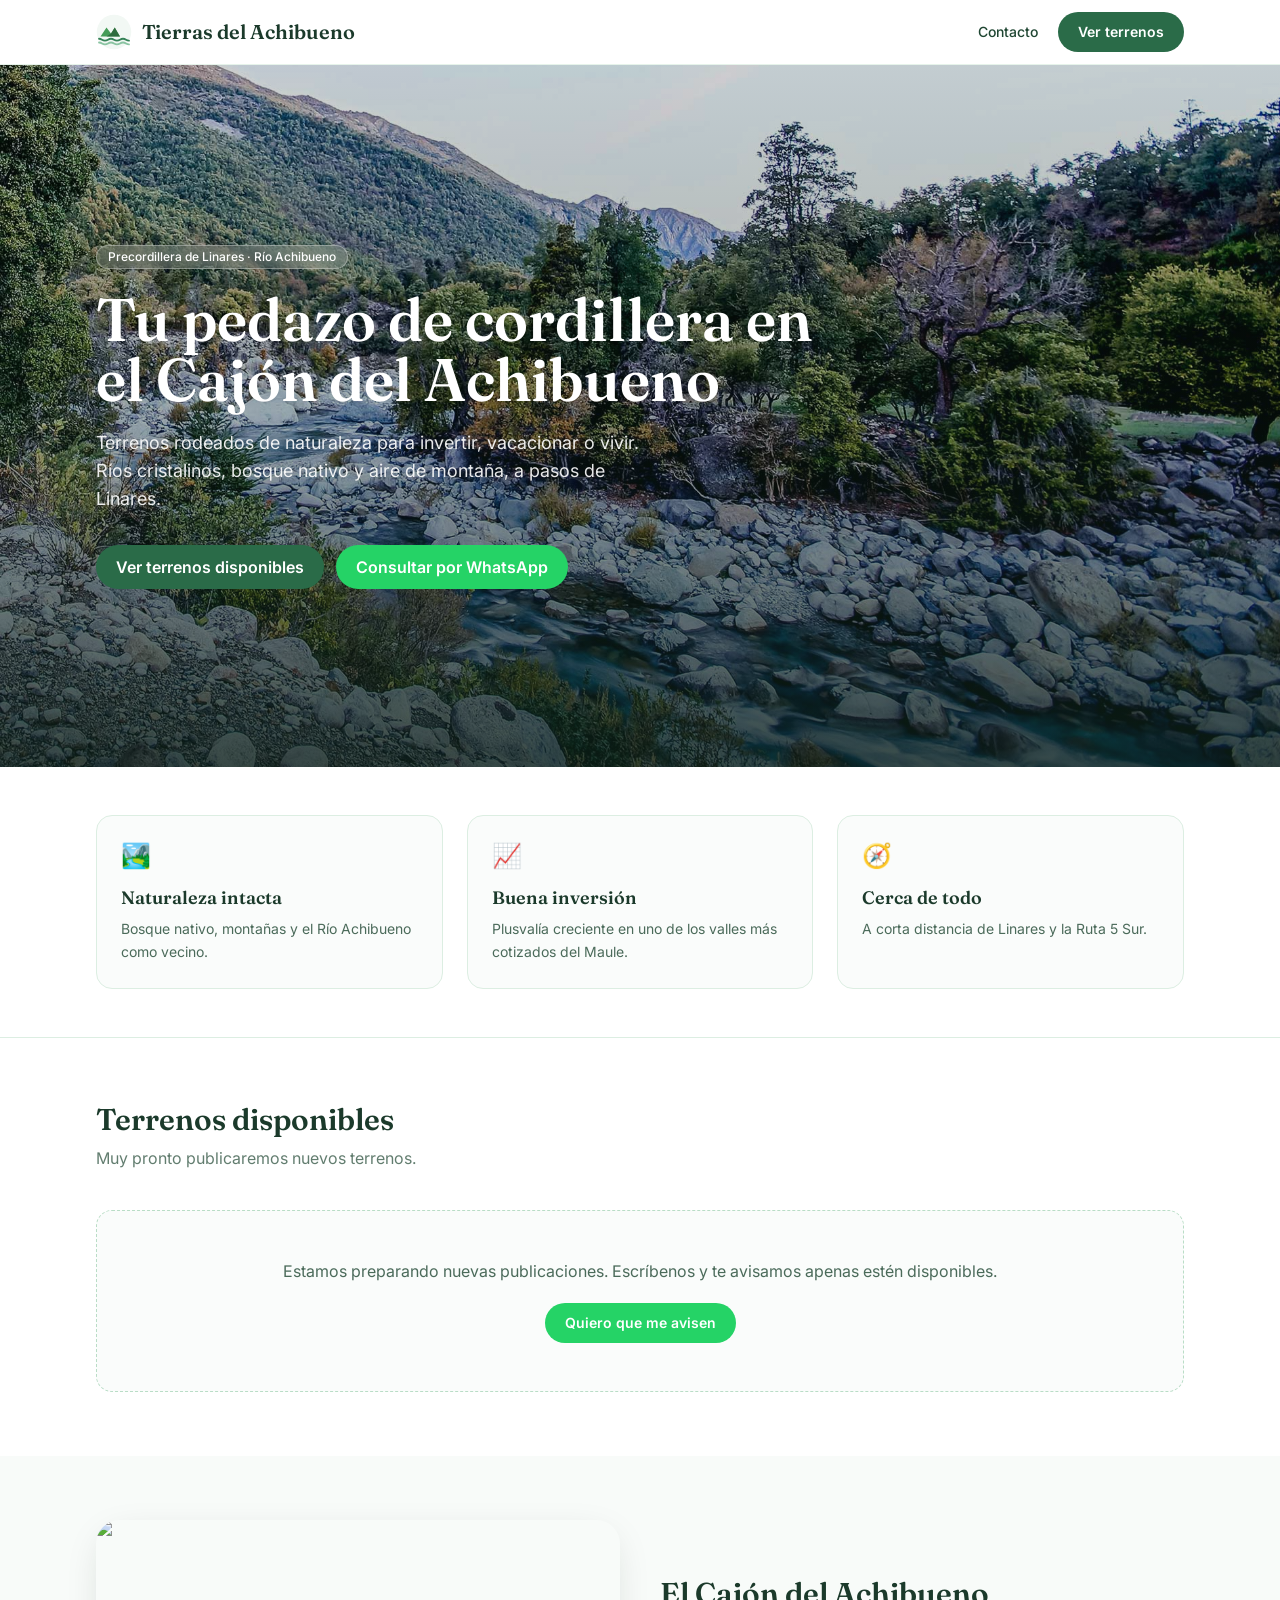
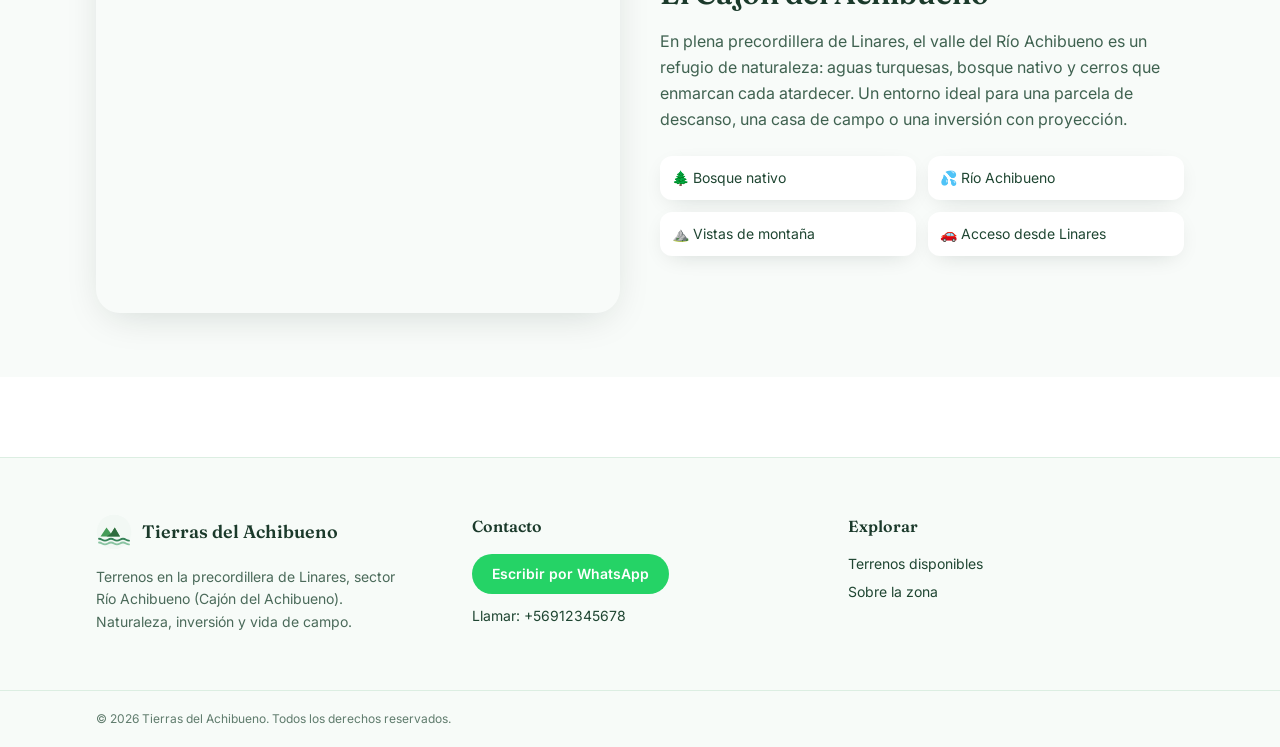
==== index.html @ 510145df "Add files via upload" ====
<!DOCTYPE html><!--rPx7pCsPzmShImKnRmloo--><html lang="es"><head><meta charSet="utf-8"/><meta name="viewport" content="width=device-width, initial-scale=1"/><link rel="preload" as="image" href="/portada.jpg"/><link rel="stylesheet" href="/_next/static/css/2a77c6fdb6b4bf77.css" data-precedence="next"/><link rel="preload" as="script" fetchPriority="low" href="/_next/static/chunks/webpack-2535bc278c750fc0.js"/><script src="/_next/static/chunks/4bd1b696-c023c6e3521b1417.js" async=""></script><script src="/_next/static/chunks/255-a85cef9cc3a04b12.js" async=""></script><script src="/_next/static/chunks/main-app-4134cba7eead072b.js" async=""></script><script src="/_next/static/chunks/619-ba102abea3e3d0e4.js" async=""></script><script src="/_next/static/chunks/app/(site)/layout-a8b5425ecf218bea.js" async=""></script><script src="/_next/static/chunks/131-1aa86f26a16ae8a3.js" async=""></script><script src="/_next/static/chunks/239-6614e9f07c78a9e3.js" async=""></script><script src="/_next/static/chunks/app/(site)/page-bbeb0b351a886491.js" async=""></script><link rel="preconnect" href="https://fonts.googleapis.com"/><link rel="preconnect" href="https://fonts.gstatic.com" crossorigin="anonymous"/><title>Tierras del Achibueno — Terrenos en el Cajón del Achibueno, Linares</title><meta name="description" content="Terrenos en venta en la precordillera de Linares, sector Río Achibueno (Cajón del Achibueno). Parcelas y sitios en la naturaleza para invertir, vacacionar o vivir."/><meta name="keywords" content="terrenos en venta,terrenos Linares,Río Achibueno,Cajón del Achibueno,parcelas precordillera,terrenos Maule,parcelas de agrado,terrenos naturaleza Chile"/><meta name="robots" content="index, follow"/><link rel="canonical" href="/"/><meta property="og:title" content="Tierras del Achibueno — Terrenos en el Cajón del Achibueno, Linares"/><meta property="og:description" content="Terrenos en venta en la precordillera de Linares, sector Río Achibueno (Cajón del Achibueno). Parcelas y sitios en la naturaleza para invertir, vacacionar o vivir."/><meta property="og:site_name" content="Tierras del Achibueno"/><meta property="og:locale" content="es_CL"/><meta property="og:image" content="http://localhost:3000/portada.jpg"/><meta property="og:type" content="website"/><meta name="twitter:card" content="summary_large_image"/><meta name="twitter:title" content="Tierras del Achibueno — Terrenos en el Cajón del Achibueno, Linares"/><meta name="twitter:description" content="Terrenos en venta en la precordillera de Linares, sector Río Achibueno (Cajón del Achibueno). Parcelas y sitios en la naturaleza para invertir, vacacionar o vivir."/><meta name="twitter:image" content="http://localhost:3000/portada.jpg"/><link href="https://fonts.googleapis.com/css2?family=Fraunces:opsz,wght@9..144,400;9..144,500;9..144,600&amp;family=Inter:wght@400;500;600;700&amp;display=swap" rel="stylesheet"/><script type="application/ld+json">{"@context":"https://schema.org","@type":"RealEstateAgent","name":"Tierras del Achibueno","description":"Terrenos en venta en la precordillera de Linares, sector Río Achibueno (Cajón del Achibueno). Parcelas y sitios en la naturaleza para invertir, vacacionar o vivir.","areaServed":"Cajón del Achibueno, Linares, Región del Maule, Chile","telephone":"+56912345678"}</script><script src="/_next/static/chunks/polyfills-42372ed130431b0a.js" noModule=""></script></head><body class="font-sans"><div hidden=""><!--$--><!--/$--></div><header class="sticky top-0 z-40 border-b border-rio-100/70 bg-white/85 backdrop-blur"><div class="container-page flex h-16 items-center justify-between"><a class="flex items-center gap-2.5" href="/"><svg class="h-9 w-9" viewBox="0 0 48 48" fill="none" xmlns="http://www.w3.org/2000/svg" aria-hidden="true"><circle cx="24" cy="24" r="23" class="fill-rio-50"></circle><path d="M6 30l8-12 6 8 5-8 7 12z" class="fill-monte-500"></path><path d="M20 26l5-8 7 12H14z" class="fill-monte-700" opacity="0.85"></path><path d="M4 33c4 0 4 2.5 8 2.5S16 33 20 33s4 2.5 8 2.5S32 33 36 33s4 2.5 8 2.5" class="stroke-rio-500" stroke-width="2.4" stroke-linecap="round" fill="none"></path><path d="M4 38c4 0 4 2.5 8 2.5S16 38 20 38s4 2.5 8 2.5S32 38 36 38s4 2.5 8 2.5" class="stroke-rio-300" stroke-width="2.4" stroke-linecap="round" fill="none"></path></svg><span class="font-display text-lg font-semibold leading-tight text-rio-900 sm:text-xl">Tierras del Achibueno</span></a><nav class="flex items-center gap-1 sm:gap-2"><a class="rounded-full px-3 py-2 text-sm font-medium text-rio-800 hover:bg-rio-50" href="/#contacto">Contacto</a><a class="btn-primary" href="/#terrenos">Ver terrenos</a></nav></div></header><main class="min-h-[60vh]"><section class="relative isolate flex min-h-[78vh] items-center overflow-hidden"><img alt="Paisaje de la precordillera del Achibueno" decoding="async" data-nimg="fill" class="-z-10 object-cover" style="position:absolute;height:100%;width:100%;left:0;top:0;right:0;bottom:0;color:transparent" src="/portada.jpg"/><div class="absolute inset-0 -z-10 bg-gradient-to-t from-rio-950/80 via-rio-950/35 to-rio-950/20"></div><div class="container-page py-24 text-white"><span class="chip bg-white/15 text-white ring-white/30 backdrop-blur">Precordillera de Linares · Río Achibueno</span><h1 class="mt-5 max-w-3xl font-display text-4xl font-semibold leading-tight drop-shadow-sm sm:text-5xl md:text-6xl">Tu pedazo de cordillera en el Cajón del Achibueno</h1><p class="mt-5 max-w-xl text-lg text-white/90">Terrenos rodeados de naturaleza para invertir, vacacionar o vivir. Ríos cristalinos, bosque nativo y aire de montaña, a pasos de Linares.</p><div class="mt-8 flex flex-wrap gap-3"><a class="btn-primary text-base" href="#terrenos">Ver terrenos disponibles</a><a href="https://wa.me/56912345678?text=Hola%2C%20me%20interesan%20los%20terrenos%20de%20Tierras%20del%20Achibueno." target="_blank" rel="noopener noreferrer" class="btn-whatsapp text-base">Consultar por WhatsApp</a></div></div></section><section class="border-b border-rio-100 bg-white"><div class="container-page grid gap-6 py-12 sm:grid-cols-3"><div class="rounded-2xl border border-rio-100 bg-rio-50/40 p-6"><div class="text-2xl">🏞️</div><h3 class="mt-3 font-display text-lg font-semibold text-rio-900">Naturaleza intacta</h3><p class="mt-1.5 text-sm leading-relaxed text-rio-800/80">Bosque nativo, montañas y el Río Achibueno como vecino.</p></div><div class="rounded-2xl border border-rio-100 bg-rio-50/40 p-6"><div class="text-2xl">📈</div><h3 class="mt-3 font-display text-lg font-semibold text-rio-900">Buena inversión</h3><p class="mt-1.5 text-sm leading-relaxed text-rio-800/80">Plusvalía creciente en uno de los valles más cotizados del Maule.</p></div><div class="rounded-2xl border border-rio-100 bg-rio-50/40 p-6"><div class="text-2xl">🧭</div><h3 class="mt-3 font-display text-lg font-semibold text-rio-900">Cerca de todo</h3><p class="mt-1.5 text-sm leading-relaxed text-rio-800/80">A corta distancia de Linares y la Ruta 5 Sur.</p></div></div></section><section id="terrenos" class="container-page scroll-mt-20 py-16"><div class="flex flex-col gap-2 sm:flex-row sm:items-end sm:justify-between"><div><h2 class="font-display text-3xl font-semibold text-rio-900">Terrenos disponibles</h2><p class="mt-2 text-rio-800/70">Cargando terrenos…</p></div></div><div class="mt-10 grid gap-6 sm:grid-cols-2 lg:grid-cols-3"><div class="h-80 animate-pulse rounded-2xl bg-rio-50"></div><div class="h-80 animate-pulse rounded-2xl bg-rio-50"></div><div class="h-80 animate-pulse rounded-2xl bg-rio-50"></div></div></section><section id="zona" class="scroll-mt-20 bg-rio-50/50 py-16"><div class="container-page grid items-center gap-10 md:grid-cols-2"><div class="relative aspect-[4/3] overflow-hidden rounded-3xl shadow-soft"><img alt="El Cajón del Achibueno" loading="lazy" decoding="async" data-nimg="fill" class="object-cover" style="position:absolute;height:100%;width:100%;left:0;top:0;right:0;bottom:0;color:transparent" src="https://images.unsplash.com/photo-1470770841072-f978cf4d019e?auto=format&amp;fit=crop&amp;w=1200&amp;q=80"/></div><div><h2 class="font-display text-3xl font-semibold text-rio-900">El Cajón del Achibueno</h2><p class="mt-4 whitespace-pre-line leading-relaxed text-rio-800/85">En plena precordillera de Linares, el valle del Río Achibueno es un refugio de naturaleza: aguas turquesas, bosque nativo y cerros que enmarcan cada atardecer. Un entorno ideal para una parcela de descanso, una casa de campo o una inversión con proyección.</p><ul class="mt-6 grid grid-cols-2 gap-3 text-sm text-rio-800"><li class="rounded-xl bg-white p-3 shadow-card">🌲 Bosque nativo</li><li class="rounded-xl bg-white p-3 shadow-card">💦 Río Achibueno</li><li class="rounded-xl bg-white p-3 shadow-card">⛰️ Vistas de montaña</li><li class="rounded-xl bg-white p-3 shadow-card">🚗 Acceso desde Linares</li></ul></div></div></section><!--$--><!--/$--></main><footer id="contacto" class="mt-20 border-t border-rio-100 bg-rio-50/60"><div class="container-page grid gap-10 py-14 md:grid-cols-3"><div><div class="flex items-center gap-2.5"><svg class="h-9 w-9" viewBox="0 0 48 48" fill="none" xmlns="http://www.w3.org/2000/svg" aria-hidden="true"><circle cx="24" cy="24" r="23" class="fill-rio-50"></circle><path d="M6 30l8-12 6 8 5-8 7 12z" class="fill-monte-500"></path><path d="M20 26l5-8 7 12H14z" class="fill-monte-700" opacity="0.85"></path><path d="M4 33c4 0 4 2.5 8 2.5S16 33 20 33s4 2.5 8 2.5S32 33 36 33s4 2.5 8 2.5" class="stroke-rio-500" stroke-width="2.4" stroke-linecap="round" fill="none"></path><path d="M4 38c4 0 4 2.5 8 2.5S16 38 20 38s4 2.5 8 2.5S32 38 36 38s4 2.5 8 2.5" class="stroke-rio-300" stroke-width="2.4" stroke-linecap="round" fill="none"></path></svg><span class="font-display text-lg font-semibold text-rio-900">Tierras del Achibueno</span></div><p class="mt-4 max-w-xs text-sm leading-relaxed text-rio-800/80">Terrenos en la precordillera de Linares, sector Río Achibueno (Cajón del Achibueno). Naturaleza, inversión y vida de campo.</p></div><div><h3 class="font-display text-base font-semibold text-rio-900">Contacto</h3><div class="mt-4 flex flex-col gap-3 text-sm"><a href="https://wa.me/56912345678?text=Hola%2C%20me%20interesan%20los%20terrenos%20de%20Tierras%20del%20Achibueno." target="_blank" rel="noopener noreferrer" class="btn-whatsapp w-fit">Escribir por WhatsApp</a><a href="tel:+56912345678" class="text-rio-800 hover:text-rio-600">Llamar: <!-- -->+56912345678</a></div></div><div><h3 class="font-display text-base font-semibold text-rio-900">Explorar</h3><ul class="mt-4 flex flex-col gap-2 text-sm text-rio-800"><li><a class="hover:text-rio-600" href="/#terrenos">Terrenos disponibles</a></li><li><a class="hover:text-rio-600" href="/#zona">Sobre la zona</a></li></ul></div></div><div class="border-t border-rio-100"><div class="container-page flex flex-col items-center justify-between gap-2 py-5 text-xs text-rio-800/70 sm:flex-row"><p>© <!-- -->2026<!-- --> <!-- -->Tierras del Achibueno<!-- -->. Todos los derechos reservados.</p></div></div></footer><script src="/_next/static/chunks/webpack-2535bc278c750fc0.js" id="_R_" async=""></script><script>(self.__next_f=self.__next_f||[]).push([0])</script><script>self.__next_f.push([1,"1:\"$Sreact.fragment\"\n2:I[9766,[],\"\"]\n3:I[8924,[],\"\"]\n4:I[2619,[\"619\",\"static/chunks/619-ba102abea3e3d0e4.js\",\"750\",\"static/chunks/app/(site)/layout-a8b5425ecf218bea.js\"],\"\"]\n9:I[7150,[],\"\"]\n:HL[\"/_next/static/css/2a77c6fdb6b4bf77.css\",\"style\"]\n"])</script><script>self.__next_f.push([1,"0:{\"P\":null,\"b\":\"rPx7pCsPzmShImKnRmloo\",\"p\":\"\",\"c\":[\"\",\"\"],\"i\":false,\"f\":[[[\"\",{\"children\":[\"(site)\",{\"children\":[\"__PAGE__\",{}]}]},\"$undefined\",\"$undefined\",true],[\"\",[\"$\",\"$1\",\"c\",{\"children\":[[[\"$\",\"link\",\"0\",{\"rel\":\"stylesheet\",\"href\":\"/_next/static/css/2a77c6fdb6b4bf77.css\",\"precedence\":\"next\",\"crossOrigin\":\"$undefined\",\"nonce\":\"$undefined\"}]],[\"$\",\"html\",null,{\"lang\":\"es\",\"children\":[[\"$\",\"head\",null,{\"children\":[[\"$\",\"link\",null,{\"rel\":\"preconnect\",\"href\":\"https://fonts.googleapis.com\"}],[\"$\",\"link\",null,{\"rel\":\"preconnect\",\"href\":\"https://fonts.gstatic.com\",\"crossOrigin\":\"anonymous\"}],[\"$\",\"link\",null,{\"href\":\"https://fonts.googleapis.com/css2?family=Fraunces:opsz,wght@9..144,400;9..144,500;9..144,600\u0026family=Inter:wght@400;500;600;700\u0026display=swap\",\"rel\":\"stylesheet\"}],[\"$\",\"script\",null,{\"type\":\"application/ld+json\",\"dangerouslySetInnerHTML\":{\"__html\":\"{\\\"@context\\\":\\\"https://schema.org\\\",\\\"@type\\\":\\\"RealEstateAgent\\\",\\\"name\\\":\\\"Tierras del Achibueno\\\",\\\"description\\\":\\\"Terrenos en venta en la precordillera de Linares, sector Río Achibueno (Cajón del Achibueno). Parcelas y sitios en la naturaleza para invertir, vacacionar o vivir.\\\",\\\"areaServed\\\":\\\"Cajón del Achibueno, Linares, Región del Maule, Chile\\\",\\\"telephone\\\":\\\"+56912345678\\\"}\"}}]]}],[\"$\",\"body\",null,{\"className\":\"font-sans\",\"children\":[\"$\",\"$L2\",null,{\"parallelRouterKey\":\"children\",\"error\":\"$undefined\",\"errorStyles\":\"$undefined\",\"errorScripts\":\"$undefined\",\"template\":[\"$\",\"$L3\",null,{}],\"templateStyles\":\"$undefined\",\"templateScripts\":\"$undefined\",\"notFound\":[[\"$\",\"div\",null,{\"className\":\"flex min-h-screen flex-col items-center justify-center gap-4 px-4 text-center\",\"children\":[[\"$\",\"svg\",null,{\"className\":\"h-14 w-14\",\"viewBox\":\"0 0 48 48\",\"fill\":\"none\",\"xmlns\":\"http://www.w3.org/2000/svg\",\"aria-hidden\":\"true\",\"children\":[[\"$\",\"circle\",null,{\"cx\":\"24\",\"cy\":\"24\",\"r\":\"23\",\"className\":\"fill-rio-50\"}],[\"$\",\"path\",null,{\"d\":\"M6 30l8-12 6 8 5-8 7 12z\",\"className\":\"fill-monte-500\"}],[\"$\",\"path\",null,{\"d\":\"M20 26l5-8 7 12H14z\",\"className\":\"fill-monte-700\",\"opacity\":\"0.85\"}],[\"$\",\"path\",null,{\"d\":\"M4 33c4 0 4 2.5 8 2.5S16 33 20 33s4 2.5 8 2.5S32 33 36 33s4 2.5 8 2.5\",\"className\":\"stroke-rio-500\",\"strokeWidth\":\"2.4\",\"strokeLinecap\":\"round\",\"fill\":\"none\"}],[\"$\",\"path\",null,{\"d\":\"M4 38c4 0 4 2.5 8 2.5S16 38 20 38s4 2.5 8 2.5S32 38 36 38s4 2.5 8 2.5\",\"className\":\"stroke-rio-300\",\"strokeWidth\":\"2.4\",\"strokeLinecap\":\"round\",\"fill\":\"none\"}]]}],[\"$\",\"h1\",null,{\"className\":\"font-display text-2xl font-semibold text-rio-900\",\"children\":\"Página no encontrada\"}],[\"$\",\"p\",null,{\"className\":\"max-w-sm text-rio-800/70\",\"children\":\"El terreno o la página que buscas ya no está disponible.\"}],[\"$\",\"$L4\",null,{\"href\":\"/\",\"className\":\"btn-primary\",\"children\":\"Volver al inicio\"}]]}],[]],\"forbidden\":\"$undefined\",\"unauthorized\":\"$undefined\"}]}]]}]]}],{\"children\":[\"(site)\",[\"$\",\"$1\",\"c\",{\"children\":[null,[[\"$\",\"header\",null,{\"className\":\"sticky top-0 z-40 border-b border-rio-100/70 bg-white/85 backdrop-blur\",\"children\":[\"$\",\"div\",null,{\"className\":\"container-page flex h-16 items-center justify-between\",\"children\":[[\"$\",\"$L4\",null,{\"href\":\"/\",\"className\":\"flex items-center gap-2.5\",\"children\":[[\"$\",\"svg\",null,{\"className\":\"h-9 w-9\",\"viewBox\":\"0 0 48 48\",\"fill\":\"none\",\"xmlns\":\"http://www.w3.org/2000/svg\",\"aria-hidden\":\"true\",\"children\":[[\"$\",\"circle\",null,{\"cx\":\"24\",\"cy\":\"24\",\"r\":\"23\",\"className\":\"fill-rio-50\"}],[\"$\",\"path\",null,{\"d\":\"M6 30l8-12 6 8 5-8 7 12z\",\"className\":\"fill-monte-500\"}],[\"$\",\"path\",null,{\"d\":\"M20 26l5-8 7 12H14z\",\"className\":\"fill-monte-700\",\"opacity\":\"0.85\"}],[\"$\",\"path\",null,{\"d\":\"M4 33c4 0 4 2.5 8 2.5S16 33 20 33s4 2.5 8 2.5S32 33 36 33s4 2.5 8 2.5\",\"className\":\"stroke-rio-500\",\"strokeWidth\":\"2.4\",\"strokeLinecap\":\"round\",\"fill\":\"none\"}],[\"$\",\"path\",null,{\"d\":\"M4 38c4 0 4 2.5 8 2.5S16 38 20 38s4 2.5 8 2.5S32 38 36 38s4 2.5 8 2.5\",\"className\":\"stroke-rio-300\",\"strokeWidth\":\"2.4\",\"strokeLinecap\":\"round\",\"fill\":\"none\"}]]}],[\"$\",\"span\",null,{\"className\":\"font-display text-lg font-semibold leading-tight text-rio-900 sm:text-xl\",\"children\":\"Tierras del Achibueno\"}]]}],[\"$\",\"nav\",null,{\"className\":\"flex items-center gap-1 sm:gap-2\",\"children\":[[\"$\",\"$L4\",null,{\"href\":\"/#contacto\",\"className\":\"rounded-full px-3 py-2 text-sm font-medium text-rio-800 hover:bg-rio-50\",\"children\":\"Contacto\"}],[\"$\",\"$L4\",null,{\"href\":\"/#terrenos\",\"className\":\"btn-primary\",\"children\":\"Ver terrenos\"}]]}]]}]}],[\"$\",\"main\",null,{\"className\":\"min-h-[60vh]\",\"children\":[\"$\",\"$L2\",null,{\"parallelRouterKey\":\"children\",\"error\":\"$undefined\",\"errorStyles\":\"$undefined\",\"errorScripts\":\"$undefined\",\"template\":\"$L5\",\"templateStyles\":\"$undefined\",\"templateScripts\":\"$undefined\",\"notFound\":\"$undefined\",\"forbidden\":\"$undefined\",\"unauthorized\":\"$undefined\"}]}],\"$L6\"]]}],{\"children\":[\"__PAGE__\",\"$L7\",{},null,false]},null,false]},null,false],\"$L8\",false]],\"m\":\"$undefined\",\"G\":[\"$9\",[]],\"s\":false,\"S\":true}\n"])</script><script>self.__next_f.push([1,"a:I[1959,[],\"ClientPageRoot\"]\nb:I[7451,[\"131\",\"static/chunks/131-1aa86f26a16ae8a3.js\",\"619\",\"static/chunks/619-ba102abea3e3d0e4.js\",\"239\",\"static/chunks/239-6614e9f07c78a9e3.js\",\"13\",\"static/chunks/app/(site)/page-bbeb0b351a886491.js\"],\"default\"]\ne:I[4431,[],\"OutletBoundary\"]\n10:I[5278,[],\"AsyncMetadataOutlet\"]\n12:I[4431,[],\"ViewportBoundary\"]\n14:I[4431,[],\"MetadataBoundary\"]\n15:\"$Sreact.suspense\"\n5:[\"$\",\"$L3\",null,{}]\n"])</script><script>self.__next_f.push([1,"6:[\"$\",\"footer\",null,{\"id\":\"contacto\",\"className\":\"mt-20 border-t border-rio-100 bg-rio-50/60\",\"children\":[[\"$\",\"div\",null,{\"className\":\"container-page grid gap-10 py-14 md:grid-cols-3\",\"children\":[[\"$\",\"div\",null,{\"children\":[[\"$\",\"div\",null,{\"className\":\"flex items-center gap-2.5\",\"children\":[[\"$\",\"svg\",null,{\"className\":\"h-9 w-9\",\"viewBox\":\"0 0 48 48\",\"fill\":\"none\",\"xmlns\":\"http://www.w3.org/2000/svg\",\"aria-hidden\":\"true\",\"children\":[[\"$\",\"circle\",null,{\"cx\":\"24\",\"cy\":\"24\",\"r\":\"23\",\"className\":\"fill-rio-50\"}],[\"$\",\"path\",null,{\"d\":\"M6 30l8-12 6 8 5-8 7 12z\",\"className\":\"fill-monte-500\"}],[\"$\",\"path\",null,{\"d\":\"M20 26l5-8 7 12H14z\",\"className\":\"fill-monte-700\",\"opacity\":\"0.85\"}],[\"$\",\"path\",null,{\"d\":\"M4 33c4 0 4 2.5 8 2.5S16 33 20 33s4 2.5 8 2.5S32 33 36 33s4 2.5 8 2.5\",\"className\":\"stroke-rio-500\",\"strokeWidth\":\"2.4\",\"strokeLinecap\":\"round\",\"fill\":\"none\"}],[\"$\",\"path\",null,{\"d\":\"M4 38c4 0 4 2.5 8 2.5S16 38 20 38s4 2.5 8 2.5S32 38 36 38s4 2.5 8 2.5\",\"className\":\"stroke-rio-300\",\"strokeWidth\":\"2.4\",\"strokeLinecap\":\"round\",\"fill\":\"none\"}]]}],[\"$\",\"span\",null,{\"className\":\"font-display text-lg font-semibold text-rio-900\",\"children\":\"Tierras del Achibueno\"}]]}],[\"$\",\"p\",null,{\"className\":\"mt-4 max-w-xs text-sm leading-relaxed text-rio-800/80\",\"children\":\"Terrenos en la precordillera de Linares, sector Río Achibueno (Cajón del Achibueno). Naturaleza, inversión y vida de campo.\"}]]}],[\"$\",\"div\",null,{\"children\":[[\"$\",\"h3\",null,{\"className\":\"font-display text-base font-semibold text-rio-900\",\"children\":\"Contacto\"}],[\"$\",\"div\",null,{\"className\":\"mt-4 flex flex-col gap-3 text-sm\",\"children\":[[\"$\",\"a\",null,{\"href\":\"https://wa.me/56912345678?text=Hola%2C%20me%20interesan%20los%20terrenos%20de%20Tierras%20del%20Achibueno.\",\"target\":\"_blank\",\"rel\":\"noopener noreferrer\",\"className\":\"btn-whatsapp w-fit\",\"children\":\"Escribir por WhatsApp\"}],[\"$\",\"a\",null,{\"href\":\"tel:+56912345678\",\"className\":\"text-rio-800 hover:text-rio-600\",\"children\":[\"Llamar: \",\"+56912345678\"]}]]}]]}],[\"$\",\"div\",null,{\"children\":[[\"$\",\"h3\",null,{\"className\":\"font-display text-base font-semibold text-rio-900\",\"children\":\"Explorar\"}],[\"$\",\"ul\",null,{\"className\":\"mt-4 flex flex-col gap-2 text-sm text-rio-800\",\"children\":[[\"$\",\"li\",null,{\"children\":[\"$\",\"$L4\",null,{\"href\":\"/#terrenos\",\"className\":\"hover:text-rio-600\",\"children\":\"Terrenos disponibles\"}]}],[\"$\",\"li\",null,{\"children\":[\"$\",\"$L4\",null,{\"href\":\"/#zona\",\"className\":\"hover:text-rio-600\",\"children\":\"Sobre la zona\"}]}]]}]]}]]}],[\"$\",\"div\",null,{\"className\":\"border-t border-rio-100\",\"children\":[\"$\",\"div\",null,{\"className\":\"container-page flex flex-col items-center justify-between gap-2 py-5 text-xs text-rio-800/70 sm:flex-row\",\"children\":[\"$\",\"p\",null,{\"children\":[\"© \",2026,\" \",\"Tierras del Achibueno\",\". Todos los derechos reservados.\"]}]}]}]]}]\n"])</script><script>self.__next_f.push([1,"7:[\"$\",\"$1\",\"c\",{\"children\":[[\"$\",\"$La\",null,{\"Component\":\"$b\",\"searchParams\":{},\"params\":{},\"promises\":[\"$@c\",\"$@d\"]}],null,[\"$\",\"$Le\",null,{\"children\":[\"$Lf\",[\"$\",\"$L10\",null,{\"promise\":\"$@11\"}]]}]]}]\n8:[\"$\",\"$1\",\"h\",{\"children\":[null,[[\"$\",\"$L12\",null,{\"children\":\"$L13\"}],null],[\"$\",\"$L14\",null,{\"children\":[\"$\",\"div\",null,{\"hidden\":true,\"children\":[\"$\",\"$15\",null,{\"fallback\":null,\"children\":\"$L16\"}]}]}]]}]\n"])</script><script>self.__next_f.push([1,"c:{}\nd:\"$7:props:children:0:props:params\"\n"])</script><script>self.__next_f.push([1,"13:[[\"$\",\"meta\",\"0\",{\"charSet\":\"utf-8\"}],[\"$\",\"meta\",\"1\",{\"name\":\"viewport\",\"content\":\"width=device-width, initial-scale=1\"}]]\nf:null\n"])</script><script>self.__next_f.push([1,"11:{\"metadata\":[[\"$\",\"title\",\"0\",{\"children\":\"Tierras del Achibueno — Terrenos en el Cajón del Achibueno, Linares\"}],[\"$\",\"meta\",\"1\",{\"name\":\"description\",\"content\":\"Terrenos en venta en la precordillera de Linares, sector Río Achibueno (Cajón del Achibueno). Parcelas y sitios en la naturaleza para invertir, vacacionar o vivir.\"}],[\"$\",\"meta\",\"2\",{\"name\":\"keywords\",\"content\":\"terrenos en venta,terrenos Linares,Río Achibueno,Cajón del Achibueno,parcelas precordillera,terrenos Maule,parcelas de agrado,terrenos naturaleza Chile\"}],[\"$\",\"meta\",\"3\",{\"name\":\"robots\",\"content\":\"index, follow\"}],[\"$\",\"link\",\"4\",{\"rel\":\"canonical\",\"href\":\"/\"}],[\"$\",\"meta\",\"5\",{\"property\":\"og:title\",\"content\":\"Tierras del Achibueno — Terrenos en el Cajón del Achibueno, Linares\"}],[\"$\",\"meta\",\"6\",{\"property\":\"og:description\",\"content\":\"Terrenos en venta en la precordillera de Linares, sector Río Achibueno (Cajón del Achibueno). Parcelas y sitios en la naturaleza para invertir, vacacionar o vivir.\"}],[\"$\",\"meta\",\"7\",{\"property\":\"og:site_name\",\"content\":\"Tierras del Achibueno\"}],[\"$\",\"meta\",\"8\",{\"property\":\"og:locale\",\"content\":\"es_CL\"}],[\"$\",\"meta\",\"9\",{\"property\":\"og:image\",\"content\":\"http://localhost:3000/portada.jpg\"}],[\"$\",\"meta\",\"10\",{\"property\":\"og:type\",\"content\":\"website\"}],[\"$\",\"meta\",\"11\",{\"name\":\"twitter:card\",\"content\":\"summary_large_image\"}],[\"$\",\"meta\",\"12\",{\"name\":\"twitter:title\",\"content\":\"Tierras del Achibueno — Terrenos en el Cajón del Achibueno, Linares\"}],[\"$\",\"meta\",\"13\",{\"name\":\"twitter:description\",\"content\":\"Terrenos en venta en la precordillera de Linares, sector Río Achibueno (Cajón del Achibueno). Parcelas y sitios en la naturaleza para invertir, vacacionar o vivir.\"}],[\"$\",\"meta\",\"14\",{\"name\":\"twitter:image\",\"content\":\"http://localhost:3000/portada.jpg\"}]],\"error\":null,\"digest\":\"$undefined\"}\n"])</script><script>self.__next_f.push([1,"16:\"$11:metadata\"\n"])</script></body></html>
---- _next/static/css/2a77c6fdb6b4bf77.css ----
*,:after,:before{--tw-border-spacing-x:0;--tw-border-spacing-y:0;--tw-translate-x:0;--tw-translate-y:0;--tw-rotate:0;--tw-skew-x:0;--tw-skew-y:0;--tw-scale-x:1;--tw-scale-y:1;--tw-pan-x: ;--tw-pan-y: ;--tw-pinch-zoom: ;--tw-scroll-snap-strictness:proximity;--tw-gradient-from-position: ;--tw-gradient-via-position: ;--tw-gradient-to-position: ;--tw-ordinal: ;--tw-slashed-zero: ;--tw-numeric-figure: ;--tw-numeric-spacing: ;--tw-numeric-fraction: ;--tw-ring-inset: ;--tw-ring-offset-width:0px;--tw-ring-offset-color:#fff;--tw-ring-color:rgb(59 130 246/0.5);--tw-ring-offset-shadow:0 0 #0000;--tw-ring-shadow:0 0 #0000;--tw-shadow:0 0 #0000;--tw-shadow-colored:0 0 #0000;--tw-blur: ;--tw-brightness: ;--tw-contrast: ;--tw-grayscale: ;--tw-hue-rotate: ;--tw-invert: ;--tw-saturate: ;--tw-sepia: ;--tw-drop-shadow: ;--tw-backdrop-blur: ;--tw-backdrop-brightness: ;--tw-backdrop-contrast: ;--tw-backdrop-grayscale: ;--tw-backdrop-hue-rotate: ;--tw-backdrop-invert: ;--tw-backdrop-opacity: ;--tw-backdrop-saturate: ;--tw-backdrop-sepia: ;--tw-contain-size: ;--tw-contain-layout: ;--tw-contain-paint: ;--tw-contain-style: }::backdrop{--tw-border-spacing-x:0;--tw-border-spacing-y:0;--tw-translate-x:0;--tw-translate-y:0;--tw-rotate:0;--tw-skew-x:0;--tw-skew-y:0;--tw-scale-x:1;--tw-scale-y:1;--tw-pan-x: ;--tw-pan-y: ;--tw-pinch-zoom: ;--tw-scroll-snap-strictness:proximity;--tw-gradient-from-position: ;--tw-gradient-via-position: ;--tw-gradient-to-position: ;--tw-ordinal: ;--tw-slashed-zero: ;--tw-numeric-figure: ;--tw-numeric-spacing: ;--tw-numeric-fraction: ;--tw-ring-inset: ;--tw-ring-offset-width:0px;--tw-ring-offset-color:#fff;--tw-ring-color:rgb(59 130 246/0.5);--tw-ring-offset-shadow:0 0 #0000;--tw-ring-shadow:0 0 #0000;--tw-shadow:0 0 #0000;--tw-shadow-colored:0 0 #0000;--tw-blur: ;--tw-brightness: ;--tw-contrast: ;--tw-grayscale: ;--tw-hue-rotate: ;--tw-invert: ;--tw-saturate: ;--tw-sepia: ;--tw-drop-shadow: ;--tw-backdrop-blur: ;--tw-backdrop-brightness: ;--tw-backdrop-contrast: ;--tw-backdrop-grayscale: ;--tw-backdrop-hue-rotate: ;--tw-backdrop-invert: ;--tw-backdrop-opacity: ;--tw-backdrop-saturate: ;--tw-backdrop-sepia: ;--tw-contain-size: ;--tw-contain-layout: ;--tw-contain-paint: ;--tw-contain-style: }/*
! tailwindcss v3.4.13 | MIT License | https://tailwindcss.com
*/*,:after,:before{box-sizing:border-box;border:0 solid #e5e7eb}:after,:before{--tw-content:""}:host,html{line-height:1.5;-webkit-text-size-adjust:100%;-moz-tab-size:4;-o-tab-size:4;tab-size:4;font-family:var(--font-sans),ui-sans-serif,system-ui,sans-serif;font-feature-settings:normal;font-variation-settings:normal;-webkit-tap-highlight-color:transparent}body{margin:0;line-height:inherit}hr{height:0;color:inherit;border-top-width:1px}abbr:where([title]){-webkit-text-decoration:underline dotted;text-decoration:underline dotted}h1,h2,h3,h4,h5,h6{font-size:inherit;font-weight:inherit}a{color:inherit;text-decoration:inherit}b,strong{font-weight:bolder}code,kbd,pre,samp{font-family:ui-monospace,SFMono-Regular,Menlo,Monaco,Consolas,Liberation Mono,Courier New,monospace;font-feature-settings:normal;font-variation-settings:normal;font-size:1em}small{font-size:80%}sub,sup{font-size:75%;line-height:0;position:relative;vertical-align:baseline}sub{bottom:-.25em}sup{top:-.5em}table{text-indent:0;border-color:inherit;border-collapse:collapse}button,input,optgroup,select,textarea{font-family:inherit;font-feature-settings:inherit;font-variation-settings:inherit;font-size:100%;font-weight:inherit;line-height:inherit;letter-spacing:inherit;color:inherit;margin:0;padding:0}button,select{text-transform:none}button,input:where([type=button]),input:where([type=reset]),input:where([type=submit]){-webkit-appearance:button;background-color:transparent;background-image:none}:-moz-focusring{outline:auto}:-moz-ui-invalid{box-shadow:none}progress{vertical-align:baseline}::-webkit-inner-spin-button,::-webkit-outer-spin-button{height:auto}[type=search]{-webkit-appearance:textfield;outline-offset:-2px}::-webkit-search-decoration{-webkit-appearance:none}::-webkit-file-upload-button{-webkit-appearance:button;font:inherit}summary{display:list-item}blockquote,dd,dl,figure,h1,h2,h3,h4,h5,h6,hr,p,pre{margin:0}fieldset{margin:0}fieldset,legend{padding:0}menu,ol,ul{list-style:none;margin:0;padding:0}dialog{padding:0}textarea{resize:vertical}input::-moz-placeholder,textarea::-moz-placeholder{opacity:1;color:#9ca3af}input::placeholder,textarea::placeholder{opacity:1;color:#9ca3af}[role=button],button{cursor:pointer}:disabled{cursor:default}audio,canvas,embed,iframe,img,object,svg,video{display:block;vertical-align:middle}img,video{max-width:100%;height:auto}[hidden]{display:none}.container-page{margin-left:auto;margin-right:auto;width:100%;max-width:72rem;padding-left:1rem;padding-right:1rem}@media (min-width:640px){.container-page{padding-left:1.5rem;padding-right:1.5rem}}@media (min-width:1024px){.container-page{padding-left:2rem;padding-right:2rem}}.btn-primary{display:inline-flex;align-items:center;justify-content:center;gap:.5rem;border-radius:9999px;padding:.625rem 1.25rem;font-size:.875rem;line-height:1.25rem;font-weight:600;transition-property:color,background-color,border-color,text-decoration-color,fill,stroke,opacity,box-shadow,transform,filter,backdrop-filter;transition-timing-function:cubic-bezier(.4,0,.2,1);transition-duration:.15s}.btn-primary:focus{outline:2px solid transparent;outline-offset:2px}.btn-primary:focus-visible{--tw-ring-offset-shadow:var(--tw-ring-inset) 0 0 0 var(--tw-ring-offset-width) var(--tw-ring-offset-color);--tw-ring-shadow:var(--tw-ring-inset) 0 0 0 calc(2px + var(--tw-ring-offset-width)) var(--tw-ring-color);box-shadow:var(--tw-ring-offset-shadow),var(--tw-ring-shadow),var(--tw-shadow,0 0 #0000);--tw-ring-offset-width:2px}.btn-primary{--tw-bg-opacity:1;background-color:rgb(42 107 72/var(--tw-bg-opacity));--tw-text-opacity:1;color:rgb(255 255 255/var(--tw-text-opacity))}.btn-primary:hover{--tw-bg-opacity:1;background-color:rgb(35 87 60/var(--tw-bg-opacity))}.btn-primary:focus-visible{--tw-ring-opacity:1;--tw-ring-color:rgb(54 131 88/var(--tw-ring-opacity))}.btn-whatsapp{display:inline-flex;align-items:center;justify-content:center;gap:.5rem;border-radius:9999px;padding:.625rem 1.25rem;font-size:.875rem;line-height:1.25rem;font-weight:600;transition-property:color,background-color,border-color,text-decoration-color,fill,stroke,opacity,box-shadow,transform,filter,backdrop-filter;transition-timing-function:cubic-bezier(.4,0,.2,1);transition-duration:.15s}.btn-whatsapp:focus{outline:2px solid transparent;outline-offset:2px}.btn-whatsapp:focus-visible{--tw-ring-offset-shadow:var(--tw-ring-inset) 0 0 0 var(--tw-ring-offset-width) var(--tw-ring-offset-color);--tw-ring-shadow:var(--tw-ring-inset) 0 0 0 calc(2px + var(--tw-ring-offset-width)) var(--tw-ring-color);box-shadow:var(--tw-ring-offset-shadow),var(--tw-ring-shadow),var(--tw-shadow,0 0 #0000);--tw-ring-offset-width:2px}.btn-whatsapp{--tw-bg-opacity:1;background-color:rgb(37 211 102/var(--tw-bg-opacity));--tw-text-opacity:1;color:rgb(255 255 255/var(--tw-text-opacity))}.btn-whatsapp:hover{--tw-brightness:brightness(.95);filter:var(--tw-blur) var(--tw-brightness) var(--tw-contrast) var(--tw-grayscale) var(--tw-hue-rotate) var(--tw-invert) var(--tw-saturate) var(--tw-sepia) var(--tw-drop-shadow)}.btn-whatsapp:focus-visible{--tw-ring-opacity:1;--tw-ring-color:rgb(34 197 94/var(--tw-ring-opacity))}.btn-outline{display:inline-flex;align-items:center;justify-content:center;gap:.5rem;border-radius:9999px;padding:.625rem 1.25rem;font-size:.875rem;line-height:1.25rem;font-weight:600;transition-property:color,background-color,border-color,text-decoration-color,fill,stroke,opacity,box-shadow,transform,filter,backdrop-filter;transition-timing-function:cubic-bezier(.4,0,.2,1);transition-duration:.15s}.btn-outline:focus{outline:2px solid transparent;outline-offset:2px}.btn-outline:focus-visible{--tw-ring-offset-shadow:var(--tw-ring-inset) 0 0 0 var(--tw-ring-offset-width) var(--tw-ring-offset-color);--tw-ring-shadow:var(--tw-ring-inset) 0 0 0 calc(2px + var(--tw-ring-offset-width)) var(--tw-ring-color);box-shadow:var(--tw-ring-offset-shadow),var(--tw-ring-shadow),var(--tw-shadow,0 0 #0000);--tw-ring-offset-width:2px}.btn-outline{border-width:1px;--tw-border-opacity:1;border-color:rgb(185 221 198/var(--tw-border-opacity));--tw-bg-opacity:1;background-color:rgb(255 255 255/var(--tw-bg-opacity));--tw-text-opacity:1;color:rgb(35 87 60/var(--tw-text-opacity))}.btn-outline:hover{--tw-bg-opacity:1;background-color:rgb(242 248 244/var(--tw-bg-opacity))}.btn-outline:focus-visible{--tw-ring-opacity:1;--tw-ring-color:rgb(87 164 121/var(--tw-ring-opacity))}.chip{display:inline-flex;align-items:center;gap:.375rem;border-radius:9999px;padding:.25rem .75rem;font-size:.75rem;line-height:1rem;font-weight:500;--tw-ring-offset-shadow:var(--tw-ring-inset) 0 0 0 var(--tw-ring-offset-width) var(--tw-ring-offset-color);--tw-ring-shadow:var(--tw-ring-inset) 0 0 0 calc(1px + var(--tw-ring-offset-width)) var(--tw-ring-color);box-shadow:var(--tw-ring-offset-shadow),var(--tw-ring-shadow),var(--tw-shadow,0 0 #0000);--tw-ring-inset:inset}.visible{visibility:visible}.absolute{position:absolute}.relative{position:relative}.sticky{position:sticky}.inset-0{inset:0}.bottom-3{bottom:.75rem}.left-1\/2{left:50%}.left-2{left:.5rem}.left-3{left:.75rem}.right-3{right:.75rem}.top-0{top:0}.top-1\/2{top:50%}.top-2{top:.5rem}.top-3{top:.75rem}.isolate{isolation:isolate}.-z-10{z-index:-10}.z-40{z-index:40}.mb-1{margin-bottom:.25rem}.mb-2{margin-bottom:.5rem}.mb-3{margin-bottom:.75rem}.mb-6{margin-bottom:1.5rem}.mt-1{margin-top:.25rem}.mt-1\.5{margin-top:.375rem}.mt-10{margin-top:2.5rem}.mt-12{margin-top:3rem}.mt-2{margin-top:.5rem}.mt-20{margin-top:5rem}.mt-3{margin-top:.75rem}.mt-4{margin-top:1rem}.mt-5{margin-top:1.25rem}.mt-6{margin-top:1.5rem}.mt-8{margin-top:2rem}.block{display:block}.flex{display:flex}.inline-flex{display:inline-flex}.grid{display:grid}.hidden{display:none}.aspect-\[16\/10\]{aspect-ratio:16/10}.aspect-\[16\/7\]{aspect-ratio:16/7}.aspect-\[4\/3\]{aspect-ratio:4/3}.h-12{height:3rem}.h-14{height:3.5rem}.h-16{height:4rem}.h-2{height:.5rem}.h-24{height:6rem}.h-4{height:1rem}.h-5{height:1.25rem}.h-7{height:1.75rem}.h-72{height:18rem}.h-80{height:20rem}.h-9{height:2.25rem}.h-full{height:100%}.min-h-\[140px\]{min-height:140px}.min-h-\[160px\]{min-height:160px}.min-h-\[60vh\]{min-height:60vh}.min-h-\[78vh\]{min-height:78vh}.min-h-screen{min-height:100vh}.w-12{width:3rem}.w-14{width:3.5rem}.w-2{width:.5rem}.w-4{width:1rem}.w-5{width:1.25rem}.w-6{width:1.5rem}.w-7{width:1.75rem}.w-9{width:2.25rem}.w-fit{width:-moz-fit-content;width:fit-content}.w-full{width:100%}.min-w-0{min-width:0}.max-w-3xl{max-width:48rem}.max-w-md{max-width:28rem}.max-w-sm{max-width:24rem}.max-w-xl{max-width:36rem}.max-w-xs{max-width:20rem}.flex-1{flex:1 1 0%}.flex-shrink-0{flex-shrink:0}.-translate-x-1\/2{--tw-translate-x:-50%}.-translate-x-1\/2,.-translate-y-1\/2{transform:translate(var(--tw-translate-x),var(--tw-translate-y)) rotate(var(--tw-rotate)) skewX(var(--tw-skew-x)) skewY(var(--tw-skew-y)) scaleX(var(--tw-scale-x)) scaleY(var(--tw-scale-y))}.-translate-y-1\/2{--tw-translate-y:-50%}.transform{transform:translate(var(--tw-translate-x),var(--tw-translate-y)) rotate(var(--tw-rotate)) skewX(var(--tw-skew-x)) skewY(var(--tw-skew-y)) scaleX(var(--tw-scale-x)) scaleY(var(--tw-scale-y))}@keyframes pulse{50%{opacity:.5}}.animate-pulse{animation:pulse 2s cubic-bezier(.4,0,.6,1) infinite}.cursor-pointer{cursor:pointer}.scroll-mt-20{scroll-margin-top:5rem}.grid-cols-2{grid-template-columns:repeat(2,minmax(0,1fr))}.flex-col{flex-direction:column}.flex-wrap{flex-wrap:wrap}.items-end{align-items:flex-end}.items-center{align-items:center}.justify-center{justify-content:center}.justify-between{justify-content:space-between}.gap-1{gap:.25rem}.gap-1\.5{gap:.375rem}.gap-10{gap:2.5rem}.gap-2{gap:.5rem}.gap-2\.5{gap:.625rem}.gap-3{gap:.75rem}.gap-4{gap:1rem}.gap-6{gap:1.5rem}.gap-8{gap:2rem}.space-y-3>:not([hidden])~:not([hidden]){--tw-space-y-reverse:0;margin-top:calc(.75rem * calc(1 - var(--tw-space-y-reverse)));margin-bottom:calc(.75rem * var(--tw-space-y-reverse))}.space-y-4>:not([hidden])~:not([hidden]){--tw-space-y-reverse:0;margin-top:calc(1rem * calc(1 - var(--tw-space-y-reverse)));margin-bottom:calc(1rem * var(--tw-space-y-reverse))}.space-y-6>:not([hidden])~:not([hidden]){--tw-space-y-reverse:0;margin-top:calc(1.5rem * calc(1 - var(--tw-space-y-reverse)));margin-bottom:calc(1.5rem * var(--tw-space-y-reverse))}.overflow-hidden{overflow:hidden}.whitespace-pre-line{white-space:pre-line}.rounded-2xl{border-radius:1rem}.rounded-3xl{border-radius:1.5rem}.rounded-full{border-radius:9999px}.rounded-lg{border-radius:.5rem}.rounded-md{border-radius:.375rem}.rounded-xl{border-radius:.75rem}.border{border-width:1px}.border-b{border-bottom-width:1px}.border-t{border-top-width:1px}.border-dashed{border-style:dashed}.border-red-200{--tw-border-opacity:1;border-color:rgb(254 202 202/var(--tw-border-opacity))}.border-rio-100{--tw-border-opacity:1;border-color:rgb(220 238 226/var(--tw-border-opacity))}.border-rio-100\/70{border-color:rgb(220 238 226/.7)}.border-rio-200{--tw-border-opacity:1;border-color:rgb(185 221 198/var(--tw-border-opacity))}.bg-\[\#25D366\]{--tw-bg-opacity:1;background-color:rgb(37 211 102/var(--tw-bg-opacity))}.bg-amber-50{--tw-bg-opacity:1;background-color:rgb(255 251 235/var(--tw-bg-opacity))}.bg-black\/45{background-color:rgb(0 0 0/.45)}.bg-monte-50{--tw-bg-opacity:1;background-color:rgb(243 250 244/var(--tw-bg-opacity))}.bg-red-50{--tw-bg-opacity:1;background-color:rgb(254 242 242/var(--tw-bg-opacity))}.bg-rio-100{--tw-bg-opacity:1;background-color:rgb(220 238 226/var(--tw-bg-opacity))}.bg-rio-50{--tw-bg-opacity:1;background-color:rgb(242 248 244/var(--tw-bg-opacity))}.bg-rio-50\/40{background-color:rgb(242 248 244/.4)}.bg-rio-50\/50{background-color:rgb(242 248 244/.5)}.bg-rio-50\/60{background-color:rgb(242 248 244/.6)}.bg-rio-600{--tw-bg-opacity:1;background-color:rgb(42 107 72/var(--tw-bg-opacity))}.bg-rio-950\/5{background-color:rgb(12 32 24/.05)}.bg-slate-100{--tw-bg-opacity:1;background-color:rgb(241 245 249/var(--tw-bg-opacity))}.bg-white{--tw-bg-opacity:1;background-color:rgb(255 255 255/var(--tw-bg-opacity))}.bg-white\/15{background-color:rgb(255 255 255/.15)}.bg-white\/60{background-color:rgb(255 255 255/.6)}.bg-white\/85{background-color:rgb(255 255 255/.85)}.bg-white\/90{background-color:rgb(255 255 255/.9)}.bg-gradient-to-t{background-image:linear-gradient(to top,var(--tw-gradient-stops))}.from-rio-950\/80{--tw-gradient-from:rgb(12 32 24/0.8) var(--tw-gradient-from-position);--tw-gradient-to:rgb(12 32 24/0) var(--tw-gradient-to-position);--tw-gradient-stops:var(--tw-gradient-from),var(--tw-gradient-to)}.via-rio-950\/35{--tw-gradient-to:rgb(12 32 24/0) var(--tw-gradient-to-position);--tw-gradient-stops:var(--tw-gradient-from),rgb(12 32 24/0.35) var(--tw-gradient-via-position),var(--tw-gradient-to)}.to-rio-950\/20{--tw-gradient-to:rgb(12 32 24/0.2) var(--tw-gradient-to-position)}.fill-monte-500{fill:#469c58}.fill-monte-700{fill:#2b6439}.fill-rio-50{fill:#f2f8f4}.stroke-rio-300{stroke:#8ac4a2}.stroke-rio-500{stroke:#368358}.object-cover{-o-object-fit:cover;object-fit:cover}.p-1\.5{padding:.375rem}.p-12{padding:3rem}.p-2{padding:.5rem}.p-3{padding:.75rem}.p-4{padding:1rem}.p-5{padding:1.25rem}.p-6{padding:1.5rem}.p-8{padding:2rem}.px-2{padding-left:.5rem;padding-right:.5rem}.px-2\.5{padding-left:.625rem;padding-right:.625rem}.px-3{padding-left:.75rem;padding-right:.75rem}.px-4{padding-left:1rem;padding-right:1rem}.py-0\.5{padding-top:.125rem;padding-bottom:.125rem}.py-1{padding-top:.25rem;padding-bottom:.25rem}.py-1\.5{padding-top:.375rem;padding-bottom:.375rem}.py-12{padding-top:3rem;padding-bottom:3rem}.py-14{padding-top:3.5rem;padding-bottom:3.5rem}.py-16{padding-top:4rem;padding-bottom:4rem}.py-2{padding-top:.5rem;padding-bottom:.5rem}.py-2\.5{padding-top:.625rem;padding-bottom:.625rem}.py-20{padding-top:5rem;padding-bottom:5rem}.py-24{padding-top:6rem;padding-bottom:6rem}.py-3{padding-top:.75rem;padding-bottom:.75rem}.py-5{padding-top:1.25rem;padding-bottom:1.25rem}.py-8{padding-top:2rem;padding-bottom:2rem}.pt-5{padding-top:1.25rem}.text-center{text-align:center}.font-display{font-family:var(--font-display),Georgia,ui-serif,serif}.font-sans{font-family:var(--font-sans),ui-sans-serif,system-ui,sans-serif}.text-2xl{font-size:1.5rem;line-height:2rem}.text-3xl{font-size:1.875rem;line-height:2.25rem}.text-4xl{font-size:2.25rem;line-height:2.5rem}.text-\[10px\]{font-size:10px}.text-base{font-size:1rem;line-height:1.5rem}.text-lg{font-size:1.125rem;line-height:1.75rem}.text-sm{font-size:.875rem;line-height:1.25rem}.text-xl{font-size:1.25rem;line-height:1.75rem}.text-xs{font-size:.75rem;line-height:1rem}.font-bold{font-weight:700}.font-medium{font-weight:500}.font-semibold{font-weight:600}.capitalize{text-transform:capitalize}.leading-relaxed{line-height:1.625}.leading-tight{line-height:1.25}.tracking-wide{letter-spacing:.025em}.text-amber-800{--tw-text-opacity:1;color:rgb(146 64 14/var(--tw-text-opacity))}.text-monte-800{--tw-text-opacity:1;color:rgb(38 80 49/var(--tw-text-opacity))}.text-red-600{--tw-text-opacity:1;color:rgb(220 38 38/var(--tw-text-opacity))}.text-red-700{--tw-text-opacity:1;color:rgb(185 28 28/var(--tw-text-opacity))}.text-rio-300{--tw-text-opacity:1;color:rgb(138 196 162/var(--tw-text-opacity))}.text-rio-400{--tw-text-opacity:1;color:rgb(87 164 121/var(--tw-text-opacity))}.text-rio-500{--tw-text-opacity:1;color:rgb(54 131 88/var(--tw-text-opacity))}.text-rio-600{--tw-text-opacity:1;color:rgb(42 107 72/var(--tw-text-opacity))}.text-rio-700{--tw-text-opacity:1;color:rgb(35 87 60/var(--tw-text-opacity))}.text-rio-800{--tw-text-opacity:1;color:rgb(31 70 50/var(--tw-text-opacity))}.text-rio-800\/60{color:rgb(31 70 50/.6)}.text-rio-800\/70{color:rgb(31 70 50/.7)}.text-rio-800\/80{color:rgb(31 70 50/.8)}.text-rio-800\/85{color:rgb(31 70 50/.85)}.text-rio-800\/90{color:rgb(31 70 50/.9)}.text-rio-900{--tw-text-opacity:1;color:rgb(27 58 43/var(--tw-text-opacity))}.text-slate-600{--tw-text-opacity:1;color:rgb(71 85 105/var(--tw-text-opacity))}.text-white{--tw-text-opacity:1;color:rgb(255 255 255/var(--tw-text-opacity))}.text-white\/90{color:rgb(255 255 255/.9)}.shadow{--tw-shadow:0 1px 3px 0 rgb(0 0 0/0.1),0 1px 2px -1px rgb(0 0 0/0.1);--tw-shadow-colored:0 1px 3px 0 var(--tw-shadow-color),0 1px 2px -1px var(--tw-shadow-color)}.shadow,.shadow-card{box-shadow:var(--tw-ring-offset-shadow,0 0 #0000),var(--tw-ring-shadow,0 0 #0000),var(--tw-shadow)}.shadow-card{--tw-shadow:0 6px 24px -10px rgba(12,32,24,0.20);--tw-shadow-colored:0 6px 24px -10px var(--tw-shadow-color)}.shadow-soft{--tw-shadow:0 10px 40px -12px rgba(12,32,24,0.18);--tw-shadow-colored:0 10px 40px -12px var(--tw-shadow-color);box-shadow:var(--tw-ring-offset-shadow,0 0 #0000),var(--tw-ring-shadow,0 0 #0000),var(--tw-shadow)}.outline-none{outline:2px solid transparent;outline-offset:2px}.ring-1{--tw-ring-offset-shadow:var(--tw-ring-inset) 0 0 0 var(--tw-ring-offset-width) var(--tw-ring-offset-color);--tw-ring-shadow:var(--tw-ring-inset) 0 0 0 calc(1px + var(--tw-ring-offset-width)) var(--tw-ring-color);box-shadow:var(--tw-ring-offset-shadow),var(--tw-ring-shadow),var(--tw-shadow,0 0 #0000)}.ring-amber-200{--tw-ring-opacity:1;--tw-ring-color:rgb(253 230 138/var(--tw-ring-opacity))}.ring-monte-200{--tw-ring-opacity:1;--tw-ring-color:rgb(199 232 206/var(--tw-ring-opacity))}.ring-rio-500{--tw-ring-opacity:1;--tw-ring-color:rgb(54 131 88/var(--tw-ring-opacity))}.ring-slate-300{--tw-ring-opacity:1;--tw-ring-color:rgb(203 213 225/var(--tw-ring-opacity))}.ring-white\/30{--tw-ring-color:rgb(255 255 255/0.3)}.drop-shadow-sm{--tw-drop-shadow:drop-shadow(0 1px 1px rgb(0 0 0/0.05))}.drop-shadow-sm,.filter{filter:var(--tw-blur) var(--tw-brightness) var(--tw-contrast) var(--tw-grayscale) var(--tw-hue-rotate) var(--tw-invert) var(--tw-saturate) var(--tw-sepia) var(--tw-drop-shadow)}.backdrop-blur{--tw-backdrop-blur:blur(8px);backdrop-filter:var(--tw-backdrop-blur) var(--tw-backdrop-brightness) var(--tw-backdrop-contrast) var(--tw-backdrop-grayscale) var(--tw-backdrop-hue-rotate) var(--tw-backdrop-invert) var(--tw-backdrop-opacity) var(--tw-backdrop-saturate) var(--tw-backdrop-sepia)}.transition{transition-property:color,background-color,border-color,text-decoration-color,fill,stroke,opacity,box-shadow,transform,filter,backdrop-filter;transition-timing-function:cubic-bezier(.4,0,.2,1);transition-duration:.15s}.transition-all{transition-property:all;transition-timing-function:cubic-bezier(.4,0,.2,1);transition-duration:.15s}.transition-transform{transition-property:transform;transition-timing-function:cubic-bezier(.4,0,.2,1);transition-duration:.15s}.duration-500{transition-duration:.5s}.ease-out{transition-timing-function:cubic-bezier(0,0,.2,1)}:root{--font-sans:"Inter",ui-sans-serif,system-ui,-apple-system,"Segoe UI",Roboto,sans-serif;--font-display:"Fraunces",Georgia,"Times New Roman",ui-serif,serif}html{scroll-behavior:smooth}body{color:#14281d;background-color:#ffffff;-webkit-font-smoothing:antialiased}.hover\:-translate-y-0\.5:hover{--tw-translate-y:-0.125rem;transform:translate(var(--tw-translate-x),var(--tw-translate-y)) rotate(var(--tw-rotate)) skewX(var(--tw-skew-x)) skewY(var(--tw-skew-y)) scaleX(var(--tw-scale-x)) scaleY(var(--tw-scale-y))}.hover\:bg-red-50:hover{--tw-bg-opacity:1;background-color:rgb(254 242 242/var(--tw-bg-opacity))}.hover\:bg-rio-50:hover{--tw-bg-opacity:1;background-color:rgb(242 248 244/var(--tw-bg-opacity))}.hover\:bg-rio-700:hover{--tw-bg-opacity:1;background-color:rgb(35 87 60/var(--tw-bg-opacity))}.hover\:bg-white:hover{--tw-bg-opacity:1;background-color:rgb(255 255 255/var(--tw-bg-opacity))}.hover\:bg-white\/90:hover{background-color:rgb(255 255 255/.9)}.hover\:text-rio-600:hover{--tw-text-opacity:1;color:rgb(42 107 72/var(--tw-text-opacity))}.hover\:shadow-soft:hover{--tw-shadow:0 10px 40px -12px rgba(12,32,24,0.18);--tw-shadow-colored:0 10px 40px -12px var(--tw-shadow-color);box-shadow:var(--tw-ring-offset-shadow,0 0 #0000),var(--tw-ring-shadow,0 0 #0000),var(--tw-shadow)}.hover\:brightness-95:hover{--tw-brightness:brightness(.95);filter:var(--tw-blur) var(--tw-brightness) var(--tw-contrast) var(--tw-grayscale) var(--tw-hue-rotate) var(--tw-invert) var(--tw-saturate) var(--tw-sepia) var(--tw-drop-shadow)}.focus\:border-rio-400:focus{--tw-border-opacity:1;border-color:rgb(87 164 121/var(--tw-border-opacity))}.focus\:outline-none:focus{outline:2px solid transparent;outline-offset:2px}.focus\:ring-2:focus{--tw-ring-offset-shadow:var(--tw-ring-inset) 0 0 0 var(--tw-ring-offset-width) var(--tw-ring-offset-color);--tw-ring-shadow:var(--tw-ring-inset) 0 0 0 calc(2px + var(--tw-ring-offset-width)) var(--tw-ring-color);box-shadow:var(--tw-ring-offset-shadow),var(--tw-ring-shadow),var(--tw-shadow,0 0 #0000)}.focus\:ring-rio-200:focus{--tw-ring-opacity:1;--tw-ring-color:rgb(185 221 198/var(--tw-ring-opacity))}.focus-visible\:ring-2:focus-visible{--tw-ring-offset-shadow:var(--tw-ring-inset) 0 0 0 var(--tw-ring-offset-width) var(--tw-ring-offset-color);--tw-ring-shadow:var(--tw-ring-inset) 0 0 0 calc(2px + var(--tw-ring-offset-width)) var(--tw-ring-color);box-shadow:var(--tw-ring-offset-shadow),var(--tw-ring-shadow),var(--tw-shadow,0 0 #0000)}.focus-visible\:ring-green-500:focus-visible{--tw-ring-opacity:1;--tw-ring-color:rgb(34 197 94/var(--tw-ring-opacity))}.focus-visible\:ring-rio-400:focus-visible{--tw-ring-opacity:1;--tw-ring-color:rgb(87 164 121/var(--tw-ring-opacity))}.focus-visible\:ring-rio-500:focus-visible{--tw-ring-opacity:1;--tw-ring-color:rgb(54 131 88/var(--tw-ring-opacity))}.focus-visible\:ring-offset-2:focus-visible{--tw-ring-offset-width:2px}.disabled\:opacity-30:disabled{opacity:.3}.disabled\:opacity-50:disabled{opacity:.5}.disabled\:opacity-60:disabled{opacity:.6}.group:hover .group-hover\:scale-105{--tw-scale-x:1.05;--tw-scale-y:1.05;transform:translate(var(--tw-translate-x),var(--tw-translate-y)) rotate(var(--tw-rotate)) skewX(var(--tw-skew-x)) skewY(var(--tw-skew-y)) scaleX(var(--tw-scale-x)) scaleY(var(--tw-scale-y))}.group:hover .group-hover\:underline{text-decoration-line:underline}@media (min-width:640px){.sm\:inline-flex{display:inline-flex}.sm\:h-20{height:5rem}.sm\:w-28{width:7rem}.sm\:flex-shrink-0{flex-shrink:0}.sm\:grid-cols-2{grid-template-columns:repeat(2,minmax(0,1fr))}.sm\:grid-cols-3{grid-template-columns:repeat(3,minmax(0,1fr))}.sm\:flex-row{flex-direction:row}.sm\:items-end{align-items:flex-end}.sm\:items-center{align-items:center}.sm\:justify-between{justify-content:space-between}.sm\:gap-2{gap:.5rem}.sm\:text-4xl{font-size:2.25rem;line-height:2.5rem}.sm\:text-5xl{font-size:3rem;line-height:1}.sm\:text-xl{font-size:1.25rem;line-height:1.75rem}}@media (min-width:768px){.md\:grid-cols-2{grid-template-columns:repeat(2,minmax(0,1fr))}.md\:grid-cols-3{grid-template-columns:repeat(3,minmax(0,1fr))}.md\:text-6xl{font-size:3.75rem;line-height:1}}@media (min-width:1024px){.lg\:sticky{position:sticky}.lg\:top-20{top:5rem}.lg\:grid-cols-3{grid-template-columns:repeat(3,minmax(0,1fr))}.lg\:grid-cols-\[1\.4fr_1fr\]{grid-template-columns:1.4fr 1fr}.lg\:grid-cols-\[1\.6fr_1fr\]{grid-template-columns:1.6fr 1fr}.lg\:self-start{align-self:flex-start}}
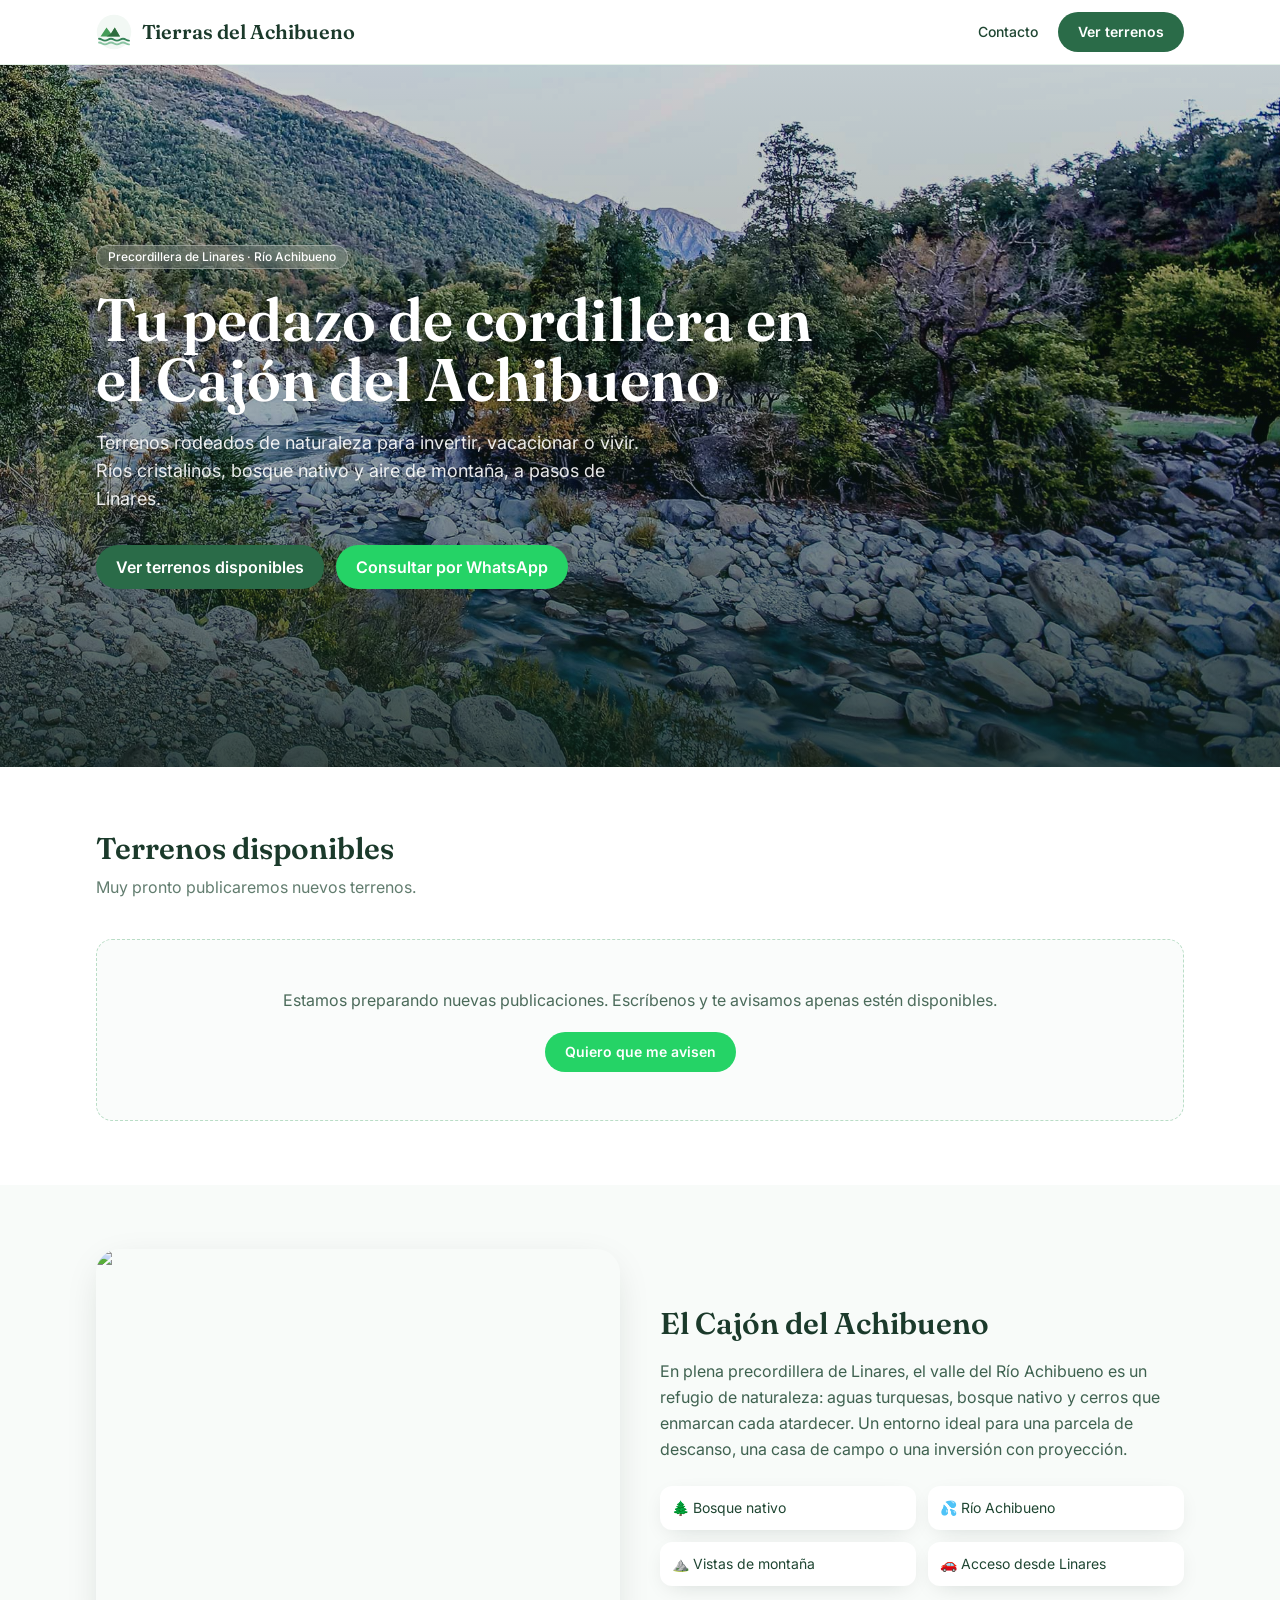
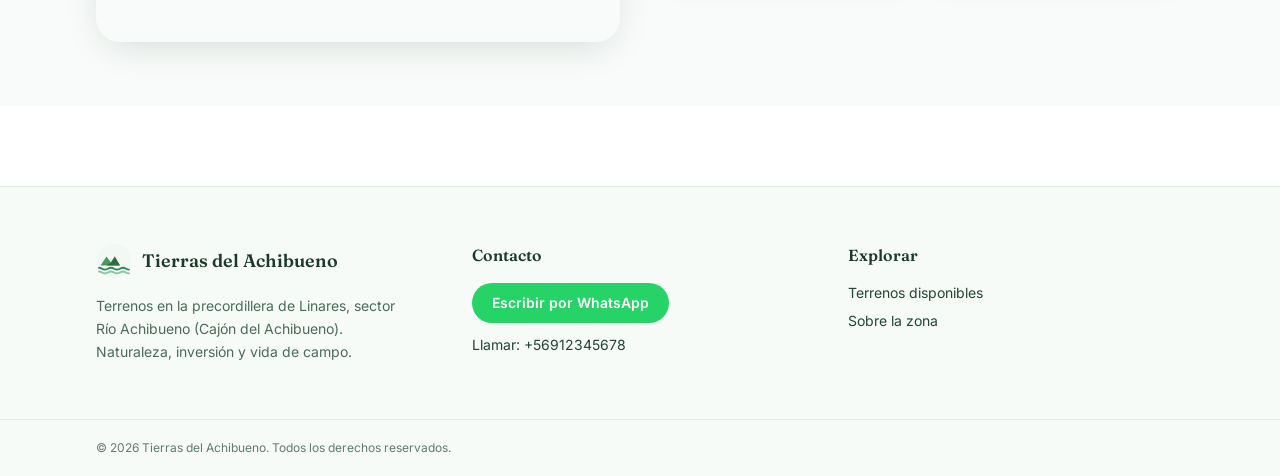
==== commit e3452d48: "Add files via upload" ====
--- a/index.html
+++ b/index.html
@@ -1 +1 @@
-<!DOCTYPE html><!--rPx7pCsPzmShImKnRmloo--><html lang="es"><head><meta charSet="utf-8"/><meta name="viewport" content="width=device-width, initial-scale=1"/><link rel="preload" as="image" href="/portada.jpg"/><link rel="stylesheet" href="/_next/static/css/2a77c6fdb6b4bf77.css" data-precedence="next"/><link rel="preload" as="script" fetchPriority="low" href="/_next/static/chunks/webpack-2535bc278c750fc0.js"/><script src="/_next/static/chunks/4bd1b696-c023c6e3521b1417.js" async=""></script><script src="/_next/static/chunks/255-a85cef9cc3a04b12.js" async=""></script><script src="/_next/static/chunks/main-app-4134cba7eead072b.js" async=""></script><script src="/_next/static/chunks/619-ba102abea3e3d0e4.js" async=""></script><script src="/_next/static/chunks/app/(site)/layout-a8b5425ecf218bea.js" async=""></script><script src="/_next/static/chunks/131-1aa86f26a16ae8a3.js" async=""></script><script src="/_next/static/chunks/239-6614e9f07c78a9e3.js" async=""></script><script src="/_next/static/chunks/app/(site)/page-bbeb0b351a886491.js" async=""></script><link rel="preconnect" href="https://fonts.googleapis.com"/><link rel="preconnect" href="https://fonts.gstatic.com" crossorigin="anonymous"/><title>Tierras del Achibueno — Terrenos en el Cajón del Achibueno, Linares</title><meta name="description" content="Terrenos en venta en la precordillera de Linares, sector Río Achibueno (Cajón del Achibueno). Parcelas y sitios en la naturaleza para invertir, vacacionar o vivir."/><meta name="keywords" content="terrenos en venta,terrenos Linares,Río Achibueno,Cajón del Achibueno,parcelas precordillera,terrenos Maule,parcelas de agrado,terrenos naturaleza Chile"/><meta name="robots" content="index, follow"/><link rel="canonical" href="/"/><meta property="og:title" content="Tierras del Achibueno — Terrenos en el Cajón del Achibueno, Linares"/><meta property="og:description" content="Terrenos en venta en la precordillera de Linares, sector Río Achibueno (Cajón del Achibueno). Parcelas y sitios en la naturaleza para invertir, vacacionar o vivir."/><meta property="og:site_name" content="Tierras del Achibueno"/><meta property="og:locale" content="es_CL"/><meta property="og:image" content="http://localhost:3000/portada.jpg"/><meta property="og:type" content="website"/><meta name="twitter:card" content="summary_large_image"/><meta name="twitter:title" content="Tierras del Achibueno — Terrenos en el Cajón del Achibueno, Linares"/><meta name="twitter:description" content="Terrenos en venta en la precordillera de Linares, sector Río Achibueno (Cajón del Achibueno). Parcelas y sitios en la naturaleza para invertir, vacacionar o vivir."/><meta name="twitter:image" content="http://localhost:3000/portada.jpg"/><link href="https://fonts.googleapis.com/css2?family=Fraunces:opsz,wght@9..144,400;9..144,500;9..144,600&amp;family=Inter:wght@400;500;600;700&amp;display=swap" rel="stylesheet"/><script type="application/ld+json">{"@context":"https://schema.org","@type":"RealEstateAgent","name":"Tierras del Achibueno","description":"Terrenos en venta en la precordillera de Linares, sector Río Achibueno (Cajón del Achibueno). Parcelas y sitios en la naturaleza para invertir, vacacionar o vivir.","areaServed":"Cajón del Achibueno, Linares, Región del Maule, Chile","telephone":"+56912345678"}</script><script src="/_next/static/chunks/polyfills-42372ed130431b0a.js" noModule=""></script></head><body class="font-sans"><div hidden=""><!--$--><!--/$--></div><header class="sticky top-0 z-40 border-b border-rio-100/70 bg-white/85 backdrop-blur"><div class="container-page flex h-16 items-center justify-between"><a class="flex items-center gap-2.5" href="/"><svg class="h-9 w-9" viewBox="0 0 48 48" fill="none" xmlns="http://www.w3.org/2000/svg" aria-hidden="true"><circle cx="24" cy="24" r="23" class="fill-rio-50"></circle><path d="M6 30l8-12 6 8 5-8 7 12z" class="fill-monte-500"></path><path d="M20 26l5-8 7 12H14z" class="fill-monte-700" opacity="0.85"></path><path d="M4 33c4 0 4 2.5 8 2.5S16 33 20 33s4 2.5 8 2.5S32 33 36 33s4 2.5 8 2.5" class="stroke-rio-500" stroke-width="2.4" stroke-linecap="round" fill="none"></path><path d="M4 38c4 0 4 2.5 8 2.5S16 38 20 38s4 2.5 8 2.5S32 38 36 38s4 2.5 8 2.5" class="stroke-rio-300" stroke-width="2.4" stroke-linecap="round" fill="none"></path></svg><span class="font-display text-lg font-semibold leading-tight text-rio-900 sm:text-xl">Tierras del Achibueno</span></a><nav class="flex items-center gap-1 sm:gap-2"><a class="rounded-full px-3 py-2 text-sm font-medium text-rio-800 hover:bg-rio-50" href="/#contacto">Contacto</a><a class="btn-primary" href="/#terrenos">Ver terrenos</a></nav></div></header><main class="min-h-[60vh]"><section class="relative isolate flex min-h-[78vh] items-center overflow-hidden"><img alt="Paisaje de la precordillera del Achibueno" decoding="async" data-nimg="fill" class="-z-10 object-cover" style="position:absolute;height:100%;width:100%;left:0;top:0;right:0;bottom:0;color:transparent" src="/portada.jpg"/><div class="absolute inset-0 -z-10 bg-gradient-to-t from-rio-950/80 via-rio-950/35 to-rio-950/20"></div><div class="container-page py-24 text-white"><span class="chip bg-white/15 text-white ring-white/30 backdrop-blur">Precordillera de Linares · Río Achibueno</span><h1 class="mt-5 max-w-3xl font-display text-4xl font-semibold leading-tight drop-shadow-sm sm:text-5xl md:text-6xl">Tu pedazo de cordillera en el Cajón del Achibueno</h1><p class="mt-5 max-w-xl text-lg text-white/90">Terrenos rodeados de naturaleza para invertir, vacacionar o vivir. Ríos cristalinos, bosque nativo y aire de montaña, a pasos de Linares.</p><div class="mt-8 flex flex-wrap gap-3"><a class="btn-primary text-base" href="#terrenos">Ver terrenos disponibles</a><a href="https://wa.me/56912345678?text=Hola%2C%20me%20interesan%20los%20terrenos%20de%20Tierras%20del%20Achibueno." target="_blank" rel="noopener noreferrer" class="btn-whatsapp text-base">Consultar por WhatsApp</a></div></div></section><section class="border-b border-rio-100 bg-white"><div class="container-page grid gap-6 py-12 sm:grid-cols-3"><div class="rounded-2xl border border-rio-100 bg-rio-50/40 p-6"><div class="text-2xl">🏞️</div><h3 class="mt-3 font-display text-lg font-semibold text-rio-900">Naturaleza intacta</h3><p class="mt-1.5 text-sm leading-relaxed text-rio-800/80">Bosque nativo, montañas y el Río Achibueno como vecino.</p></div><div class="rounded-2xl border border-rio-100 bg-rio-50/40 p-6"><div class="text-2xl">📈</div><h3 class="mt-3 font-display text-lg font-semibold text-rio-900">Buena inversión</h3><p class="mt-1.5 text-sm leading-relaxed text-rio-800/80">Plusvalía creciente en uno de los valles más cotizados del Maule.</p></div><div class="rounded-2xl border border-rio-100 bg-rio-50/40 p-6"><div class="text-2xl">🧭</div><h3 class="mt-3 font-display text-lg font-semibold text-rio-900">Cerca de todo</h3><p class="mt-1.5 text-sm leading-relaxed text-rio-800/80">A corta distancia de Linares y la Ruta 5 Sur.</p></div></div></section><section id="terrenos" class="container-page scroll-mt-20 py-16"><div class="flex flex-col gap-2 sm:flex-row sm:items-end sm:justify-between"><div><h2 class="font-display text-3xl font-semibold text-rio-900">Terrenos disponibles</h2><p class="mt-2 text-rio-800/70">Cargando terrenos…</p></div></div><div class="mt-10 grid gap-6 sm:grid-cols-2 lg:grid-cols-3"><div class="h-80 animate-pulse rounded-2xl bg-rio-50"></div><div class="h-80 animate-pulse rounded-2xl bg-rio-50"></div><div class="h-80 animate-pulse rounded-2xl bg-rio-50"></div></div></section><section id="zona" class="scroll-mt-20 bg-rio-50/50 py-16"><div class="container-page grid items-center gap-10 md:grid-cols-2"><div class="relative aspect-[4/3] overflow-hidden rounded-3xl shadow-soft"><img alt="El Cajón del Achibueno" loading="lazy" decoding="async" data-nimg="fill" class="object-cover" style="position:absolute;height:100%;width:100%;left:0;top:0;right:0;bottom:0;color:transparent" src="https://images.unsplash.com/photo-1470770841072-f978cf4d019e?auto=format&amp;fit=crop&amp;w=1200&amp;q=80"/></div><div><h2 class="font-display text-3xl font-semibold text-rio-900">El Cajón del Achibueno</h2><p class="mt-4 whitespace-pre-line leading-relaxed text-rio-800/85">En plena precordillera de Linares, el valle del Río Achibueno es un refugio de naturaleza: aguas turquesas, bosque nativo y cerros que enmarcan cada atardecer. Un entorno ideal para una parcela de descanso, una casa de campo o una inversión con proyección.</p><ul class="mt-6 grid grid-cols-2 gap-3 text-sm text-rio-800"><li class="rounded-xl bg-white p-3 shadow-card">🌲 Bosque nativo</li><li class="rounded-xl bg-white p-3 shadow-card">💦 Río Achibueno</li><li class="rounded-xl bg-white p-3 shadow-card">⛰️ Vistas de montaña</li><li class="rounded-xl bg-white p-3 shadow-card">🚗 Acceso desde Linares</li></ul></div></div></section><!--$--><!--/$--></main><footer id="contacto" class="mt-20 border-t border-rio-100 bg-rio-50/60"><div class="container-page grid gap-10 py-14 md:grid-cols-3"><div><div class="flex items-center gap-2.5"><svg class="h-9 w-9" viewBox="0 0 48 48" fill="none" xmlns="http://www.w3.org/2000/svg" aria-hidden="true"><circle cx="24" cy="24" r="23" class="fill-rio-50"></circle><path d="M6 30l8-12 6 8 5-8 7 12z" class="fill-monte-500"></path><path d="M20 26l5-8 7 12H14z" class="fill-monte-700" opacity="0.85"></path><path d="M4 33c4 0 4 2.5 8 2.5S16 33 20 33s4 2.5 8 2.5S32 33 36 33s4 2.5 8 2.5" class="stroke-rio-500" stroke-width="2.4" stroke-linecap="round" fill="none"></path><path d="M4 38c4 0 4 2.5 8 2.5S16 38 20 38s4 2.5 8 2.5S32 38 36 38s4 2.5 8 2.5" class="stroke-rio-300" stroke-width="2.4" stroke-linecap="round" fill="none"></path></svg><span class="font-display text-lg font-semibold text-rio-900">Tierras del Achibueno</span></div><p class="mt-4 max-w-xs text-sm leading-relaxed text-rio-800/80">Terrenos en la precordillera de Linares, sector Río Achibueno (Cajón del Achibueno). Naturaleza, inversión y vida de campo.</p></div><div><h3 class="font-display text-base font-semibold text-rio-900">Contacto</h3><div class="mt-4 flex flex-col gap-3 text-sm"><a href="https://wa.me/56912345678?text=Hola%2C%20me%20interesan%20los%20terrenos%20de%20Tierras%20del%20Achibueno." target="_blank" rel="noopener noreferrer" class="btn-whatsapp w-fit">Escribir por WhatsApp</a><a href="tel:+56912345678" class="text-rio-800 hover:text-rio-600">Llamar: <!-- -->+56912345678</a></div></div><div><h3 class="font-display text-base font-semibold text-rio-900">Explorar</h3><ul class="mt-4 flex flex-col gap-2 text-sm text-rio-800"><li><a class="hover:text-rio-600" href="/#terrenos">Terrenos disponibles</a></li><li><a class="hover:text-rio-600" href="/#zona">Sobre la zona</a></li></ul></div></div><div class="border-t border-rio-100"><div class="container-page flex flex-col items-center justify-between gap-2 py-5 text-xs text-rio-800/70 sm:flex-row"><p>© <!-- -->2026<!-- --> <!-- -->Tierras del Achibueno<!-- -->. Todos los derechos reservados.</p></div></div></footer><script src="/_next/static/chunks/webpack-2535bc278c750fc0.js" id="_R_" async=""></script><script>(self.__next_f=self.__next_f||[]).push([0])</script><script>self.__next_f.push([1,"1:\"$Sreact.fragment\"\n2:I[9766,[],\"\"]\n3:I[8924,[],\"\"]\n4:I[2619,[\"619\",\"static/chunks/619-ba102abea3e3d0e4.js\",\"750\",\"static/chunks/app/(site)/layout-a8b5425ecf218bea.js\"],\"\"]\n9:I[7150,[],\"\"]\n:HL[\"/_next/static/css/2a77c6fdb6b4bf77.css\",\"style\"]\n"])</script><script>self.__next_f.push([1,"0:{\"P\":null,\"b\":\"rPx7pCsPzmShImKnRmloo\",\"p\":\"\",\"c\":[\"\",\"\"],\"i\":false,\"f\":[[[\"\",{\"children\":[\"(site)\",{\"children\":[\"__PAGE__\",{}]}]},\"$undefined\",\"$undefined\",true],[\"\",[\"$\",\"$1\",\"c\",{\"children\":[[[\"$\",\"link\",\"0\",{\"rel\":\"stylesheet\",\"href\":\"/_next/static/css/2a77c6fdb6b4bf77.css\",\"precedence\":\"next\",\"crossOrigin\":\"$undefined\",\"nonce\":\"$undefined\"}]],[\"$\",\"html\",null,{\"lang\":\"es\",\"children\":[[\"$\",\"head\",null,{\"children\":[[\"$\",\"link\",null,{\"rel\":\"preconnect\",\"href\":\"https://fonts.googleapis.com\"}],[\"$\",\"link\",null,{\"rel\":\"preconnect\",\"href\":\"https://fonts.gstatic.com\",\"crossOrigin\":\"anonymous\"}],[\"$\",\"link\",null,{\"href\":\"https://fonts.googleapis.com/css2?family=Fraunces:opsz,wght@9..144,400;9..144,500;9..144,600\u0026family=Inter:wght@400;500;600;700\u0026display=swap\",\"rel\":\"stylesheet\"}],[\"$\",\"script\",null,{\"type\":\"application/ld+json\",\"dangerouslySetInnerHTML\":{\"__html\":\"{\\\"@context\\\":\\\"https://schema.org\\\",\\\"@type\\\":\\\"RealEstateAgent\\\",\\\"name\\\":\\\"Tierras del Achibueno\\\",\\\"description\\\":\\\"Terrenos en venta en la precordillera de Linares, sector Río Achibueno (Cajón del Achibueno). Parcelas y sitios en la naturaleza para invertir, vacacionar o vivir.\\\",\\\"areaServed\\\":\\\"Cajón del Achibueno, Linares, Región del Maule, Chile\\\",\\\"telephone\\\":\\\"+56912345678\\\"}\"}}]]}],[\"$\",\"body\",null,{\"className\":\"font-sans\",\"children\":[\"$\",\"$L2\",null,{\"parallelRouterKey\":\"children\",\"error\":\"$undefined\",\"errorStyles\":\"$undefined\",\"errorScripts\":\"$undefined\",\"template\":[\"$\",\"$L3\",null,{}],\"templateStyles\":\"$undefined\",\"templateScripts\":\"$undefined\",\"notFound\":[[\"$\",\"div\",null,{\"className\":\"flex min-h-screen flex-col items-center justify-center gap-4 px-4 text-center\",\"children\":[[\"$\",\"svg\",null,{\"className\":\"h-14 w-14\",\"viewBox\":\"0 0 48 48\",\"fill\":\"none\",\"xmlns\":\"http://www.w3.org/2000/svg\",\"aria-hidden\":\"true\",\"children\":[[\"$\",\"circle\",null,{\"cx\":\"24\",\"cy\":\"24\",\"r\":\"23\",\"className\":\"fill-rio-50\"}],[\"$\",\"path\",null,{\"d\":\"M6 30l8-12 6 8 5-8 7 12z\",\"className\":\"fill-monte-500\"}],[\"$\",\"path\",null,{\"d\":\"M20 26l5-8 7 12H14z\",\"className\":\"fill-monte-700\",\"opacity\":\"0.85\"}],[\"$\",\"path\",null,{\"d\":\"M4 33c4 0 4 2.5 8 2.5S16 33 20 33s4 2.5 8 2.5S32 33 36 33s4 2.5 8 2.5\",\"className\":\"stroke-rio-500\",\"strokeWidth\":\"2.4\",\"strokeLinecap\":\"round\",\"fill\":\"none\"}],[\"$\",\"path\",null,{\"d\":\"M4 38c4 0 4 2.5 8 2.5S16 38 20 38s4 2.5 8 2.5S32 38 36 38s4 2.5 8 2.5\",\"className\":\"stroke-rio-300\",\"strokeWidth\":\"2.4\",\"strokeLinecap\":\"round\",\"fill\":\"none\"}]]}],[\"$\",\"h1\",null,{\"className\":\"font-display text-2xl font-semibold text-rio-900\",\"children\":\"Página no encontrada\"}],[\"$\",\"p\",null,{\"className\":\"max-w-sm text-rio-800/70\",\"children\":\"El terreno o la página que buscas ya no está disponible.\"}],[\"$\",\"$L4\",null,{\"href\":\"/\",\"className\":\"btn-primary\",\"children\":\"Volver al inicio\"}]]}],[]],\"forbidden\":\"$undefined\",\"unauthorized\":\"$undefined\"}]}]]}]]}],{\"children\":[\"(site)\",[\"$\",\"$1\",\"c\",{\"children\":[null,[[\"$\",\"header\",null,{\"className\":\"sticky top-0 z-40 border-b border-rio-100/70 bg-white/85 backdrop-blur\",\"children\":[\"$\",\"div\",null,{\"className\":\"container-page flex h-16 items-center justify-between\",\"children\":[[\"$\",\"$L4\",null,{\"href\":\"/\",\"className\":\"flex items-center gap-2.5\",\"children\":[[\"$\",\"svg\",null,{\"className\":\"h-9 w-9\",\"viewBox\":\"0 0 48 48\",\"fill\":\"none\",\"xmlns\":\"http://www.w3.org/2000/svg\",\"aria-hidden\":\"true\",\"children\":[[\"$\",\"circle\",null,{\"cx\":\"24\",\"cy\":\"24\",\"r\":\"23\",\"className\":\"fill-rio-50\"}],[\"$\",\"path\",null,{\"d\":\"M6 30l8-12 6 8 5-8 7 12z\",\"className\":\"fill-monte-500\"}],[\"$\",\"path\",null,{\"d\":\"M20 26l5-8 7 12H14z\",\"className\":\"fill-monte-700\",\"opacity\":\"0.85\"}],[\"$\",\"path\",null,{\"d\":\"M4 33c4 0 4 2.5 8 2.5S16 33 20 33s4 2.5 8 2.5S32 33 36 33s4 2.5 8 2.5\",\"className\":\"stroke-rio-500\",\"strokeWidth\":\"2.4\",\"strokeLinecap\":\"round\",\"fill\":\"none\"}],[\"$\",\"path\",null,{\"d\":\"M4 38c4 0 4 2.5 8 2.5S16 38 20 38s4 2.5 8 2.5S32 38 36 38s4 2.5 8 2.5\",\"className\":\"stroke-rio-300\",\"strokeWidth\":\"2.4\",\"strokeLinecap\":\"round\",\"fill\":\"none\"}]]}],[\"$\",\"span\",null,{\"className\":\"font-display text-lg font-semibold leading-tight text-rio-900 sm:text-xl\",\"children\":\"Tierras del Achibueno\"}]]}],[\"$\",\"nav\",null,{\"className\":\"flex items-center gap-1 sm:gap-2\",\"children\":[[\"$\",\"$L4\",null,{\"href\":\"/#contacto\",\"className\":\"rounded-full px-3 py-2 text-sm font-medium text-rio-800 hover:bg-rio-50\",\"children\":\"Contacto\"}],[\"$\",\"$L4\",null,{\"href\":\"/#terrenos\",\"className\":\"btn-primary\",\"children\":\"Ver terrenos\"}]]}]]}]}],[\"$\",\"main\",null,{\"className\":\"min-h-[60vh]\",\"children\":[\"$\",\"$L2\",null,{\"parallelRouterKey\":\"children\",\"error\":\"$undefined\",\"errorStyles\":\"$undefined\",\"errorScripts\":\"$undefined\",\"template\":\"$L5\",\"templateStyles\":\"$undefined\",\"templateScripts\":\"$undefined\",\"notFound\":\"$undefined\",\"forbidden\":\"$undefined\",\"unauthorized\":\"$undefined\"}]}],\"$L6\"]]}],{\"children\":[\"__PAGE__\",\"$L7\",{},null,false]},null,false]},null,false],\"$L8\",false]],\"m\":\"$undefined\",\"G\":[\"$9\",[]],\"s\":false,\"S\":true}\n"])</script><script>self.__next_f.push([1,"a:I[1959,[],\"ClientPageRoot\"]\nb:I[7451,[\"131\",\"static/chunks/131-1aa86f26a16ae8a3.js\",\"619\",\"static/chunks/619-ba102abea3e3d0e4.js\",\"239\",\"static/chunks/239-6614e9f07c78a9e3.js\",\"13\",\"static/chunks/app/(site)/page-bbeb0b351a886491.js\"],\"default\"]\ne:I[4431,[],\"OutletBoundary\"]\n10:I[5278,[],\"AsyncMetadataOutlet\"]\n12:I[4431,[],\"ViewportBoundary\"]\n14:I[4431,[],\"MetadataBoundary\"]\n15:\"$Sreact.suspense\"\n5:[\"$\",\"$L3\",null,{}]\n"])</script><script>self.__next_f.push([1,"6:[\"$\",\"footer\",null,{\"id\":\"contacto\",\"className\":\"mt-20 border-t border-rio-100 bg-rio-50/60\",\"children\":[[\"$\",\"div\",null,{\"className\":\"container-page grid gap-10 py-14 md:grid-cols-3\",\"children\":[[\"$\",\"div\",null,{\"children\":[[\"$\",\"div\",null,{\"className\":\"flex items-center gap-2.5\",\"children\":[[\"$\",\"svg\",null,{\"className\":\"h-9 w-9\",\"viewBox\":\"0 0 48 48\",\"fill\":\"none\",\"xmlns\":\"http://www.w3.org/2000/svg\",\"aria-hidden\":\"true\",\"children\":[[\"$\",\"circle\",null,{\"cx\":\"24\",\"cy\":\"24\",\"r\":\"23\",\"className\":\"fill-rio-50\"}],[\"$\",\"path\",null,{\"d\":\"M6 30l8-12 6 8 5-8 7 12z\",\"className\":\"fill-monte-500\"}],[\"$\",\"path\",null,{\"d\":\"M20 26l5-8 7 12H14z\",\"className\":\"fill-monte-700\",\"opacity\":\"0.85\"}],[\"$\",\"path\",null,{\"d\":\"M4 33c4 0 4 2.5 8 2.5S16 33 20 33s4 2.5 8 2.5S32 33 36 33s4 2.5 8 2.5\",\"className\":\"stroke-rio-500\",\"strokeWidth\":\"2.4\",\"strokeLinecap\":\"round\",\"fill\":\"none\"}],[\"$\",\"path\",null,{\"d\":\"M4 38c4 0 4 2.5 8 2.5S16 38 20 38s4 2.5 8 2.5S32 38 36 38s4 2.5 8 2.5\",\"className\":\"stroke-rio-300\",\"strokeWidth\":\"2.4\",\"strokeLinecap\":\"round\",\"fill\":\"none\"}]]}],[\"$\",\"span\",null,{\"className\":\"font-display text-lg font-semibold text-rio-900\",\"children\":\"Tierras del Achibueno\"}]]}],[\"$\",\"p\",null,{\"className\":\"mt-4 max-w-xs text-sm leading-relaxed text-rio-800/80\",\"children\":\"Terrenos en la precordillera de Linares, sector Río Achibueno (Cajón del Achibueno). Naturaleza, inversión y vida de campo.\"}]]}],[\"$\",\"div\",null,{\"children\":[[\"$\",\"h3\",null,{\"className\":\"font-display text-base font-semibold text-rio-900\",\"children\":\"Contacto\"}],[\"$\",\"div\",null,{\"className\":\"mt-4 flex flex-col gap-3 text-sm\",\"children\":[[\"$\",\"a\",null,{\"href\":\"https://wa.me/56912345678?text=Hola%2C%20me%20interesan%20los%20terrenos%20de%20Tierras%20del%20Achibueno.\",\"target\":\"_blank\",\"rel\":\"noopener noreferrer\",\"className\":\"btn-whatsapp w-fit\",\"children\":\"Escribir por WhatsApp\"}],[\"$\",\"a\",null,{\"href\":\"tel:+56912345678\",\"className\":\"text-rio-800 hover:text-rio-600\",\"children\":[\"Llamar: \",\"+56912345678\"]}]]}]]}],[\"$\",\"div\",null,{\"children\":[[\"$\",\"h3\",null,{\"className\":\"font-display text-base font-semibold text-rio-900\",\"children\":\"Explorar\"}],[\"$\",\"ul\",null,{\"className\":\"mt-4 flex flex-col gap-2 text-sm text-rio-800\",\"children\":[[\"$\",\"li\",null,{\"children\":[\"$\",\"$L4\",null,{\"href\":\"/#terrenos\",\"className\":\"hover:text-rio-600\",\"children\":\"Terrenos disponibles\"}]}],[\"$\",\"li\",null,{\"children\":[\"$\",\"$L4\",null,{\"href\":\"/#zona\",\"className\":\"hover:text-rio-600\",\"children\":\"Sobre la zona\"}]}]]}]]}]]}],[\"$\",\"div\",null,{\"className\":\"border-t border-rio-100\",\"children\":[\"$\",\"div\",null,{\"className\":\"container-page flex flex-col items-center justify-between gap-2 py-5 text-xs text-rio-800/70 sm:flex-row\",\"children\":[\"$\",\"p\",null,{\"children\":[\"© \",2026,\" \",\"Tierras del Achibueno\",\". Todos los derechos reservados.\"]}]}]}]]}]\n"])</script><script>self.__next_f.push([1,"7:[\"$\",\"$1\",\"c\",{\"children\":[[\"$\",\"$La\",null,{\"Component\":\"$b\",\"searchParams\":{},\"params\":{},\"promises\":[\"$@c\",\"$@d\"]}],null,[\"$\",\"$Le\",null,{\"children\":[\"$Lf\",[\"$\",\"$L10\",null,{\"promise\":\"$@11\"}]]}]]}]\n8:[\"$\",\"$1\",\"h\",{\"children\":[null,[[\"$\",\"$L12\",null,{\"children\":\"$L13\"}],null],[\"$\",\"$L14\",null,{\"children\":[\"$\",\"div\",null,{\"hidden\":true,\"children\":[\"$\",\"$15\",null,{\"fallback\":null,\"children\":\"$L16\"}]}]}]]}]\n"])</script><script>self.__next_f.push([1,"c:{}\nd:\"$7:props:children:0:props:params\"\n"])</script><script>self.__next_f.push([1,"13:[[\"$\",\"meta\",\"0\",{\"charSet\":\"utf-8\"}],[\"$\",\"meta\",\"1\",{\"name\":\"viewport\",\"content\":\"width=device-width, initial-scale=1\"}]]\nf:null\n"])</script><script>self.__next_f.push([1,"11:{\"metadata\":[[\"$\",\"title\",\"0\",{\"children\":\"Tierras del Achibueno — Terrenos en el Cajón del Achibueno, Linares\"}],[\"$\",\"meta\",\"1\",{\"name\":\"description\",\"content\":\"Terrenos en venta en la precordillera de Linares, sector Río Achibueno (Cajón del Achibueno). Parcelas y sitios en la naturaleza para invertir, vacacionar o vivir.\"}],[\"$\",\"meta\",\"2\",{\"name\":\"keywords\",\"content\":\"terrenos en venta,terrenos Linares,Río Achibueno,Cajón del Achibueno,parcelas precordillera,terrenos Maule,parcelas de agrado,terrenos naturaleza Chile\"}],[\"$\",\"meta\",\"3\",{\"name\":\"robots\",\"content\":\"index, follow\"}],[\"$\",\"link\",\"4\",{\"rel\":\"canonical\",\"href\":\"/\"}],[\"$\",\"meta\",\"5\",{\"property\":\"og:title\",\"content\":\"Tierras del Achibueno — Terrenos en el Cajón del Achibueno, Linares\"}],[\"$\",\"meta\",\"6\",{\"property\":\"og:description\",\"content\":\"Terrenos en venta en la precordillera de Linares, sector Río Achibueno (Cajón del Achibueno). Parcelas y sitios en la naturaleza para invertir, vacacionar o vivir.\"}],[\"$\",\"meta\",\"7\",{\"property\":\"og:site_name\",\"content\":\"Tierras del Achibueno\"}],[\"$\",\"meta\",\"8\",{\"property\":\"og:locale\",\"content\":\"es_CL\"}],[\"$\",\"meta\",\"9\",{\"property\":\"og:image\",\"content\":\"http://localhost:3000/portada.jpg\"}],[\"$\",\"meta\",\"10\",{\"property\":\"og:type\",\"content\":\"website\"}],[\"$\",\"meta\",\"11\",{\"name\":\"twitter:card\",\"content\":\"summary_large_image\"}],[\"$\",\"meta\",\"12\",{\"name\":\"twitter:title\",\"content\":\"Tierras del Achibueno — Terrenos en el Cajón del Achibueno, Linares\"}],[\"$\",\"meta\",\"13\",{\"name\":\"twitter:description\",\"content\":\"Terrenos en venta en la precordillera de Linares, sector Río Achibueno (Cajón del Achibueno). Parcelas y sitios en la naturaleza para invertir, vacacionar o vivir.\"}],[\"$\",\"meta\",\"14\",{\"name\":\"twitter:image\",\"content\":\"http://localhost:3000/portada.jpg\"}]],\"error\":null,\"digest\":\"$undefined\"}\n"])</script><script>self.__next_f.push([1,"16:\"$11:metadata\"\n"])</script></body></html>+<!DOCTYPE html><!--xvTPiWlgc2X4i2MfMQrAW--><html lang="es"><head><meta charSet="utf-8"/><meta name="viewport" content="width=device-width, initial-scale=1"/><link rel="preload" as="image" href="/portada.jpg"/><link rel="stylesheet" href="/_next/static/css/43f44b212105ccb3.css" data-precedence="next"/><link rel="preload" as="script" fetchPriority="low" href="/_next/static/chunks/webpack-2535bc278c750fc0.js"/><script src="/_next/static/chunks/4bd1b696-c023c6e3521b1417.js" async=""></script><script src="/_next/static/chunks/255-a85cef9cc3a04b12.js" async=""></script><script src="/_next/static/chunks/main-app-4134cba7eead072b.js" async=""></script><script src="/_next/static/chunks/131-1aa86f26a16ae8a3.js" async=""></script><script src="/_next/static/chunks/619-ba102abea3e3d0e4.js" async=""></script><script src="/_next/static/chunks/app/(site)/layout-c780969548e491ee.js" async=""></script><script src="/_next/static/chunks/239-6614e9f07c78a9e3.js" async=""></script><script src="/_next/static/chunks/app/(site)/page-4613d1020b28fbea.js" async=""></script><link rel="preconnect" href="https://fonts.googleapis.com"/><link rel="preconnect" href="https://fonts.gstatic.com" crossorigin="anonymous"/><title>Tierras del Achibueno — Terrenos en el Cajón del Achibueno, Linares</title><meta name="description" content="Terrenos en venta en la precordillera de Linares, sector Río Achibueno (Cajón del Achibueno). Parcelas y sitios en la naturaleza para invertir, vacacionar o vivir."/><meta name="keywords" content="terrenos en venta,terrenos Linares,Río Achibueno,Cajón del Achibueno,parcelas precordillera,terrenos Maule,parcelas de agrado,terrenos naturaleza Chile"/><meta name="robots" content="index, follow"/><link rel="canonical" href="https://tierrasdelachibueno.cl/"/><meta property="og:title" content="Tierras del Achibueno — Terrenos en el Cajón del Achibueno, Linares"/><meta property="og:description" content="Terrenos en venta en la precordillera de Linares, sector Río Achibueno (Cajón del Achibueno). Parcelas y sitios en la naturaleza para invertir, vacacionar o vivir."/><meta property="og:url" content="https://tierrasdelachibueno.cl/"/><meta property="og:site_name" content="Tierras del Achibueno"/><meta property="og:locale" content="es_CL"/><meta property="og:image" content="https://tierrasdelachibueno.cl/portada.jpg"/><meta property="og:type" content="website"/><meta name="twitter:card" content="summary_large_image"/><meta name="twitter:title" content="Tierras del Achibueno — Terrenos en el Cajón del Achibueno, Linares"/><meta name="twitter:description" content="Terrenos en venta en la precordillera de Linares, sector Río Achibueno (Cajón del Achibueno). Parcelas y sitios en la naturaleza para invertir, vacacionar o vivir."/><meta name="twitter:image" content="https://tierrasdelachibueno.cl/portada.jpg"/><link href="https://fonts.googleapis.com/css2?family=Fraunces:opsz,wght@9..144,400;9..144,500;9..144,600&amp;family=Inter:wght@400;500;600;700&amp;display=swap" rel="stylesheet"/><script type="application/ld+json">{"@context":"https://schema.org","@type":"RealEstateAgent","name":"Tierras del Achibueno","description":"Terrenos en venta en la precordillera de Linares, sector Río Achibueno (Cajón del Achibueno). Parcelas y sitios en la naturaleza para invertir, vacacionar o vivir.","areaServed":"Cajón del Achibueno, Linares, Región del Maule, Chile","telephone":"+56912345678","url":"https://tierrasdelachibueno.cl","image":"https://tierrasdelachibueno.cl/portada.jpg"}</script><script>window.va=window.va||function(){(window.vaq=window.vaq||[]).push(arguments);};</script><script defer="" src="/_vercel/insights/script.js"></script><script src="/_next/static/chunks/polyfills-42372ed130431b0a.js" noModule=""></script></head><body class="font-sans"><div hidden=""><!--$--><!--/$--></div><header class="sticky top-0 z-40 border-b border-rio-100/70 bg-white/85 backdrop-blur"><div class="container-page flex h-16 items-center justify-between"><a class="flex items-center gap-2.5" href="/"><svg class="h-9 w-9" viewBox="0 0 48 48" fill="none" xmlns="http://www.w3.org/2000/svg" aria-hidden="true"><circle cx="24" cy="24" r="23" class="fill-rio-50"></circle><path d="M6 30l8-12 6 8 5-8 7 12z" class="fill-monte-500"></path><path d="M20 26l5-8 7 12H14z" class="fill-monte-700" opacity="0.85"></path><path d="M4 33c4 0 4 2.5 8 2.5S16 33 20 33s4 2.5 8 2.5S32 33 36 33s4 2.5 8 2.5" class="stroke-rio-500" stroke-width="2.4" stroke-linecap="round" fill="none"></path><path d="M4 38c4 0 4 2.5 8 2.5S16 38 20 38s4 2.5 8 2.5S32 38 36 38s4 2.5 8 2.5" class="stroke-rio-300" stroke-width="2.4" stroke-linecap="round" fill="none"></path></svg><span class="font-display text-lg font-semibold leading-tight text-rio-900 sm:text-xl">Tierras del Achibueno</span></a><nav class="flex items-center gap-1 sm:gap-2"><a class="rounded-full px-3 py-2 text-sm font-medium text-rio-800 hover:bg-rio-50" href="/#contacto">Contacto</a><a class="btn-primary" href="/#terrenos">Ver terrenos</a></nav></div></header><main class="min-h-[60vh]"><section class="relative isolate flex min-h-[78vh] items-center overflow-hidden"><img alt="Paisaje de la precordillera del Achibueno" decoding="async" data-nimg="fill" class="-z-10 object-cover" style="position:absolute;height:100%;width:100%;left:0;top:0;right:0;bottom:0;color:transparent" src="/portada.jpg"/><div class="absolute inset-0 -z-10 bg-gradient-to-t from-rio-950/80 via-rio-950/35 to-rio-950/20"></div><div class="container-page py-24 text-white"><span class="chip bg-white/15 text-white ring-white/30 backdrop-blur">Precordillera de Linares · Río Achibueno</span><h1 class="mt-5 max-w-3xl font-display text-4xl font-semibold leading-tight drop-shadow-sm sm:text-5xl md:text-6xl">Tu pedazo de cordillera en el Cajón del Achibueno</h1><p class="mt-5 max-w-xl text-lg text-white/90">Terrenos rodeados de naturaleza para invertir, vacacionar o vivir. Ríos cristalinos, bosque nativo y aire de montaña, a pasos de Linares.</p><div class="mt-8 flex flex-wrap gap-3"><a class="btn-primary text-base" href="#terrenos">Ver terrenos disponibles</a><a href="https://wa.me/56912345678?text=Hola%2C%20me%20interesan%20los%20terrenos%20de%20Tierras%20del%20Achibueno." target="_blank" rel="noopener noreferrer" class="btn-whatsapp text-base">Consultar por WhatsApp</a></div></div></section><section id="terrenos" class="container-page scroll-mt-20 py-16"><div class="flex flex-col gap-2 sm:flex-row sm:items-end sm:justify-between"><div><h2 class="font-display text-3xl font-semibold text-rio-900">Terrenos disponibles</h2><p class="mt-2 text-rio-800/70">Cargando terrenos…</p></div></div><div class="mt-10 grid gap-6 sm:grid-cols-2 lg:grid-cols-3"><div class="h-80 animate-pulse rounded-2xl bg-rio-50"></div><div class="h-80 animate-pulse rounded-2xl bg-rio-50"></div><div class="h-80 animate-pulse rounded-2xl bg-rio-50"></div></div></section><section id="zona" class="scroll-mt-20 bg-rio-50/50 py-16"><div class="container-page grid items-center gap-10 md:grid-cols-2"><div class="relative aspect-[4/3] overflow-hidden rounded-3xl shadow-soft"><img alt="El Cajón del Achibueno" loading="lazy" decoding="async" data-nimg="fill" class="object-cover" style="position:absolute;height:100%;width:100%;left:0;top:0;right:0;bottom:0;color:transparent" src="https://images.unsplash.com/photo-1470770841072-f978cf4d019e?auto=format&amp;fit=crop&amp;w=1200&amp;q=80"/></div><div><h2 class="font-display text-3xl font-semibold text-rio-900">El Cajón del Achibueno</h2><p class="mt-4 whitespace-pre-line leading-relaxed text-rio-800/85">En plena precordillera de Linares, el valle del Río Achibueno es un refugio de naturaleza: aguas turquesas, bosque nativo y cerros que enmarcan cada atardecer. Un entorno ideal para una parcela de descanso, una casa de campo o una inversión con proyección.</p><ul class="mt-6 grid grid-cols-2 gap-3 text-sm text-rio-800"><li class="rounded-xl bg-white p-3 shadow-card">🌲 Bosque nativo</li><li class="rounded-xl bg-white p-3 shadow-card">💦 Río Achibueno</li><li class="rounded-xl bg-white p-3 shadow-card">⛰️ Vistas de montaña</li><li class="rounded-xl bg-white p-3 shadow-card">🚗 Acceso desde Linares</li></ul></div></div></section><!--$--><!--/$--></main><footer id="contacto" class="mt-20 border-t border-rio-100 bg-rio-50/60"><div class="container-page grid gap-10 py-14 md:grid-cols-3"><div><div class="flex items-center gap-2.5"><svg class="h-9 w-9" viewBox="0 0 48 48" fill="none" xmlns="http://www.w3.org/2000/svg" aria-hidden="true"><circle cx="24" cy="24" r="23" class="fill-rio-50"></circle><path d="M6 30l8-12 6 8 5-8 7 12z" class="fill-monte-500"></path><path d="M20 26l5-8 7 12H14z" class="fill-monte-700" opacity="0.85"></path><path d="M4 33c4 0 4 2.5 8 2.5S16 33 20 33s4 2.5 8 2.5S32 33 36 33s4 2.5 8 2.5" class="stroke-rio-500" stroke-width="2.4" stroke-linecap="round" fill="none"></path><path d="M4 38c4 0 4 2.5 8 2.5S16 38 20 38s4 2.5 8 2.5S32 38 36 38s4 2.5 8 2.5" class="stroke-rio-300" stroke-width="2.4" stroke-linecap="round" fill="none"></path></svg><span class="font-display text-lg font-semibold text-rio-900">Tierras del Achibueno</span></div><p class="mt-4 max-w-xs text-sm leading-relaxed text-rio-800/80">Terrenos en la precordillera de Linares, sector Río Achibueno (Cajón del Achibueno). Naturaleza, inversión y vida de campo.</p></div><div><h3 class="font-display text-base font-semibold text-rio-900">Contacto</h3><div class="mt-4 flex flex-col gap-3 text-sm"><a href="https://wa.me/56912345678?text=Hola%2C%20me%20interesan%20los%20terrenos%20de%20Tierras%20del%20Achibueno." target="_blank" rel="noopener noreferrer" class="btn-whatsapp w-fit">Escribir por WhatsApp</a><a href="tel:+56912345678" class="text-rio-800 hover:text-rio-600">Llamar: <!-- -->+56912345678</a></div></div><div><h3 class="font-display text-base font-semibold text-rio-900">Explorar</h3><ul class="mt-4 flex flex-col gap-2 text-sm text-rio-800"><li><a class="hover:text-rio-600" href="/#terrenos">Terrenos disponibles</a></li><li><a class="hover:text-rio-600" href="/#zona">Sobre la zona</a></li></ul></div></div><div class="border-t border-rio-100"><div class="container-page flex flex-col items-center justify-between gap-2 py-5 text-xs text-rio-800/70 sm:flex-row"><p>© <!-- -->2026<!-- --> <!-- -->Tierras del Achibueno<!-- -->. Todos los derechos reservados.</p></div></div></footer><script src="/_next/static/chunks/webpack-2535bc278c750fc0.js" id="_R_" async=""></script><script>(self.__next_f=self.__next_f||[]).push([0])</script><script>self.__next_f.push([1,"1:\"$Sreact.fragment\"\n2:I[9766,[],\"\"]\n3:I[8924,[],\"\"]\n4:I[2619,[\"131\",\"static/chunks/131-1aa86f26a16ae8a3.js\",\"619\",\"static/chunks/619-ba102abea3e3d0e4.js\",\"750\",\"static/chunks/app/(site)/layout-c780969548e491ee.js\"],\"\"]\nb:I[7150,[],\"\"]\n:HL[\"/_next/static/css/43f44b212105ccb3.css\",\"style\"]\n"])</script><script>self.__next_f.push([1,"0:{\"P\":null,\"b\":\"xvTPiWlgc2X4i2MfMQrAW\",\"p\":\"\",\"c\":[\"\",\"\"],\"i\":false,\"f\":[[[\"\",{\"children\":[\"(site)\",{\"children\":[\"__PAGE__\",{}]}]},\"$undefined\",\"$undefined\",true],[\"\",[\"$\",\"$1\",\"c\",{\"children\":[[[\"$\",\"link\",\"0\",{\"rel\":\"stylesheet\",\"href\":\"/_next/static/css/43f44b212105ccb3.css\",\"precedence\":\"next\",\"crossOrigin\":\"$undefined\",\"nonce\":\"$undefined\"}]],[\"$\",\"html\",null,{\"lang\":\"es\",\"children\":[[\"$\",\"head\",null,{\"children\":[[\"$\",\"link\",null,{\"rel\":\"preconnect\",\"href\":\"https://fonts.googleapis.com\"}],[\"$\",\"link\",null,{\"rel\":\"preconnect\",\"href\":\"https://fonts.gstatic.com\",\"crossOrigin\":\"anonymous\"}],[\"$\",\"link\",null,{\"href\":\"https://fonts.googleapis.com/css2?family=Fraunces:opsz,wght@9..144,400;9..144,500;9..144,600\u0026family=Inter:wght@400;500;600;700\u0026display=swap\",\"rel\":\"stylesheet\"}],[\"$\",\"script\",null,{\"type\":\"application/ld+json\",\"dangerouslySetInnerHTML\":{\"__html\":\"{\\\"@context\\\":\\\"https://schema.org\\\",\\\"@type\\\":\\\"RealEstateAgent\\\",\\\"name\\\":\\\"Tierras del Achibueno\\\",\\\"description\\\":\\\"Terrenos en venta en la precordillera de Linares, sector Río Achibueno (Cajón del Achibueno). Parcelas y sitios en la naturaleza para invertir, vacacionar o vivir.\\\",\\\"areaServed\\\":\\\"Cajón del Achibueno, Linares, Región del Maule, Chile\\\",\\\"telephone\\\":\\\"+56912345678\\\",\\\"url\\\":\\\"https://tierrasdelachibueno.cl\\\",\\\"image\\\":\\\"https://tierrasdelachibueno.cl/portada.jpg\\\"}\"}}],[\"$\",\"script\",null,{\"dangerouslySetInnerHTML\":{\"__html\":\"window.va=window.va||function(){(window.vaq=window.vaq||[]).push(arguments);};\"}}],[\"$\",\"script\",null,{\"defer\":true,\"src\":\"/_vercel/insights/script.js\"}]]}],[\"$\",\"body\",null,{\"className\":\"font-sans\",\"children\":[\"$\",\"$L2\",null,{\"parallelRouterKey\":\"children\",\"error\":\"$undefined\",\"errorStyles\":\"$undefined\",\"errorScripts\":\"$undefined\",\"template\":[\"$\",\"$L3\",null,{}],\"templateStyles\":\"$undefined\",\"templateScripts\":\"$undefined\",\"notFound\":[[\"$\",\"div\",null,{\"className\":\"flex min-h-screen flex-col items-center justify-center gap-4 px-4 text-center\",\"children\":[[\"$\",\"svg\",null,{\"className\":\"h-14 w-14\",\"viewBox\":\"0 0 48 48\",\"fill\":\"none\",\"xmlns\":\"http://www.w3.org/2000/svg\",\"aria-hidden\":\"true\",\"children\":[[\"$\",\"circle\",null,{\"cx\":\"24\",\"cy\":\"24\",\"r\":\"23\",\"className\":\"fill-rio-50\"}],[\"$\",\"path\",null,{\"d\":\"M6 30l8-12 6 8 5-8 7 12z\",\"className\":\"fill-monte-500\"}],[\"$\",\"path\",null,{\"d\":\"M20 26l5-8 7 12H14z\",\"className\":\"fill-monte-700\",\"opacity\":\"0.85\"}],[\"$\",\"path\",null,{\"d\":\"M4 33c4 0 4 2.5 8 2.5S16 33 20 33s4 2.5 8 2.5S32 33 36 33s4 2.5 8 2.5\",\"className\":\"stroke-rio-500\",\"strokeWidth\":\"2.4\",\"strokeLinecap\":\"round\",\"fill\":\"none\"}],[\"$\",\"path\",null,{\"d\":\"M4 38c4 0 4 2.5 8 2.5S16 38 20 38s4 2.5 8 2.5S32 38 36 38s4 2.5 8 2.5\",\"className\":\"stroke-rio-300\",\"strokeWidth\":\"2.4\",\"strokeLinecap\":\"round\",\"fill\":\"none\"}]]}],[\"$\",\"h1\",null,{\"className\":\"font-display text-2xl font-semibold text-rio-900\",\"children\":\"Página no encontrada\"}],[\"$\",\"p\",null,{\"className\":\"max-w-sm text-rio-800/70\",\"children\":\"El terreno o la página que buscas ya no está disponible.\"}],[\"$\",\"$L4\",null,{\"href\":\"/\",\"className\":\"btn-primary\",\"children\":\"Volver al inicio\"}]]}],[]],\"forbidden\":\"$undefined\",\"unauthorized\":\"$undefined\"}]}]]}]]}],{\"children\":[\"(site)\",[\"$\",\"$1\",\"c\",{\"children\":[null,[[\"$\",\"header\",null,{\"className\":\"sticky top-0 z-40 border-b border-rio-100/70 bg-white/85 backdrop-blur\",\"children\":[\"$\",\"div\",null,{\"className\":\"container-page flex h-16 items-center justify-between\",\"children\":[[\"$\",\"$L4\",null,{\"href\":\"/\",\"className\":\"flex items-center gap-2.5\",\"children\":[[\"$\",\"svg\",null,{\"className\":\"h-9 w-9\",\"viewBox\":\"0 0 48 48\",\"fill\":\"none\",\"xmlns\":\"http://www.w3.org/2000/svg\",\"aria-hidden\":\"true\",\"children\":[[\"$\",\"circle\",null,{\"cx\":\"24\",\"cy\":\"24\",\"r\":\"23\",\"className\":\"fill-rio-50\"}],[\"$\",\"path\",null,{\"d\":\"M6 30l8-12 6 8 5-8 7 12z\",\"className\":\"fill-monte-500\"}],[\"$\",\"path\",null,{\"d\":\"M20 26l5-8 7 12H14z\",\"className\":\"fill-monte-700\",\"opacity\":\"0.85\"}],[\"$\",\"path\",null,{\"d\":\"M4 33c4 0 4 2.5 8 2.5S16 33 20 33s4 2.5 8 2.5S32 33 36 33s4 2.5 8 2.5\",\"className\":\"stroke-rio-500\",\"strokeWidth\":\"2.4\",\"strokeLinecap\":\"round\",\"fill\":\"none\"}],[\"$\",\"path\",null,{\"d\":\"M4 38c4 0 4 2.5 8 2.5S16 38 20 38s4 2.5 8 2.5S32 38 36 38s4 2.5 8 2.5\",\"className\":\"stroke-rio-300\",\"strokeWidth\":\"2.4\",\"strokeLinecap\":\"round\",\"fill\":\"none\"}]]}],[\"$\",\"span\",null,{\"className\":\"font-display text-lg font-semibold leading-tight text-rio-900 sm:text-xl\",\"children\":\"Tierras del Achibueno\"}]]}],[\"$\",\"nav\",null,{\"className\":\"flex items-center gap-1 sm:gap-2\",\"children\":[\"$L5\",\"$L6\"]}]]}]}],\"$L7\",\"$L8\"]]}],{\"children\":[\"__PAGE__\",\"$L9\",{},null,false]},null,false]},null,false],\"$La\",false]],\"m\":\"$undefined\",\"G\":[\"$b\",[]],\"s\":false,\"S\":true}\n"])</script><script>self.__next_f.push([1,"c:I[8743,[\"131\",\"static/chunks/131-1aa86f26a16ae8a3.js\",\"619\",\"static/chunks/619-ba102abea3e3d0e4.js\",\"750\",\"static/chunks/app/(site)/layout-c780969548e491ee.js\"],\"Footer\"]\nd:I[1959,[],\"ClientPageRoot\"]\ne:I[7451,[\"131\",\"static/chunks/131-1aa86f26a16ae8a3.js\",\"619\",\"static/chunks/619-ba102abea3e3d0e4.js\",\"239\",\"static/chunks/239-6614e9f07c78a9e3.js\",\"13\",\"static/chunks/app/(site)/page-4613d1020b28fbea.js\"],\"default\"]\n11:I[4431,[],\"OutletBoundary\"]\n13:I[5278,[],\"AsyncMetadataOutlet\"]\n15:I[4431,[],\"ViewportBoundary\"]\n17:I[4431,[],\"MetadataBoundary\"]\n18:\"$Sreact.suspense\"\n5:[\"$\",\"$L4\",null,{\"href\":\"/#contacto\",\"className\":\"rounded-full px-3 py-2 text-sm font-medium text-rio-800 hover:bg-rio-50\",\"children\":\"Contacto\"}]\n6:[\"$\",\"$L4\",null,{\"href\":\"/#terrenos\",\"className\":\"btn-primary\",\"children\":\"Ver terrenos\"}]\n7:[\"$\",\"main\",null,{\"className\":\"min-h-[60vh]\",\"children\":[\"$\",\"$L2\",null,{\"parallelRouterKey\":\"children\",\"error\":\"$undefined\",\"errorStyles\":\"$undefined\",\"errorScripts\":\"$undefined\",\"template\":[\"$\",\"$L3\",null,{}],\"templateStyles\":\"$undefined\",\"templateScripts\":\"$undefined\",\"notFound\":\"$undefined\",\"forbidden\":\"$undefined\",\"unauthorized\":\"$undefined\"}]}]\n8:[\"$\",\"$Lc\",null,{}]\n9:[\"$\",\"$1\",\"c\",{\"children\":[[\"$\",\"$Ld\",null,{\"Component\":\"$e\",\"searchParams\":{},\"params\":{},\"promises\":[\"$@f\",\"$@10\"]}],null,[\"$\",\"$L11\",null,{\"children\":[\"$L12\",[\"$\",\"$L13\",null,{\"promise\":\"$@14\"}]]}]]}]\na:[\"$\",\"$1\",\"h\",{\"children\":[null,[[\"$\",\"$L15\",null,{\"children\":\"$L16\"}],null],[\"$\",\"$L17\",null,{\"children\":[\"$\",\"div\",null,{\"hidden\":true,\"children\":[\"$\",\"$18\",null,{\"fallback\":null,\"children\":\"$L19\"}]}]}]]}]\n"])</script><script>self.__next_f.push([1,"f:{}\n10:\"$9:props:children:0:props:params\"\n"])</script><script>self.__next_f.push([1,"16:[[\"$\",\"meta\",\"0\",{\"charSet\":\"utf-8\"}],[\"$\",\"meta\",\"1\",{\"name\":\"viewport\",\"content\":\"width=device-width, initial-scale=1\"}]]\n12:null\n"])</script><script>self.__next_f.push([1,"14:{\"metadata\":[[\"$\",\"title\",\"0\",{\"children\":\"Tierras del Achibueno — Terrenos en el Cajón del Achibueno, Linares\"}],[\"$\",\"meta\",\"1\",{\"name\":\"description\",\"content\":\"Terrenos en venta en la precordillera de Linares, sector Río Achibueno (Cajón del Achibueno). Parcelas y sitios en la naturaleza para invertir, vacacionar o vivir.\"}],[\"$\",\"meta\",\"2\",{\"name\":\"keywords\",\"content\":\"terrenos en venta,terrenos Linares,Río Achibueno,Cajón del Achibueno,parcelas precordillera,terrenos Maule,parcelas de agrado,terrenos naturaleza Chile\"}],[\"$\",\"meta\",\"3\",{\"name\":\"robots\",\"content\":\"index, follow\"}],[\"$\",\"link\",\"4\",{\"rel\":\"canonical\",\"href\":\"https://tierrasdelachibueno.cl/\"}],[\"$\",\"meta\",\"5\",{\"property\":\"og:title\",\"content\":\"Tierras del Achibueno — Terrenos en el Cajón del Achibueno, Linares\"}],[\"$\",\"meta\",\"6\",{\"property\":\"og:description\",\"content\":\"Terrenos en venta en la precordillera de Linares, sector Río Achibueno (Cajón del Achibueno). Parcelas y sitios en la naturaleza para invertir, vacacionar o vivir.\"}],[\"$\",\"meta\",\"7\",{\"property\":\"og:url\",\"content\":\"https://tierrasdelachibueno.cl/\"}],[\"$\",\"meta\",\"8\",{\"property\":\"og:site_name\",\"content\":\"Tierras del Achibueno\"}],[\"$\",\"meta\",\"9\",{\"property\":\"og:locale\",\"content\":\"es_CL\"}],[\"$\",\"meta\",\"10\",{\"property\":\"og:image\",\"content\":\"https://tierrasdelachibueno.cl/portada.jpg\"}],[\"$\",\"meta\",\"11\",{\"property\":\"og:type\",\"content\":\"website\"}],[\"$\",\"meta\",\"12\",{\"name\":\"twitter:card\",\"content\":\"summary_large_image\"}],[\"$\",\"meta\",\"13\",{\"name\":\"twitter:title\",\"content\":\"Tierras del Achibueno — Terrenos en el Cajón del Achibueno, Linares\"}],[\"$\",\"meta\",\"14\",{\"name\":\"twitter:description\",\"content\":\"Terrenos en venta en la precordillera de Linares, sector Río Achibueno (Cajón del Achibueno). Parcelas y sitios en la naturaleza para invertir, vacacionar o vivir.\"}],[\"$\",\"meta\",\"15\",{\"name\":\"twitter:image\",\"content\":\"https://tierrasdelachibueno.cl/portada.jpg\"}]],\"error\":null,\"digest\":\"$undefined\"}\n"])</script><script>self.__next_f.push([1,"19:\"$14:metadata\"\n"])</script></body></html>
--- a/_next/static/css/43f44b212105ccb3.css
+++ b/_next/static/css/43f44b212105ccb3.css
@@ -0,0 +1,3 @@
+*,:after,:before{--tw-border-spacing-x:0;--tw-border-spacing-y:0;--tw-translate-x:0;--tw-translate-y:0;--tw-rotate:0;--tw-skew-x:0;--tw-skew-y:0;--tw-scale-x:1;--tw-scale-y:1;--tw-pan-x: ;--tw-pan-y: ;--tw-pinch-zoom: ;--tw-scroll-snap-strictness:proximity;--tw-gradient-from-position: ;--tw-gradient-via-position: ;--tw-gradient-to-position: ;--tw-ordinal: ;--tw-slashed-zero: ;--tw-numeric-figure: ;--tw-numeric-spacing: ;--tw-numeric-fraction: ;--tw-ring-inset: ;--tw-ring-offset-width:0px;--tw-ring-offset-color:#fff;--tw-ring-color:rgb(59 130 246/0.5);--tw-ring-offset-shadow:0 0 #0000;--tw-ring-shadow:0 0 #0000;--tw-shadow:0 0 #0000;--tw-shadow-colored:0 0 #0000;--tw-blur: ;--tw-brightness: ;--tw-contrast: ;--tw-grayscale: ;--tw-hue-rotate: ;--tw-invert: ;--tw-saturate: ;--tw-sepia: ;--tw-drop-shadow: ;--tw-backdrop-blur: ;--tw-backdrop-brightness: ;--tw-backdrop-contrast: ;--tw-backdrop-grayscale: ;--tw-backdrop-hue-rotate: ;--tw-backdrop-invert: ;--tw-backdrop-opacity: ;--tw-backdrop-saturate: ;--tw-backdrop-sepia: ;--tw-contain-size: ;--tw-contain-layout: ;--tw-contain-paint: ;--tw-contain-style: }::backdrop{--tw-border-spacing-x:0;--tw-border-spacing-y:0;--tw-translate-x:0;--tw-translate-y:0;--tw-rotate:0;--tw-skew-x:0;--tw-skew-y:0;--tw-scale-x:1;--tw-scale-y:1;--tw-pan-x: ;--tw-pan-y: ;--tw-pinch-zoom: ;--tw-scroll-snap-strictness:proximity;--tw-gradient-from-position: ;--tw-gradient-via-position: ;--tw-gradient-to-position: ;--tw-ordinal: ;--tw-slashed-zero: ;--tw-numeric-figure: ;--tw-numeric-spacing: ;--tw-numeric-fraction: ;--tw-ring-inset: ;--tw-ring-offset-width:0px;--tw-ring-offset-color:#fff;--tw-ring-color:rgb(59 130 246/0.5);--tw-ring-offset-shadow:0 0 #0000;--tw-ring-shadow:0 0 #0000;--tw-shadow:0 0 #0000;--tw-shadow-colored:0 0 #0000;--tw-blur: ;--tw-brightness: ;--tw-contrast: ;--tw-grayscale: ;--tw-hue-rotate: ;--tw-invert: ;--tw-saturate: ;--tw-sepia: ;--tw-drop-shadow: ;--tw-backdrop-blur: ;--tw-backdrop-brightness: ;--tw-backdrop-contrast: ;--tw-backdrop-grayscale: ;--tw-backdrop-hue-rotate: ;--tw-backdrop-invert: ;--tw-backdrop-opacity: ;--tw-backdrop-saturate: ;--tw-backdrop-sepia: ;--tw-contain-size: ;--tw-contain-layout: ;--tw-contain-paint: ;--tw-contain-style: }/*
+! tailwindcss v3.4.13 | MIT License | https://tailwindcss.com
+*/*,:after,:before{box-sizing:border-box;border:0 solid #e5e7eb}:after,:before{--tw-content:""}:host,html{line-height:1.5;-webkit-text-size-adjust:100%;-moz-tab-size:4;-o-tab-size:4;tab-size:4;font-family:var(--font-sans),ui-sans-serif,system-ui,sans-serif;font-feature-settings:normal;font-variation-settings:normal;-webkit-tap-highlight-color:transparent}body{margin:0;line-height:inherit}hr{height:0;color:inherit;border-top-width:1px}abbr:where([title]){-webkit-text-decoration:underline dotted;text-decoration:underline dotted}h1,h2,h3,h4,h5,h6{font-size:inherit;font-weight:inherit}a{color:inherit;text-decoration:inherit}b,strong{font-weight:bolder}code,kbd,pre,samp{font-family:ui-monospace,SFMono-Regular,Menlo,Monaco,Consolas,Liberation Mono,Courier New,monospace;font-feature-settings:normal;font-variation-settings:normal;font-size:1em}small{font-size:80%}sub,sup{font-size:75%;line-height:0;position:relative;vertical-align:baseline}sub{bottom:-.25em}sup{top:-.5em}table{text-indent:0;border-color:inherit;border-collapse:collapse}button,input,optgroup,select,textarea{font-family:inherit;font-feature-settings:inherit;font-variation-settings:inherit;font-size:100%;font-weight:inherit;line-height:inherit;letter-spacing:inherit;color:inherit;margin:0;padding:0}button,select{text-transform:none}button,input:where([type=button]),input:where([type=reset]),input:where([type=submit]){-webkit-appearance:button;background-color:transparent;background-image:none}:-moz-focusring{outline:auto}:-moz-ui-invalid{box-shadow:none}progress{vertical-align:baseline}::-webkit-inner-spin-button,::-webkit-outer-spin-button{height:auto}[type=search]{-webkit-appearance:textfield;outline-offset:-2px}::-webkit-search-decoration{-webkit-appearance:none}::-webkit-file-upload-button{-webkit-appearance:button;font:inherit}summary{display:list-item}blockquote,dd,dl,figure,h1,h2,h3,h4,h5,h6,hr,p,pre{margin:0}fieldset{margin:0}fieldset,legend{padding:0}menu,ol,ul{list-style:none;margin:0;padding:0}dialog{padding:0}textarea{resize:vertical}input::-moz-placeholder,textarea::-moz-placeholder{opacity:1;color:#9ca3af}input::placeholder,textarea::placeholder{opacity:1;color:#9ca3af}[role=button],button{cursor:pointer}:disabled{cursor:default}audio,canvas,embed,iframe,img,object,svg,video{display:block;vertical-align:middle}img,video{max-width:100%;height:auto}[hidden]{display:none}.container-page{margin-left:auto;margin-right:auto;width:100%;max-width:72rem;padding-left:1rem;padding-right:1rem}@media (min-width:640px){.container-page{padding-left:1.5rem;padding-right:1.5rem}}@media (min-width:1024px){.container-page{padding-left:2rem;padding-right:2rem}}.btn-primary{display:inline-flex;align-items:center;justify-content:center;gap:.5rem;border-radius:9999px;padding:.625rem 1.25rem;font-size:.875rem;line-height:1.25rem;font-weight:600;transition-property:color,background-color,border-color,text-decoration-color,fill,stroke,opacity,box-shadow,transform,filter,backdrop-filter;transition-timing-function:cubic-bezier(.4,0,.2,1);transition-duration:.15s}.btn-primary:focus{outline:2px solid transparent;outline-offset:2px}.btn-primary:focus-visible{--tw-ring-offset-shadow:var(--tw-ring-inset) 0 0 0 var(--tw-ring-offset-width) var(--tw-ring-offset-color);--tw-ring-shadow:var(--tw-ring-inset) 0 0 0 calc(2px + var(--tw-ring-offset-width)) var(--tw-ring-color);box-shadow:var(--tw-ring-offset-shadow),var(--tw-ring-shadow),var(--tw-shadow,0 0 #0000);--tw-ring-offset-width:2px}.btn-primary{--tw-bg-opacity:1;background-color:rgb(42 107 72/var(--tw-bg-opacity));--tw-text-opacity:1;color:rgb(255 255 255/var(--tw-text-opacity))}.btn-primary:hover{--tw-bg-opacity:1;background-color:rgb(35 87 60/var(--tw-bg-opacity))}.btn-primary:focus-visible{--tw-ring-opacity:1;--tw-ring-color:rgb(54 131 88/var(--tw-ring-opacity))}.btn-whatsapp{display:inline-flex;align-items:center;justify-content:center;gap:.5rem;border-radius:9999px;padding:.625rem 1.25rem;font-size:.875rem;line-height:1.25rem;font-weight:600;transition-property:color,background-color,border-color,text-decoration-color,fill,stroke,opacity,box-shadow,transform,filter,backdrop-filter;transition-timing-function:cubic-bezier(.4,0,.2,1);transition-duration:.15s}.btn-whatsapp:focus{outline:2px solid transparent;outline-offset:2px}.btn-whatsapp:focus-visible{--tw-ring-offset-shadow:var(--tw-ring-inset) 0 0 0 var(--tw-ring-offset-width) var(--tw-ring-offset-color);--tw-ring-shadow:var(--tw-ring-inset) 0 0 0 calc(2px + var(--tw-ring-offset-width)) var(--tw-ring-color);box-shadow:var(--tw-ring-offset-shadow),var(--tw-ring-shadow),var(--tw-shadow,0 0 #0000);--tw-ring-offset-width:2px}.btn-whatsapp{--tw-bg-opacity:1;background-color:rgb(37 211 102/var(--tw-bg-opacity));--tw-text-opacity:1;color:rgb(255 255 255/var(--tw-text-opacity))}.btn-whatsapp:hover{--tw-brightness:brightness(.95);filter:var(--tw-blur) var(--tw-brightness) var(--tw-contrast) var(--tw-grayscale) var(--tw-hue-rotate) var(--tw-invert) var(--tw-saturate) var(--tw-sepia) var(--tw-drop-shadow)}.btn-whatsapp:focus-visible{--tw-ring-opacity:1;--tw-ring-color:rgb(34 197 94/var(--tw-ring-opacity))}.btn-outline{display:inline-flex;align-items:center;justify-content:center;gap:.5rem;border-radius:9999px;padding:.625rem 1.25rem;font-size:.875rem;line-height:1.25rem;font-weight:600;transition-property:color,background-color,border-color,text-decoration-color,fill,stroke,opacity,box-shadow,transform,filter,backdrop-filter;transition-timing-function:cubic-bezier(.4,0,.2,1);transition-duration:.15s}.btn-outline:focus{outline:2px solid transparent;outline-offset:2px}.btn-outline:focus-visible{--tw-ring-offset-shadow:var(--tw-ring-inset) 0 0 0 var(--tw-ring-offset-width) var(--tw-ring-offset-color);--tw-ring-shadow:var(--tw-ring-inset) 0 0 0 calc(2px + var(--tw-ring-offset-width)) var(--tw-ring-color);box-shadow:var(--tw-ring-offset-shadow),var(--tw-ring-shadow),var(--tw-shadow,0 0 #0000);--tw-ring-offset-width:2px}.btn-outline{border-width:1px;--tw-border-opacity:1;border-color:rgb(185 221 198/var(--tw-border-opacity));--tw-bg-opacity:1;background-color:rgb(255 255 255/var(--tw-bg-opacity));--tw-text-opacity:1;color:rgb(35 87 60/var(--tw-text-opacity))}.btn-outline:hover{--tw-bg-opacity:1;background-color:rgb(242 248 244/var(--tw-bg-opacity))}.btn-outline:focus-visible{--tw-ring-opacity:1;--tw-ring-color:rgb(87 164 121/var(--tw-ring-opacity))}.chip{display:inline-flex;align-items:center;gap:.375rem;border-radius:9999px;padding:.25rem .75rem;font-size:.75rem;line-height:1rem;font-weight:500;--tw-ring-offset-shadow:var(--tw-ring-inset) 0 0 0 var(--tw-ring-offset-width) var(--tw-ring-offset-color);--tw-ring-shadow:var(--tw-ring-inset) 0 0 0 calc(1px + var(--tw-ring-offset-width)) var(--tw-ring-color);box-shadow:var(--tw-ring-offset-shadow),var(--tw-ring-shadow),var(--tw-shadow,0 0 #0000);--tw-ring-inset:inset}.visible{visibility:visible}.absolute{position:absolute}.relative{position:relative}.sticky{position:sticky}.inset-0{inset:0}.bottom-3{bottom:.75rem}.left-1\/2{left:50%}.left-2{left:.5rem}.left-3{left:.75rem}.right-3{right:.75rem}.top-0{top:0}.top-1\/2{top:50%}.top-2{top:.5rem}.top-3{top:.75rem}.isolate{isolation:isolate}.-z-10{z-index:-10}.z-40{z-index:40}.mb-1{margin-bottom:.25rem}.mb-2{margin-bottom:.5rem}.mb-3{margin-bottom:.75rem}.mb-6{margin-bottom:1.5rem}.mt-1{margin-top:.25rem}.mt-1\.5{margin-top:.375rem}.mt-10{margin-top:2.5rem}.mt-12{margin-top:3rem}.mt-2{margin-top:.5rem}.mt-20{margin-top:5rem}.mt-3{margin-top:.75rem}.mt-4{margin-top:1rem}.mt-5{margin-top:1.25rem}.mt-6{margin-top:1.5rem}.mt-8{margin-top:2rem}.block{display:block}.flex{display:flex}.inline-flex{display:inline-flex}.grid{display:grid}.hidden{display:none}.aspect-\[16\/10\]{aspect-ratio:16/10}.aspect-\[16\/7\]{aspect-ratio:16/7}.aspect-\[4\/3\]{aspect-ratio:4/3}.h-12{height:3rem}.h-14{height:3.5rem}.h-16{height:4rem}.h-2{height:.5rem}.h-24{height:6rem}.h-4{height:1rem}.h-5{height:1.25rem}.h-7{height:1.75rem}.h-72{height:18rem}.h-80{height:20rem}.h-9{height:2.25rem}.h-full{height:100%}.min-h-\[140px\]{min-height:140px}.min-h-\[160px\]{min-height:160px}.min-h-\[60vh\]{min-height:60vh}.min-h-\[78vh\]{min-height:78vh}.min-h-screen{min-height:100vh}.w-12{width:3rem}.w-14{width:3.5rem}.w-2{width:.5rem}.w-4{width:1rem}.w-5{width:1.25rem}.w-6{width:1.5rem}.w-7{width:1.75rem}.w-9{width:2.25rem}.w-fit{width:-moz-fit-content;width:fit-content}.w-full{width:100%}.min-w-0{min-width:0}.max-w-3xl{max-width:48rem}.max-w-md{max-width:28rem}.max-w-sm{max-width:24rem}.max-w-xl{max-width:36rem}.max-w-xs{max-width:20rem}.flex-1{flex:1 1 0%}.flex-shrink-0,.shrink-0{flex-shrink:0}.-translate-x-1\/2{--tw-translate-x:-50%}.-translate-x-1\/2,.-translate-y-1\/2{transform:translate(var(--tw-translate-x),var(--tw-translate-y)) rotate(var(--tw-rotate)) skewX(var(--tw-skew-x)) skewY(var(--tw-skew-y)) scaleX(var(--tw-scale-x)) scaleY(var(--tw-scale-y))}.-translate-y-1\/2{--tw-translate-y:-50%}.transform{transform:translate(var(--tw-translate-x),var(--tw-translate-y)) rotate(var(--tw-rotate)) skewX(var(--tw-skew-x)) skewY(var(--tw-skew-y)) scaleX(var(--tw-scale-x)) scaleY(var(--tw-scale-y))}@keyframes pulse{50%{opacity:.5}}.animate-pulse{animation:pulse 2s cubic-bezier(.4,0,.6,1) infinite}.cursor-pointer{cursor:pointer}.scroll-mt-20{scroll-margin-top:5rem}.grid-cols-2{grid-template-columns:repeat(2,minmax(0,1fr))}.flex-col{flex-direction:column}.flex-wrap{flex-wrap:wrap}.items-end{align-items:flex-end}.items-center{align-items:center}.justify-center{justify-content:center}.justify-between{justify-content:space-between}.gap-1{gap:.25rem}.gap-1\.5{gap:.375rem}.gap-10{gap:2.5rem}.gap-2{gap:.5rem}.gap-2\.5{gap:.625rem}.gap-3{gap:.75rem}.gap-4{gap:1rem}.gap-6{gap:1.5rem}.gap-8{gap:2rem}.space-y-3>:not([hidden])~:not([hidden]){--tw-space-y-reverse:0;margin-top:calc(.75rem * calc(1 - var(--tw-space-y-reverse)));margin-bottom:calc(.75rem * var(--tw-space-y-reverse))}.space-y-4>:not([hidden])~:not([hidden]){--tw-space-y-reverse:0;margin-top:calc(1rem * calc(1 - var(--tw-space-y-reverse)));margin-bottom:calc(1rem * var(--tw-space-y-reverse))}.space-y-6>:not([hidden])~:not([hidden]){--tw-space-y-reverse:0;margin-top:calc(1.5rem * calc(1 - var(--tw-space-y-reverse)));margin-bottom:calc(1.5rem * var(--tw-space-y-reverse))}.overflow-hidden{overflow:hidden}.whitespace-pre-line{white-space:pre-line}.rounded-2xl{border-radius:1rem}.rounded-3xl{border-radius:1.5rem}.rounded-full{border-radius:9999px}.rounded-lg{border-radius:.5rem}.rounded-md{border-radius:.375rem}.rounded-xl{border-radius:.75rem}.border{border-width:1px}.border-b{border-bottom-width:1px}.border-t{border-top-width:1px}.border-dashed{border-style:dashed}.border-red-200{--tw-border-opacity:1;border-color:rgb(254 202 202/var(--tw-border-opacity))}.border-rio-100{--tw-border-opacity:1;border-color:rgb(220 238 226/var(--tw-border-opacity))}.border-rio-100\/70{border-color:rgb(220 238 226/.7)}.border-rio-200{--tw-border-opacity:1;border-color:rgb(185 221 198/var(--tw-border-opacity))}.bg-\[\#25D366\]{--tw-bg-opacity:1;background-color:rgb(37 211 102/var(--tw-bg-opacity))}.bg-amber-50{--tw-bg-opacity:1;background-color:rgb(255 251 235/var(--tw-bg-opacity))}.bg-black\/45{background-color:rgb(0 0 0/.45)}.bg-monte-50{--tw-bg-opacity:1;background-color:rgb(243 250 244/var(--tw-bg-opacity))}.bg-red-50{--tw-bg-opacity:1;background-color:rgb(254 242 242/var(--tw-bg-opacity))}.bg-rio-100{--tw-bg-opacity:1;background-color:rgb(220 238 226/var(--tw-bg-opacity))}.bg-rio-50{--tw-bg-opacity:1;background-color:rgb(242 248 244/var(--tw-bg-opacity))}.bg-rio-50\/40{background-color:rgb(242 248 244/.4)}.bg-rio-50\/50{background-color:rgb(242 248 244/.5)}.bg-rio-50\/60{background-color:rgb(242 248 244/.6)}.bg-rio-600{--tw-bg-opacity:1;background-color:rgb(42 107 72/var(--tw-bg-opacity))}.bg-rio-950\/5{background-color:rgb(12 32 24/.05)}.bg-slate-100{--tw-bg-opacity:1;background-color:rgb(241 245 249/var(--tw-bg-opacity))}.bg-white{--tw-bg-opacity:1;background-color:rgb(255 255 255/var(--tw-bg-opacity))}.bg-white\/15{background-color:rgb(255 255 255/.15)}.bg-white\/60{background-color:rgb(255 255 255/.6)}.bg-white\/85{background-color:rgb(255 255 255/.85)}.bg-white\/90{background-color:rgb(255 255 255/.9)}.bg-gradient-to-t{background-image:linear-gradient(to top,var(--tw-gradient-stops))}.from-rio-950\/80{--tw-gradient-from:rgb(12 32 24/0.8) var(--tw-gradient-from-position);--tw-gradient-to:rgb(12 32 24/0) var(--tw-gradient-to-position);--tw-gradient-stops:var(--tw-gradient-from),var(--tw-gradient-to)}.via-rio-950\/35{--tw-gradient-to:rgb(12 32 24/0) var(--tw-gradient-to-position);--tw-gradient-stops:var(--tw-gradient-from),rgb(12 32 24/0.35) var(--tw-gradient-via-position),var(--tw-gradient-to)}.to-rio-950\/20{--tw-gradient-to:rgb(12 32 24/0.2) var(--tw-gradient-to-position)}.fill-monte-500{fill:#469c58}.fill-monte-700{fill:#2b6439}.fill-rio-50{fill:#f2f8f4}.stroke-rio-300{stroke:#8ac4a2}.stroke-rio-500{stroke:#368358}.object-cover{-o-object-fit:cover;object-fit:cover}.p-1\.5{padding:.375rem}.p-12{padding:3rem}.p-2{padding:.5rem}.p-3{padding:.75rem}.p-4{padding:1rem}.p-5{padding:1.25rem}.p-6{padding:1.5rem}.p-8{padding:2rem}.px-2{padding-left:.5rem;padding-right:.5rem}.px-2\.5{padding-left:.625rem;padding-right:.625rem}.px-3{padding-left:.75rem;padding-right:.75rem}.px-4{padding-left:1rem;padding-right:1rem}.py-0\.5{padding-top:.125rem;padding-bottom:.125rem}.py-1{padding-top:.25rem;padding-bottom:.25rem}.py-1\.5{padding-top:.375rem;padding-bottom:.375rem}.py-14{padding-top:3.5rem;padding-bottom:3.5rem}.py-16{padding-top:4rem;padding-bottom:4rem}.py-2{padding-top:.5rem;padding-bottom:.5rem}.py-2\.5{padding-top:.625rem;padding-bottom:.625rem}.py-20{padding-top:5rem;padding-bottom:5rem}.py-24{padding-top:6rem;padding-bottom:6rem}.py-3{padding-top:.75rem;padding-bottom:.75rem}.py-5{padding-top:1.25rem;padding-bottom:1.25rem}.py-8{padding-top:2rem;padding-bottom:2rem}.pt-5{padding-top:1.25rem}.text-center{text-align:center}.font-display{font-family:var(--font-display),Georgia,ui-serif,serif}.font-sans{font-family:var(--font-sans),ui-sans-serif,system-ui,sans-serif}.text-2xl{font-size:1.5rem;line-height:2rem}.text-3xl{font-size:1.875rem;line-height:2.25rem}.text-4xl{font-size:2.25rem;line-height:2.5rem}.text-\[10px\]{font-size:10px}.text-base{font-size:1rem;line-height:1.5rem}.text-lg{font-size:1.125rem;line-height:1.75rem}.text-sm{font-size:.875rem;line-height:1.25rem}.text-xl{font-size:1.25rem;line-height:1.75rem}.text-xs{font-size:.75rem;line-height:1rem}.font-bold{font-weight:700}.font-medium{font-weight:500}.font-semibold{font-weight:600}.capitalize{text-transform:capitalize}.leading-relaxed{line-height:1.625}.leading-tight{line-height:1.25}.tracking-wide{letter-spacing:.025em}.text-amber-800{--tw-text-opacity:1;color:rgb(146 64 14/var(--tw-text-opacity))}.text-monte-800{--tw-text-opacity:1;color:rgb(38 80 49/var(--tw-text-opacity))}.text-red-600{--tw-text-opacity:1;color:rgb(220 38 38/var(--tw-text-opacity))}.text-red-700{--tw-text-opacity:1;color:rgb(185 28 28/var(--tw-text-opacity))}.text-rio-300{--tw-text-opacity:1;color:rgb(138 196 162/var(--tw-text-opacity))}.text-rio-400{--tw-text-opacity:1;color:rgb(87 164 121/var(--tw-text-opacity))}.text-rio-500{--tw-text-opacity:1;color:rgb(54 131 88/var(--tw-text-opacity))}.text-rio-600{--tw-text-opacity:1;color:rgb(42 107 72/var(--tw-text-opacity))}.text-rio-700{--tw-text-opacity:1;color:rgb(35 87 60/var(--tw-text-opacity))}.text-rio-800{--tw-text-opacity:1;color:rgb(31 70 50/var(--tw-text-opacity))}.text-rio-800\/60{color:rgb(31 70 50/.6)}.text-rio-800\/70{color:rgb(31 70 50/.7)}.text-rio-800\/80{color:rgb(31 70 50/.8)}.text-rio-800\/85{color:rgb(31 70 50/.85)}.text-rio-800\/90{color:rgb(31 70 50/.9)}.text-rio-900{--tw-text-opacity:1;color:rgb(27 58 43/var(--tw-text-opacity))}.text-slate-600{--tw-text-opacity:1;color:rgb(71 85 105/var(--tw-text-opacity))}.text-white{--tw-text-opacity:1;color:rgb(255 255 255/var(--tw-text-opacity))}.text-white\/90{color:rgb(255 255 255/.9)}.shadow{--tw-shadow:0 1px 3px 0 rgb(0 0 0/0.1),0 1px 2px -1px rgb(0 0 0/0.1);--tw-shadow-colored:0 1px 3px 0 var(--tw-shadow-color),0 1px 2px -1px var(--tw-shadow-color)}.shadow,.shadow-card{box-shadow:var(--tw-ring-offset-shadow,0 0 #0000),var(--tw-ring-shadow,0 0 #0000),var(--tw-shadow)}.shadow-card{--tw-shadow:0 6px 24px -10px rgba(12,32,24,0.20);--tw-shadow-colored:0 6px 24px -10px var(--tw-shadow-color)}.shadow-soft{--tw-shadow:0 10px 40px -12px rgba(12,32,24,0.18);--tw-shadow-colored:0 10px 40px -12px var(--tw-shadow-color);box-shadow:var(--tw-ring-offset-shadow,0 0 #0000),var(--tw-ring-shadow,0 0 #0000),var(--tw-shadow)}.outline-none{outline:2px solid transparent;outline-offset:2px}.ring-1{--tw-ring-offset-shadow:var(--tw-ring-inset) 0 0 0 var(--tw-ring-offset-width) var(--tw-ring-offset-color);--tw-ring-shadow:var(--tw-ring-inset) 0 0 0 calc(1px + var(--tw-ring-offset-width)) var(--tw-ring-color);box-shadow:var(--tw-ring-offset-shadow),var(--tw-ring-shadow),var(--tw-shadow,0 0 #0000)}.ring-amber-200{--tw-ring-opacity:1;--tw-ring-color:rgb(253 230 138/var(--tw-ring-opacity))}.ring-monte-200{--tw-ring-opacity:1;--tw-ring-color:rgb(199 232 206/var(--tw-ring-opacity))}.ring-rio-500{--tw-ring-opacity:1;--tw-ring-color:rgb(54 131 88/var(--tw-ring-opacity))}.ring-slate-300{--tw-ring-opacity:1;--tw-ring-color:rgb(203 213 225/var(--tw-ring-opacity))}.ring-white\/30{--tw-ring-color:rgb(255 255 255/0.3)}.drop-shadow-sm{--tw-drop-shadow:drop-shadow(0 1px 1px rgb(0 0 0/0.05))}.drop-shadow-sm,.filter{filter:var(--tw-blur) var(--tw-brightness) var(--tw-contrast) var(--tw-grayscale) var(--tw-hue-rotate) var(--tw-invert) var(--tw-saturate) var(--tw-sepia) var(--tw-drop-shadow)}.backdrop-blur{--tw-backdrop-blur:blur(8px);backdrop-filter:var(--tw-backdrop-blur) var(--tw-backdrop-brightness) var(--tw-backdrop-contrast) var(--tw-backdrop-grayscale) var(--tw-backdrop-hue-rotate) var(--tw-backdrop-invert) var(--tw-backdrop-opacity) var(--tw-backdrop-saturate) var(--tw-backdrop-sepia)}.transition{transition-property:color,background-color,border-color,text-decoration-color,fill,stroke,opacity,box-shadow,transform,filter,backdrop-filter;transition-timing-function:cubic-bezier(.4,0,.2,1);transition-duration:.15s}.transition-all{transition-property:all;transition-timing-function:cubic-bezier(.4,0,.2,1);transition-duration:.15s}.transition-transform{transition-property:transform;transition-timing-function:cubic-bezier(.4,0,.2,1);transition-duration:.15s}.duration-500{transition-duration:.5s}.ease-out{transition-timing-function:cubic-bezier(0,0,.2,1)}:root{--font-sans:"Inter",ui-sans-serif,system-ui,-apple-system,"Segoe UI",Roboto,sans-serif;--font-display:"Fraunces",Georgia,"Times New Roman",ui-serif,serif}html{scroll-behavior:smooth}body{color:#14281d;background-color:#ffffff;-webkit-font-smoothing:antialiased}.hover\:-translate-y-0\.5:hover{--tw-translate-y:-0.125rem;transform:translate(var(--tw-translate-x),var(--tw-translate-y)) rotate(var(--tw-rotate)) skewX(var(--tw-skew-x)) skewY(var(--tw-skew-y)) scaleX(var(--tw-scale-x)) scaleY(var(--tw-scale-y))}.hover\:bg-red-50:hover{--tw-bg-opacity:1;background-color:rgb(254 242 242/var(--tw-bg-opacity))}.hover\:bg-rio-50:hover{--tw-bg-opacity:1;background-color:rgb(242 248 244/var(--tw-bg-opacity))}.hover\:bg-rio-700:hover{--tw-bg-opacity:1;background-color:rgb(35 87 60/var(--tw-bg-opacity))}.hover\:bg-white:hover{--tw-bg-opacity:1;background-color:rgb(255 255 255/var(--tw-bg-opacity))}.hover\:bg-white\/90:hover{background-color:rgb(255 255 255/.9)}.hover\:text-rio-600:hover{--tw-text-opacity:1;color:rgb(42 107 72/var(--tw-text-opacity))}.hover\:shadow-soft:hover{--tw-shadow:0 10px 40px -12px rgba(12,32,24,0.18);--tw-shadow-colored:0 10px 40px -12px var(--tw-shadow-color);box-shadow:var(--tw-ring-offset-shadow,0 0 #0000),var(--tw-ring-shadow,0 0 #0000),var(--tw-shadow)}.hover\:brightness-95:hover{--tw-brightness:brightness(.95);filter:var(--tw-blur) var(--tw-brightness) var(--tw-contrast) var(--tw-grayscale) var(--tw-hue-rotate) var(--tw-invert) var(--tw-saturate) var(--tw-sepia) var(--tw-drop-shadow)}.focus\:border-rio-400:focus{--tw-border-opacity:1;border-color:rgb(87 164 121/var(--tw-border-opacity))}.focus\:outline-none:focus{outline:2px solid transparent;outline-offset:2px}.focus\:ring-2:focus{--tw-ring-offset-shadow:var(--tw-ring-inset) 0 0 0 var(--tw-ring-offset-width) var(--tw-ring-offset-color);--tw-ring-shadow:var(--tw-ring-inset) 0 0 0 calc(2px + var(--tw-ring-offset-width)) var(--tw-ring-color);box-shadow:var(--tw-ring-offset-shadow),var(--tw-ring-shadow),var(--tw-shadow,0 0 #0000)}.focus\:ring-rio-200:focus{--tw-ring-opacity:1;--tw-ring-color:rgb(185 221 198/var(--tw-ring-opacity))}.focus-visible\:ring-2:focus-visible{--tw-ring-offset-shadow:var(--tw-ring-inset) 0 0 0 var(--tw-ring-offset-width) var(--tw-ring-offset-color);--tw-ring-shadow:var(--tw-ring-inset) 0 0 0 calc(2px + var(--tw-ring-offset-width)) var(--tw-ring-color);box-shadow:var(--tw-ring-offset-shadow),var(--tw-ring-shadow),var(--tw-shadow,0 0 #0000)}.focus-visible\:ring-green-500:focus-visible{--tw-ring-opacity:1;--tw-ring-color:rgb(34 197 94/var(--tw-ring-opacity))}.focus-visible\:ring-rio-400:focus-visible{--tw-ring-opacity:1;--tw-ring-color:rgb(87 164 121/var(--tw-ring-opacity))}.focus-visible\:ring-rio-500:focus-visible{--tw-ring-opacity:1;--tw-ring-color:rgb(54 131 88/var(--tw-ring-opacity))}.focus-visible\:ring-offset-2:focus-visible{--tw-ring-offset-width:2px}.disabled\:opacity-30:disabled{opacity:.3}.disabled\:opacity-50:disabled{opacity:.5}.disabled\:opacity-60:disabled{opacity:.6}.group:hover .group-hover\:scale-105{--tw-scale-x:1.05;--tw-scale-y:1.05;transform:translate(var(--tw-translate-x),var(--tw-translate-y)) rotate(var(--tw-rotate)) skewX(var(--tw-skew-x)) skewY(var(--tw-skew-y)) scaleX(var(--tw-scale-x)) scaleY(var(--tw-scale-y))}.group:hover .group-hover\:underline{text-decoration-line:underline}@media (min-width:640px){.sm\:inline-flex{display:inline-flex}.sm\:h-20{height:5rem}.sm\:w-28{width:7rem}.sm\:flex-shrink-0{flex-shrink:0}.sm\:grid-cols-2{grid-template-columns:repeat(2,minmax(0,1fr))}.sm\:grid-cols-3{grid-template-columns:repeat(3,minmax(0,1fr))}.sm\:flex-row{flex-direction:row}.sm\:items-end{align-items:flex-end}.sm\:items-center{align-items:center}.sm\:justify-between{justify-content:space-between}.sm\:gap-2{gap:.5rem}.sm\:text-4xl{font-size:2.25rem;line-height:2.5rem}.sm\:text-5xl{font-size:3rem;line-height:1}.sm\:text-xl{font-size:1.25rem;line-height:1.75rem}}@media (min-width:768px){.md\:grid-cols-2{grid-template-columns:repeat(2,minmax(0,1fr))}.md\:grid-cols-3{grid-template-columns:repeat(3,minmax(0,1fr))}.md\:text-6xl{font-size:3.75rem;line-height:1}}@media (min-width:1024px){.lg\:sticky{position:sticky}.lg\:top-20{top:5rem}.lg\:grid-cols-3{grid-template-columns:repeat(3,minmax(0,1fr))}.lg\:grid-cols-\[1\.4fr_1fr\]{grid-template-columns:1.4fr 1fr}.lg\:grid-cols-\[1\.6fr_1fr\]{grid-template-columns:1.6fr 1fr}.lg\:self-start{align-self:flex-start}}
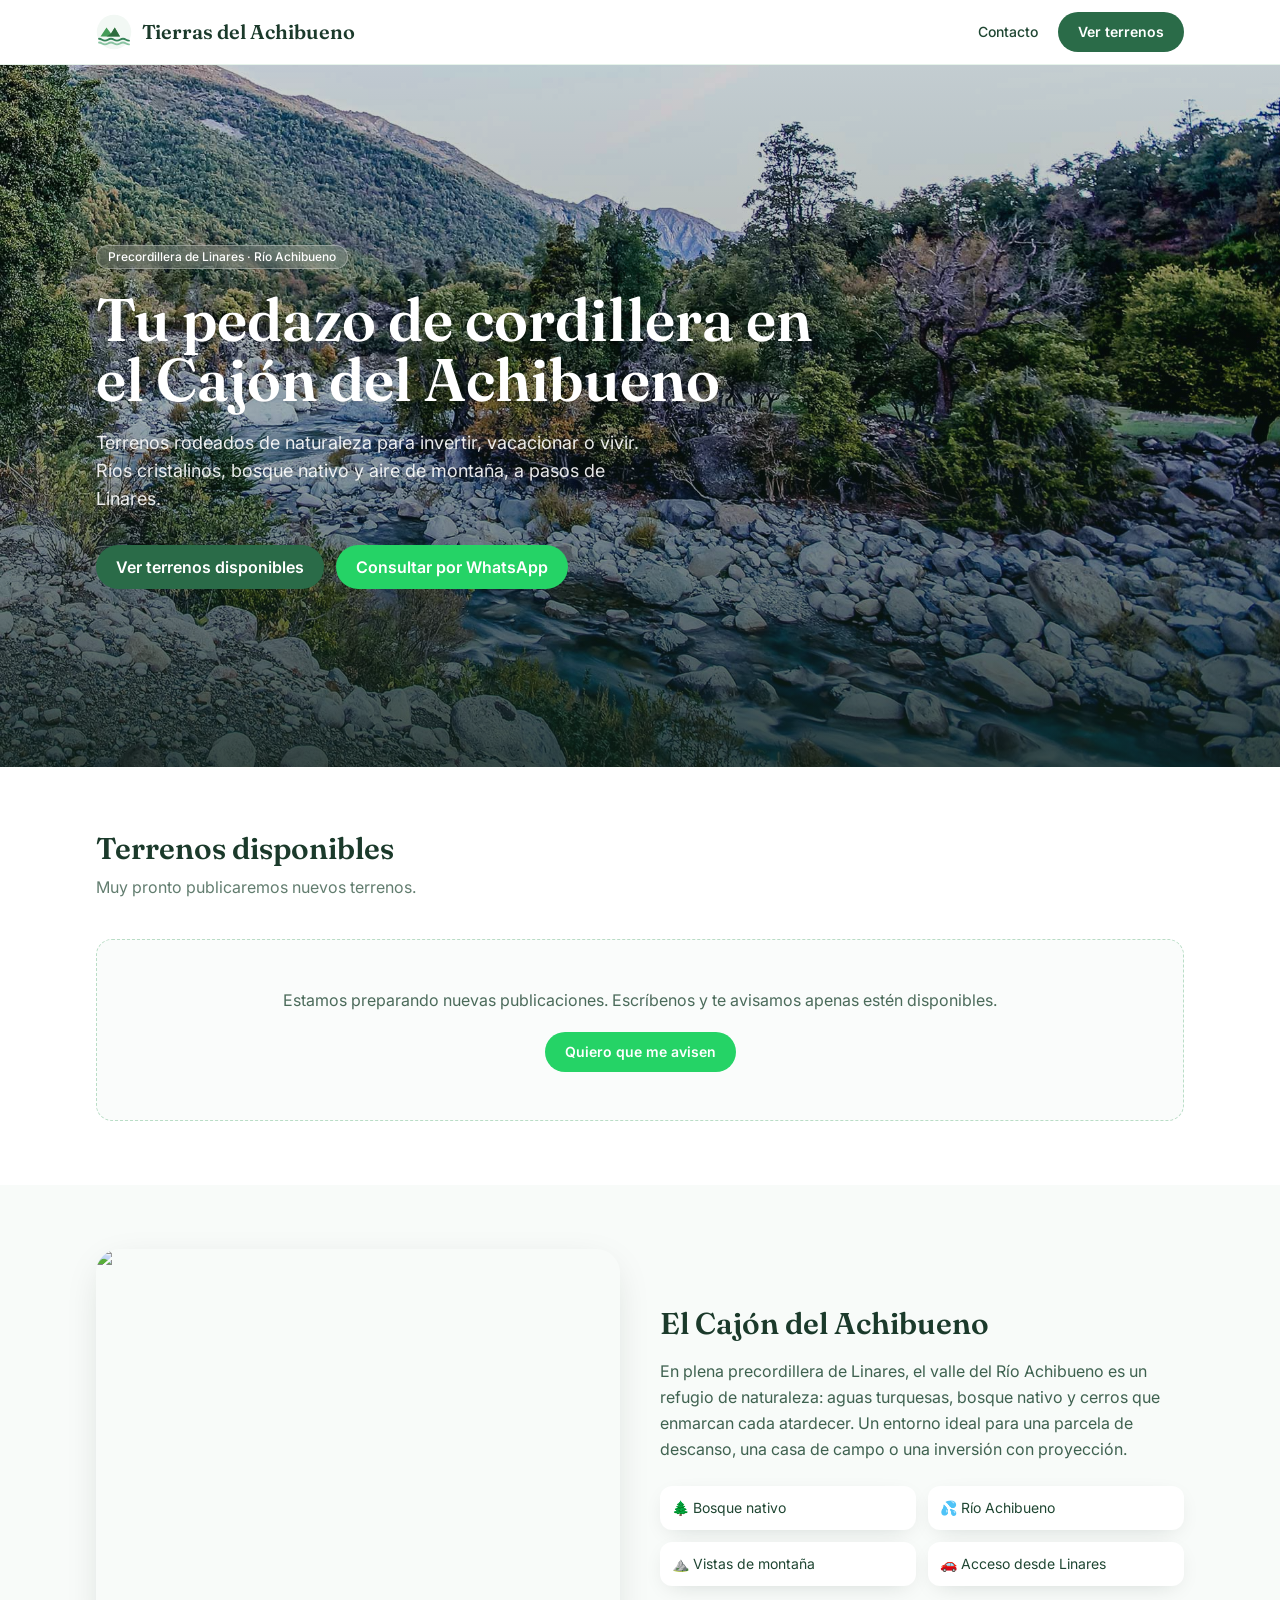
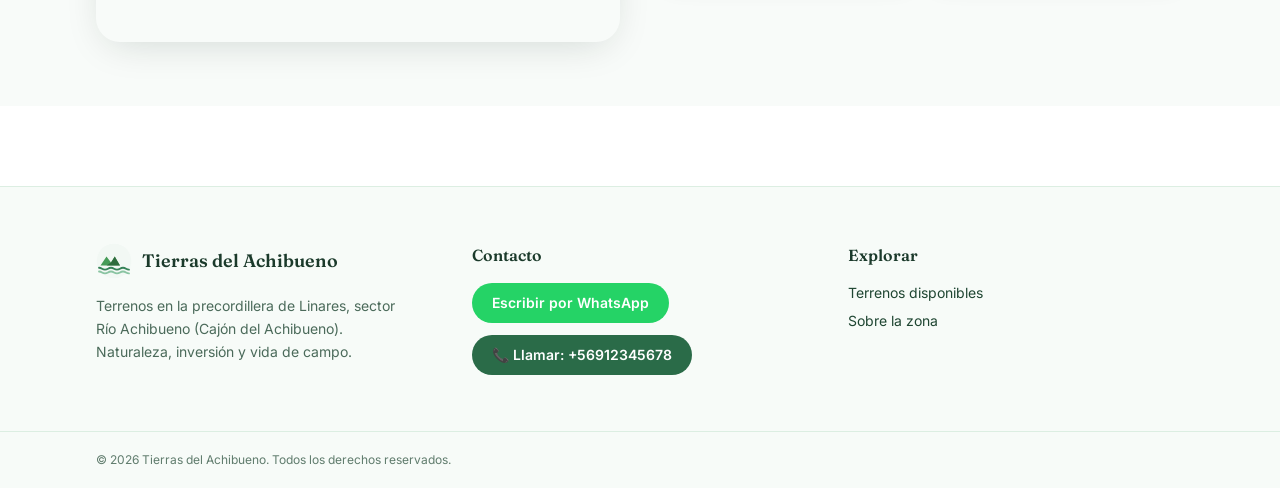
==== commit b85b087f: "Add files via upload" ====
--- a/index.html
+++ b/index.html
@@ -1 +1 @@
-<!DOCTYPE html><!--xvTPiWlgc2X4i2MfMQrAW--><html lang="es"><head><meta charSet="utf-8"/><meta name="viewport" content="width=device-width, initial-scale=1"/><link rel="preload" as="image" href="/portada.jpg"/><link rel="stylesheet" href="/_next/static/css/43f44b212105ccb3.css" data-precedence="next"/><link rel="preload" as="script" fetchPriority="low" href="/_next/static/chunks/webpack-2535bc278c750fc0.js"/><script src="/_next/static/chunks/4bd1b696-c023c6e3521b1417.js" async=""></script><script src="/_next/static/chunks/255-a85cef9cc3a04b12.js" async=""></script><script src="/_next/static/chunks/main-app-4134cba7eead072b.js" async=""></script><script src="/_next/static/chunks/131-1aa86f26a16ae8a3.js" async=""></script><script src="/_next/static/chunks/619-ba102abea3e3d0e4.js" async=""></script><script src="/_next/static/chunks/app/(site)/layout-c780969548e491ee.js" async=""></script><script src="/_next/static/chunks/239-6614e9f07c78a9e3.js" async=""></script><script src="/_next/static/chunks/app/(site)/page-4613d1020b28fbea.js" async=""></script><link rel="preconnect" href="https://fonts.googleapis.com"/><link rel="preconnect" href="https://fonts.gstatic.com" crossorigin="anonymous"/><title>Tierras del Achibueno — Terrenos en el Cajón del Achibueno, Linares</title><meta name="description" content="Terrenos en venta en la precordillera de Linares, sector Río Achibueno (Cajón del Achibueno). Parcelas y sitios en la naturaleza para invertir, vacacionar o vivir."/><meta name="keywords" content="terrenos en venta,terrenos Linares,Río Achibueno,Cajón del Achibueno,parcelas precordillera,terrenos Maule,parcelas de agrado,terrenos naturaleza Chile"/><meta name="robots" content="index, follow"/><link rel="canonical" href="https://tierrasdelachibueno.cl/"/><meta property="og:title" content="Tierras del Achibueno — Terrenos en el Cajón del Achibueno, Linares"/><meta property="og:description" content="Terrenos en venta en la precordillera de Linares, sector Río Achibueno (Cajón del Achibueno). Parcelas y sitios en la naturaleza para invertir, vacacionar o vivir."/><meta property="og:url" content="https://tierrasdelachibueno.cl/"/><meta property="og:site_name" content="Tierras del Achibueno"/><meta property="og:locale" content="es_CL"/><meta property="og:image" content="https://tierrasdelachibueno.cl/portada.jpg"/><meta property="og:type" content="website"/><meta name="twitter:card" content="summary_large_image"/><meta name="twitter:title" content="Tierras del Achibueno — Terrenos en el Cajón del Achibueno, Linares"/><meta name="twitter:description" content="Terrenos en venta en la precordillera de Linares, sector Río Achibueno (Cajón del Achibueno). Parcelas y sitios en la naturaleza para invertir, vacacionar o vivir."/><meta name="twitter:image" content="https://tierrasdelachibueno.cl/portada.jpg"/><link href="https://fonts.googleapis.com/css2?family=Fraunces:opsz,wght@9..144,400;9..144,500;9..144,600&amp;family=Inter:wght@400;500;600;700&amp;display=swap" rel="stylesheet"/><script type="application/ld+json">{"@context":"https://schema.org","@type":"RealEstateAgent","name":"Tierras del Achibueno","description":"Terrenos en venta en la precordillera de Linares, sector Río Achibueno (Cajón del Achibueno). Parcelas y sitios en la naturaleza para invertir, vacacionar o vivir.","areaServed":"Cajón del Achibueno, Linares, Región del Maule, Chile","telephone":"+56912345678","url":"https://tierrasdelachibueno.cl","image":"https://tierrasdelachibueno.cl/portada.jpg"}</script><script>window.va=window.va||function(){(window.vaq=window.vaq||[]).push(arguments);};</script><script defer="" src="/_vercel/insights/script.js"></script><script src="/_next/static/chunks/polyfills-42372ed130431b0a.js" noModule=""></script></head><body class="font-sans"><div hidden=""><!--$--><!--/$--></div><header class="sticky top-0 z-40 border-b border-rio-100/70 bg-white/85 backdrop-blur"><div class="container-page flex h-16 items-center justify-between"><a class="flex items-center gap-2.5" href="/"><svg class="h-9 w-9" viewBox="0 0 48 48" fill="none" xmlns="http://www.w3.org/2000/svg" aria-hidden="true"><circle cx="24" cy="24" r="23" class="fill-rio-50"></circle><path d="M6 30l8-12 6 8 5-8 7 12z" class="fill-monte-500"></path><path d="M20 26l5-8 7 12H14z" class="fill-monte-700" opacity="0.85"></path><path d="M4 33c4 0 4 2.5 8 2.5S16 33 20 33s4 2.5 8 2.5S32 33 36 33s4 2.5 8 2.5" class="stroke-rio-500" stroke-width="2.4" stroke-linecap="round" fill="none"></path><path d="M4 38c4 0 4 2.5 8 2.5S16 38 20 38s4 2.5 8 2.5S32 38 36 38s4 2.5 8 2.5" class="stroke-rio-300" stroke-width="2.4" stroke-linecap="round" fill="none"></path></svg><span class="font-display text-lg font-semibold leading-tight text-rio-900 sm:text-xl">Tierras del Achibueno</span></a><nav class="flex items-center gap-1 sm:gap-2"><a class="rounded-full px-3 py-2 text-sm font-medium text-rio-800 hover:bg-rio-50" href="/#contacto">Contacto</a><a class="btn-primary" href="/#terrenos">Ver terrenos</a></nav></div></header><main class="min-h-[60vh]"><section class="relative isolate flex min-h-[78vh] items-center overflow-hidden"><img alt="Paisaje de la precordillera del Achibueno" decoding="async" data-nimg="fill" class="-z-10 object-cover" style="position:absolute;height:100%;width:100%;left:0;top:0;right:0;bottom:0;color:transparent" src="/portada.jpg"/><div class="absolute inset-0 -z-10 bg-gradient-to-t from-rio-950/80 via-rio-950/35 to-rio-950/20"></div><div class="container-page py-24 text-white"><span class="chip bg-white/15 text-white ring-white/30 backdrop-blur">Precordillera de Linares · Río Achibueno</span><h1 class="mt-5 max-w-3xl font-display text-4xl font-semibold leading-tight drop-shadow-sm sm:text-5xl md:text-6xl">Tu pedazo de cordillera en el Cajón del Achibueno</h1><p class="mt-5 max-w-xl text-lg text-white/90">Terrenos rodeados de naturaleza para invertir, vacacionar o vivir. Ríos cristalinos, bosque nativo y aire de montaña, a pasos de Linares.</p><div class="mt-8 flex flex-wrap gap-3"><a class="btn-primary text-base" href="#terrenos">Ver terrenos disponibles</a><a href="https://wa.me/56912345678?text=Hola%2C%20me%20interesan%20los%20terrenos%20de%20Tierras%20del%20Achibueno." target="_blank" rel="noopener noreferrer" class="btn-whatsapp text-base">Consultar por WhatsApp</a></div></div></section><section id="terrenos" class="container-page scroll-mt-20 py-16"><div class="flex flex-col gap-2 sm:flex-row sm:items-end sm:justify-between"><div><h2 class="font-display text-3xl font-semibold text-rio-900">Terrenos disponibles</h2><p class="mt-2 text-rio-800/70">Cargando terrenos…</p></div></div><div class="mt-10 grid gap-6 sm:grid-cols-2 lg:grid-cols-3"><div class="h-80 animate-pulse rounded-2xl bg-rio-50"></div><div class="h-80 animate-pulse rounded-2xl bg-rio-50"></div><div class="h-80 animate-pulse rounded-2xl bg-rio-50"></div></div></section><section id="zona" class="scroll-mt-20 bg-rio-50/50 py-16"><div class="container-page grid items-center gap-10 md:grid-cols-2"><div class="relative aspect-[4/3] overflow-hidden rounded-3xl shadow-soft"><img alt="El Cajón del Achibueno" loading="lazy" decoding="async" data-nimg="fill" class="object-cover" style="position:absolute;height:100%;width:100%;left:0;top:0;right:0;bottom:0;color:transparent" src="https://images.unsplash.com/photo-1470770841072-f978cf4d019e?auto=format&amp;fit=crop&amp;w=1200&amp;q=80"/></div><div><h2 class="font-display text-3xl font-semibold text-rio-900">El Cajón del Achibueno</h2><p class="mt-4 whitespace-pre-line leading-relaxed text-rio-800/85">En plena precordillera de Linares, el valle del Río Achibueno es un refugio de naturaleza: aguas turquesas, bosque nativo y cerros que enmarcan cada atardecer. Un entorno ideal para una parcela de descanso, una casa de campo o una inversión con proyección.</p><ul class="mt-6 grid grid-cols-2 gap-3 text-sm text-rio-800"><li class="rounded-xl bg-white p-3 shadow-card">🌲 Bosque nativo</li><li class="rounded-xl bg-white p-3 shadow-card">💦 Río Achibueno</li><li class="rounded-xl bg-white p-3 shadow-card">⛰️ Vistas de montaña</li><li class="rounded-xl bg-white p-3 shadow-card">🚗 Acceso desde Linares</li></ul></div></div></section><!--$--><!--/$--></main><footer id="contacto" class="mt-20 border-t border-rio-100 bg-rio-50/60"><div class="container-page grid gap-10 py-14 md:grid-cols-3"><div><div class="flex items-center gap-2.5"><svg class="h-9 w-9" viewBox="0 0 48 48" fill="none" xmlns="http://www.w3.org/2000/svg" aria-hidden="true"><circle cx="24" cy="24" r="23" class="fill-rio-50"></circle><path d="M6 30l8-12 6 8 5-8 7 12z" class="fill-monte-500"></path><path d="M20 26l5-8 7 12H14z" class="fill-monte-700" opacity="0.85"></path><path d="M4 33c4 0 4 2.5 8 2.5S16 33 20 33s4 2.5 8 2.5S32 33 36 33s4 2.5 8 2.5" class="stroke-rio-500" stroke-width="2.4" stroke-linecap="round" fill="none"></path><path d="M4 38c4 0 4 2.5 8 2.5S16 38 20 38s4 2.5 8 2.5S32 38 36 38s4 2.5 8 2.5" class="stroke-rio-300" stroke-width="2.4" stroke-linecap="round" fill="none"></path></svg><span class="font-display text-lg font-semibold text-rio-900">Tierras del Achibueno</span></div><p class="mt-4 max-w-xs text-sm leading-relaxed text-rio-800/80">Terrenos en la precordillera de Linares, sector Río Achibueno (Cajón del Achibueno). Naturaleza, inversión y vida de campo.</p></div><div><h3 class="font-display text-base font-semibold text-rio-900">Contacto</h3><div class="mt-4 flex flex-col gap-3 text-sm"><a href="https://wa.me/56912345678?text=Hola%2C%20me%20interesan%20los%20terrenos%20de%20Tierras%20del%20Achibueno." target="_blank" rel="noopener noreferrer" class="btn-whatsapp w-fit">Escribir por WhatsApp</a><a href="tel:+56912345678" class="text-rio-800 hover:text-rio-600">Llamar: <!-- -->+56912345678</a></div></div><div><h3 class="font-display text-base font-semibold text-rio-900">Explorar</h3><ul class="mt-4 flex flex-col gap-2 text-sm text-rio-800"><li><a class="hover:text-rio-600" href="/#terrenos">Terrenos disponibles</a></li><li><a class="hover:text-rio-600" href="/#zona">Sobre la zona</a></li></ul></div></div><div class="border-t border-rio-100"><div class="container-page flex flex-col items-center justify-between gap-2 py-5 text-xs text-rio-800/70 sm:flex-row"><p>© <!-- -->2026<!-- --> <!-- -->Tierras del Achibueno<!-- -->. Todos los derechos reservados.</p></div></div></footer><script src="/_next/static/chunks/webpack-2535bc278c750fc0.js" id="_R_" async=""></script><script>(self.__next_f=self.__next_f||[]).push([0])</script><script>self.__next_f.push([1,"1:\"$Sreact.fragment\"\n2:I[9766,[],\"\"]\n3:I[8924,[],\"\"]\n4:I[2619,[\"131\",\"static/chunks/131-1aa86f26a16ae8a3.js\",\"619\",\"static/chunks/619-ba102abea3e3d0e4.js\",\"750\",\"static/chunks/app/(site)/layout-c780969548e491ee.js\"],\"\"]\nb:I[7150,[],\"\"]\n:HL[\"/_next/static/css/43f44b212105ccb3.css\",\"style\"]\n"])</script><script>self.__next_f.push([1,"0:{\"P\":null,\"b\":\"xvTPiWlgc2X4i2MfMQrAW\",\"p\":\"\",\"c\":[\"\",\"\"],\"i\":false,\"f\":[[[\"\",{\"children\":[\"(site)\",{\"children\":[\"__PAGE__\",{}]}]},\"$undefined\",\"$undefined\",true],[\"\",[\"$\",\"$1\",\"c\",{\"children\":[[[\"$\",\"link\",\"0\",{\"rel\":\"stylesheet\",\"href\":\"/_next/static/css/43f44b212105ccb3.css\",\"precedence\":\"next\",\"crossOrigin\":\"$undefined\",\"nonce\":\"$undefined\"}]],[\"$\",\"html\",null,{\"lang\":\"es\",\"children\":[[\"$\",\"head\",null,{\"children\":[[\"$\",\"link\",null,{\"rel\":\"preconnect\",\"href\":\"https://fonts.googleapis.com\"}],[\"$\",\"link\",null,{\"rel\":\"preconnect\",\"href\":\"https://fonts.gstatic.com\",\"crossOrigin\":\"anonymous\"}],[\"$\",\"link\",null,{\"href\":\"https://fonts.googleapis.com/css2?family=Fraunces:opsz,wght@9..144,400;9..144,500;9..144,600\u0026family=Inter:wght@400;500;600;700\u0026display=swap\",\"rel\":\"stylesheet\"}],[\"$\",\"script\",null,{\"type\":\"application/ld+json\",\"dangerouslySetInnerHTML\":{\"__html\":\"{\\\"@context\\\":\\\"https://schema.org\\\",\\\"@type\\\":\\\"RealEstateAgent\\\",\\\"name\\\":\\\"Tierras del Achibueno\\\",\\\"description\\\":\\\"Terrenos en venta en la precordillera de Linares, sector Río Achibueno (Cajón del Achibueno). Parcelas y sitios en la naturaleza para invertir, vacacionar o vivir.\\\",\\\"areaServed\\\":\\\"Cajón del Achibueno, Linares, Región del Maule, Chile\\\",\\\"telephone\\\":\\\"+56912345678\\\",\\\"url\\\":\\\"https://tierrasdelachibueno.cl\\\",\\\"image\\\":\\\"https://tierrasdelachibueno.cl/portada.jpg\\\"}\"}}],[\"$\",\"script\",null,{\"dangerouslySetInnerHTML\":{\"__html\":\"window.va=window.va||function(){(window.vaq=window.vaq||[]).push(arguments);};\"}}],[\"$\",\"script\",null,{\"defer\":true,\"src\":\"/_vercel/insights/script.js\"}]]}],[\"$\",\"body\",null,{\"className\":\"font-sans\",\"children\":[\"$\",\"$L2\",null,{\"parallelRouterKey\":\"children\",\"error\":\"$undefined\",\"errorStyles\":\"$undefined\",\"errorScripts\":\"$undefined\",\"template\":[\"$\",\"$L3\",null,{}],\"templateStyles\":\"$undefined\",\"templateScripts\":\"$undefined\",\"notFound\":[[\"$\",\"div\",null,{\"className\":\"flex min-h-screen flex-col items-center justify-center gap-4 px-4 text-center\",\"children\":[[\"$\",\"svg\",null,{\"className\":\"h-14 w-14\",\"viewBox\":\"0 0 48 48\",\"fill\":\"none\",\"xmlns\":\"http://www.w3.org/2000/svg\",\"aria-hidden\":\"true\",\"children\":[[\"$\",\"circle\",null,{\"cx\":\"24\",\"cy\":\"24\",\"r\":\"23\",\"className\":\"fill-rio-50\"}],[\"$\",\"path\",null,{\"d\":\"M6 30l8-12 6 8 5-8 7 12z\",\"className\":\"fill-monte-500\"}],[\"$\",\"path\",null,{\"d\":\"M20 26l5-8 7 12H14z\",\"className\":\"fill-monte-700\",\"opacity\":\"0.85\"}],[\"$\",\"path\",null,{\"d\":\"M4 33c4 0 4 2.5 8 2.5S16 33 20 33s4 2.5 8 2.5S32 33 36 33s4 2.5 8 2.5\",\"className\":\"stroke-rio-500\",\"strokeWidth\":\"2.4\",\"strokeLinecap\":\"round\",\"fill\":\"none\"}],[\"$\",\"path\",null,{\"d\":\"M4 38c4 0 4 2.5 8 2.5S16 38 20 38s4 2.5 8 2.5S32 38 36 38s4 2.5 8 2.5\",\"className\":\"stroke-rio-300\",\"strokeWidth\":\"2.4\",\"strokeLinecap\":\"round\",\"fill\":\"none\"}]]}],[\"$\",\"h1\",null,{\"className\":\"font-display text-2xl font-semibold text-rio-900\",\"children\":\"Página no encontrada\"}],[\"$\",\"p\",null,{\"className\":\"max-w-sm text-rio-800/70\",\"children\":\"El terreno o la página que buscas ya no está disponible.\"}],[\"$\",\"$L4\",null,{\"href\":\"/\",\"className\":\"btn-primary\",\"children\":\"Volver al inicio\"}]]}],[]],\"forbidden\":\"$undefined\",\"unauthorized\":\"$undefined\"}]}]]}]]}],{\"children\":[\"(site)\",[\"$\",\"$1\",\"c\",{\"children\":[null,[[\"$\",\"header\",null,{\"className\":\"sticky top-0 z-40 border-b border-rio-100/70 bg-white/85 backdrop-blur\",\"children\":[\"$\",\"div\",null,{\"className\":\"container-page flex h-16 items-center justify-between\",\"children\":[[\"$\",\"$L4\",null,{\"href\":\"/\",\"className\":\"flex items-center gap-2.5\",\"children\":[[\"$\",\"svg\",null,{\"className\":\"h-9 w-9\",\"viewBox\":\"0 0 48 48\",\"fill\":\"none\",\"xmlns\":\"http://www.w3.org/2000/svg\",\"aria-hidden\":\"true\",\"children\":[[\"$\",\"circle\",null,{\"cx\":\"24\",\"cy\":\"24\",\"r\":\"23\",\"className\":\"fill-rio-50\"}],[\"$\",\"path\",null,{\"d\":\"M6 30l8-12 6 8 5-8 7 12z\",\"className\":\"fill-monte-500\"}],[\"$\",\"path\",null,{\"d\":\"M20 26l5-8 7 12H14z\",\"className\":\"fill-monte-700\",\"opacity\":\"0.85\"}],[\"$\",\"path\",null,{\"d\":\"M4 33c4 0 4 2.5 8 2.5S16 33 20 33s4 2.5 8 2.5S32 33 36 33s4 2.5 8 2.5\",\"className\":\"stroke-rio-500\",\"strokeWidth\":\"2.4\",\"strokeLinecap\":\"round\",\"fill\":\"none\"}],[\"$\",\"path\",null,{\"d\":\"M4 38c4 0 4 2.5 8 2.5S16 38 20 38s4 2.5 8 2.5S32 38 36 38s4 2.5 8 2.5\",\"className\":\"stroke-rio-300\",\"strokeWidth\":\"2.4\",\"strokeLinecap\":\"round\",\"fill\":\"none\"}]]}],[\"$\",\"span\",null,{\"className\":\"font-display text-lg font-semibold leading-tight text-rio-900 sm:text-xl\",\"children\":\"Tierras del Achibueno\"}]]}],[\"$\",\"nav\",null,{\"className\":\"flex items-center gap-1 sm:gap-2\",\"children\":[\"$L5\",\"$L6\"]}]]}]}],\"$L7\",\"$L8\"]]}],{\"children\":[\"__PAGE__\",\"$L9\",{},null,false]},null,false]},null,false],\"$La\",false]],\"m\":\"$undefined\",\"G\":[\"$b\",[]],\"s\":false,\"S\":true}\n"])</script><script>self.__next_f.push([1,"c:I[8743,[\"131\",\"static/chunks/131-1aa86f26a16ae8a3.js\",\"619\",\"static/chunks/619-ba102abea3e3d0e4.js\",\"750\",\"static/chunks/app/(site)/layout-c780969548e491ee.js\"],\"Footer\"]\nd:I[1959,[],\"ClientPageRoot\"]\ne:I[7451,[\"131\",\"static/chunks/131-1aa86f26a16ae8a3.js\",\"619\",\"static/chunks/619-ba102abea3e3d0e4.js\",\"239\",\"static/chunks/239-6614e9f07c78a9e3.js\",\"13\",\"static/chunks/app/(site)/page-4613d1020b28fbea.js\"],\"default\"]\n11:I[4431,[],\"OutletBoundary\"]\n13:I[5278,[],\"AsyncMetadataOutlet\"]\n15:I[4431,[],\"ViewportBoundary\"]\n17:I[4431,[],\"MetadataBoundary\"]\n18:\"$Sreact.suspense\"\n5:[\"$\",\"$L4\",null,{\"href\":\"/#contacto\",\"className\":\"rounded-full px-3 py-2 text-sm font-medium text-rio-800 hover:bg-rio-50\",\"children\":\"Contacto\"}]\n6:[\"$\",\"$L4\",null,{\"href\":\"/#terrenos\",\"className\":\"btn-primary\",\"children\":\"Ver terrenos\"}]\n7:[\"$\",\"main\",null,{\"className\":\"min-h-[60vh]\",\"children\":[\"$\",\"$L2\",null,{\"parallelRouterKey\":\"children\",\"error\":\"$undefined\",\"errorStyles\":\"$undefined\",\"errorScripts\":\"$undefined\",\"template\":[\"$\",\"$L3\",null,{}],\"templateStyles\":\"$undefined\",\"templateScripts\":\"$undefined\",\"notFound\":\"$undefined\",\"forbidden\":\"$undefined\",\"unauthorized\":\"$undefined\"}]}]\n8:[\"$\",\"$Lc\",null,{}]\n9:[\"$\",\"$1\",\"c\",{\"children\":[[\"$\",\"$Ld\",null,{\"Component\":\"$e\",\"searchParams\":{},\"params\":{},\"promises\":[\"$@f\",\"$@10\"]}],null,[\"$\",\"$L11\",null,{\"children\":[\"$L12\",[\"$\",\"$L13\",null,{\"promise\":\"$@14\"}]]}]]}]\na:[\"$\",\"$1\",\"h\",{\"children\":[null,[[\"$\",\"$L15\",null,{\"children\":\"$L16\"}],null],[\"$\",\"$L17\",null,{\"children\":[\"$\",\"div\",null,{\"hidden\":true,\"children\":[\"$\",\"$18\",null,{\"fallback\":null,\"children\":\"$L19\"}]}]}]]}]\n"])</script><script>self.__next_f.push([1,"f:{}\n10:\"$9:props:children:0:props:params\"\n"])</script><script>self.__next_f.push([1,"16:[[\"$\",\"meta\",\"0\",{\"charSet\":\"utf-8\"}],[\"$\",\"meta\",\"1\",{\"name\":\"viewport\",\"content\":\"width=device-width, initial-scale=1\"}]]\n12:null\n"])</script><script>self.__next_f.push([1,"14:{\"metadata\":[[\"$\",\"title\",\"0\",{\"children\":\"Tierras del Achibueno — Terrenos en el Cajón del Achibueno, Linares\"}],[\"$\",\"meta\",\"1\",{\"name\":\"description\",\"content\":\"Terrenos en venta en la precordillera de Linares, sector Río Achibueno (Cajón del Achibueno). Parcelas y sitios en la naturaleza para invertir, vacacionar o vivir.\"}],[\"$\",\"meta\",\"2\",{\"name\":\"keywords\",\"content\":\"terrenos en venta,terrenos Linares,Río Achibueno,Cajón del Achibueno,parcelas precordillera,terrenos Maule,parcelas de agrado,terrenos naturaleza Chile\"}],[\"$\",\"meta\",\"3\",{\"name\":\"robots\",\"content\":\"index, follow\"}],[\"$\",\"link\",\"4\",{\"rel\":\"canonical\",\"href\":\"https://tierrasdelachibueno.cl/\"}],[\"$\",\"meta\",\"5\",{\"property\":\"og:title\",\"content\":\"Tierras del Achibueno — Terrenos en el Cajón del Achibueno, Linares\"}],[\"$\",\"meta\",\"6\",{\"property\":\"og:description\",\"content\":\"Terrenos en venta en la precordillera de Linares, sector Río Achibueno (Cajón del Achibueno). Parcelas y sitios en la naturaleza para invertir, vacacionar o vivir.\"}],[\"$\",\"meta\",\"7\",{\"property\":\"og:url\",\"content\":\"https://tierrasdelachibueno.cl/\"}],[\"$\",\"meta\",\"8\",{\"property\":\"og:site_name\",\"content\":\"Tierras del Achibueno\"}],[\"$\",\"meta\",\"9\",{\"property\":\"og:locale\",\"content\":\"es_CL\"}],[\"$\",\"meta\",\"10\",{\"property\":\"og:image\",\"content\":\"https://tierrasdelachibueno.cl/portada.jpg\"}],[\"$\",\"meta\",\"11\",{\"property\":\"og:type\",\"content\":\"website\"}],[\"$\",\"meta\",\"12\",{\"name\":\"twitter:card\",\"content\":\"summary_large_image\"}],[\"$\",\"meta\",\"13\",{\"name\":\"twitter:title\",\"content\":\"Tierras del Achibueno — Terrenos en el Cajón del Achibueno, Linares\"}],[\"$\",\"meta\",\"14\",{\"name\":\"twitter:description\",\"content\":\"Terrenos en venta en la precordillera de Linares, sector Río Achibueno (Cajón del Achibueno). Parcelas y sitios en la naturaleza para invertir, vacacionar o vivir.\"}],[\"$\",\"meta\",\"15\",{\"name\":\"twitter:image\",\"content\":\"https://tierrasdelachibueno.cl/portada.jpg\"}]],\"error\":null,\"digest\":\"$undefined\"}\n"])</script><script>self.__next_f.push([1,"19:\"$14:metadata\"\n"])</script></body></html>+<!DOCTYPE html><!--w3FjcBBioIg6yj0UIuP9m--><html lang="es"><head><meta charSet="utf-8"/><meta name="viewport" content="width=device-width, initial-scale=1"/><link rel="preload" as="image" href="/portada.jpg"/><link rel="stylesheet" href="/_next/static/css/43f44b212105ccb3.css" data-precedence="next"/><link rel="preload" as="script" fetchPriority="low" href="/_next/static/chunks/webpack-2535bc278c750fc0.js"/><script src="/_next/static/chunks/4bd1b696-c023c6e3521b1417.js" async=""></script><script src="/_next/static/chunks/255-a85cef9cc3a04b12.js" async=""></script><script src="/_next/static/chunks/main-app-4134cba7eead072b.js" async=""></script><script src="/_next/static/chunks/131-1aa86f26a16ae8a3.js" async=""></script><script src="/_next/static/chunks/619-ba102abea3e3d0e4.js" async=""></script><script src="/_next/static/chunks/app/(site)/layout-a0b5bc5db057f0c2.js" async=""></script><script src="/_next/static/chunks/239-6614e9f07c78a9e3.js" async=""></script><script src="/_next/static/chunks/app/(site)/page-4613d1020b28fbea.js" async=""></script><link rel="preconnect" href="https://fonts.googleapis.com"/><link rel="preconnect" href="https://fonts.gstatic.com" crossorigin="anonymous"/><title>Tierras del Achibueno — Terrenos en el Cajón del Achibueno, Linares</title><meta name="description" content="Terrenos en venta en la precordillera de Linares, sector Río Achibueno (Cajón del Achibueno). Parcelas y sitios en la naturaleza para invertir, vacacionar o vivir."/><meta name="keywords" content="terrenos en venta,terrenos Linares,Río Achibueno,Cajón del Achibueno,parcelas precordillera,terrenos Maule,parcelas de agrado,terrenos naturaleza Chile"/><meta name="robots" content="index, follow"/><link rel="canonical" href="https://tierrasdelachibueno.cl/"/><meta property="og:title" content="Tierras del Achibueno — Terrenos en el Cajón del Achibueno, Linares"/><meta property="og:description" content="Terrenos en venta en la precordillera de Linares, sector Río Achibueno (Cajón del Achibueno). Parcelas y sitios en la naturaleza para invertir, vacacionar o vivir."/><meta property="og:url" content="https://tierrasdelachibueno.cl/"/><meta property="og:site_name" content="Tierras del Achibueno"/><meta property="og:locale" content="es_CL"/><meta property="og:image" content="https://tierrasdelachibueno.cl/portada.jpg"/><meta property="og:type" content="website"/><meta name="twitter:card" content="summary_large_image"/><meta name="twitter:title" content="Tierras del Achibueno — Terrenos en el Cajón del Achibueno, Linares"/><meta name="twitter:description" content="Terrenos en venta en la precordillera de Linares, sector Río Achibueno (Cajón del Achibueno). Parcelas y sitios en la naturaleza para invertir, vacacionar o vivir."/><meta name="twitter:image" content="https://tierrasdelachibueno.cl/portada.jpg"/><link href="https://fonts.googleapis.com/css2?family=Fraunces:opsz,wght@9..144,400;9..144,500;9..144,600&amp;family=Inter:wght@400;500;600;700&amp;display=swap" rel="stylesheet"/><script type="application/ld+json">{"@context":"https://schema.org","@type":"RealEstateAgent","name":"Tierras del Achibueno","description":"Terrenos en venta en la precordillera de Linares, sector Río Achibueno (Cajón del Achibueno). Parcelas y sitios en la naturaleza para invertir, vacacionar o vivir.","areaServed":"Cajón del Achibueno, Linares, Región del Maule, Chile","telephone":"+56912345678","url":"https://tierrasdelachibueno.cl","image":"https://tierrasdelachibueno.cl/portada.jpg"}</script><script>window.va=window.va||function(){(window.vaq=window.vaq||[]).push(arguments);};</script><script defer="" src="/_vercel/insights/script.js"></script><script src="/_next/static/chunks/polyfills-42372ed130431b0a.js" noModule=""></script></head><body class="font-sans"><div hidden=""><!--$--><!--/$--></div><header class="sticky top-0 z-40 border-b border-rio-100/70 bg-white/85 backdrop-blur"><div class="container-page flex h-16 items-center justify-between"><a class="flex items-center gap-2.5" href="/"><svg class="h-9 w-9" viewBox="0 0 48 48" fill="none" xmlns="http://www.w3.org/2000/svg" aria-hidden="true"><circle cx="24" cy="24" r="23" class="fill-rio-50"></circle><path d="M6 30l8-12 6 8 5-8 7 12z" class="fill-monte-500"></path><path d="M20 26l5-8 7 12H14z" class="fill-monte-700" opacity="0.85"></path><path d="M4 33c4 0 4 2.5 8 2.5S16 33 20 33s4 2.5 8 2.5S32 33 36 33s4 2.5 8 2.5" class="stroke-rio-500" stroke-width="2.4" stroke-linecap="round" fill="none"></path><path d="M4 38c4 0 4 2.5 8 2.5S16 38 20 38s4 2.5 8 2.5S32 38 36 38s4 2.5 8 2.5" class="stroke-rio-300" stroke-width="2.4" stroke-linecap="round" fill="none"></path></svg><span class="font-display text-lg font-semibold leading-tight text-rio-900 sm:text-xl">Tierras del Achibueno</span></a><nav class="flex items-center gap-1 sm:gap-2"><a class="rounded-full px-3 py-2 text-sm font-medium text-rio-800 hover:bg-rio-50" href="/#contacto">Contacto</a><a class="btn-primary" href="/#terrenos">Ver terrenos</a></nav></div></header><main class="min-h-[60vh]"><section class="relative isolate flex min-h-[78vh] items-center overflow-hidden"><img alt="Paisaje de la precordillera del Achibueno" decoding="async" data-nimg="fill" class="-z-10 object-cover" style="position:absolute;height:100%;width:100%;left:0;top:0;right:0;bottom:0;color:transparent" src="/portada.jpg"/><div class="absolute inset-0 -z-10 bg-gradient-to-t from-rio-950/80 via-rio-950/35 to-rio-950/20"></div><div class="container-page py-24 text-white"><span class="chip bg-white/15 text-white ring-white/30 backdrop-blur">Precordillera de Linares · Río Achibueno</span><h1 class="mt-5 max-w-3xl font-display text-4xl font-semibold leading-tight drop-shadow-sm sm:text-5xl md:text-6xl">Tu pedazo de cordillera en el Cajón del Achibueno</h1><p class="mt-5 max-w-xl text-lg text-white/90">Terrenos rodeados de naturaleza para invertir, vacacionar o vivir. Ríos cristalinos, bosque nativo y aire de montaña, a pasos de Linares.</p><div class="mt-8 flex flex-wrap gap-3"><a class="btn-primary text-base" href="#terrenos">Ver terrenos disponibles</a><a href="https://wa.me/56912345678?text=Hola%2C%20me%20interesan%20los%20terrenos%20de%20Tierras%20del%20Achibueno." target="_blank" rel="noopener noreferrer" class="btn-whatsapp text-base">Consultar por WhatsApp</a></div></div></section><section id="terrenos" class="container-page scroll-mt-20 py-16"><div class="flex flex-col gap-2 sm:flex-row sm:items-end sm:justify-between"><div><h2 class="font-display text-3xl font-semibold text-rio-900">Terrenos disponibles</h2><p class="mt-2 text-rio-800/70">Cargando terrenos…</p></div></div><div class="mt-10 grid gap-6 sm:grid-cols-2 lg:grid-cols-3"><div class="h-80 animate-pulse rounded-2xl bg-rio-50"></div><div class="h-80 animate-pulse rounded-2xl bg-rio-50"></div><div class="h-80 animate-pulse rounded-2xl bg-rio-50"></div></div></section><section id="zona" class="scroll-mt-20 bg-rio-50/50 py-16"><div class="container-page grid items-center gap-10 md:grid-cols-2"><div class="relative aspect-[4/3] overflow-hidden rounded-3xl shadow-soft"><img alt="El Cajón del Achibueno" loading="lazy" decoding="async" data-nimg="fill" class="object-cover" style="position:absolute;height:100%;width:100%;left:0;top:0;right:0;bottom:0;color:transparent" src="https://images.unsplash.com/photo-1470770841072-f978cf4d019e?auto=format&amp;fit=crop&amp;w=1200&amp;q=80"/></div><div><h2 class="font-display text-3xl font-semibold text-rio-900">El Cajón del Achibueno</h2><p class="mt-4 whitespace-pre-line leading-relaxed text-rio-800/85">En plena precordillera de Linares, el valle del Río Achibueno es un refugio de naturaleza: aguas turquesas, bosque nativo y cerros que enmarcan cada atardecer. Un entorno ideal para una parcela de descanso, una casa de campo o una inversión con proyección.</p><ul class="mt-6 grid grid-cols-2 gap-3 text-sm text-rio-800"><li class="rounded-xl bg-white p-3 shadow-card">🌲 Bosque nativo</li><li class="rounded-xl bg-white p-3 shadow-card">💦 Río Achibueno</li><li class="rounded-xl bg-white p-3 shadow-card">⛰️ Vistas de montaña</li><li class="rounded-xl bg-white p-3 shadow-card">🚗 Acceso desde Linares</li></ul></div></div></section><!--$--><!--/$--></main><footer id="contacto" class="mt-20 border-t border-rio-100 bg-rio-50/60"><div class="container-page grid gap-10 py-14 md:grid-cols-3"><div><div class="flex items-center gap-2.5"><svg class="h-9 w-9" viewBox="0 0 48 48" fill="none" xmlns="http://www.w3.org/2000/svg" aria-hidden="true"><circle cx="24" cy="24" r="23" class="fill-rio-50"></circle><path d="M6 30l8-12 6 8 5-8 7 12z" class="fill-monte-500"></path><path d="M20 26l5-8 7 12H14z" class="fill-monte-700" opacity="0.85"></path><path d="M4 33c4 0 4 2.5 8 2.5S16 33 20 33s4 2.5 8 2.5S32 33 36 33s4 2.5 8 2.5" class="stroke-rio-500" stroke-width="2.4" stroke-linecap="round" fill="none"></path><path d="M4 38c4 0 4 2.5 8 2.5S16 38 20 38s4 2.5 8 2.5S32 38 36 38s4 2.5 8 2.5" class="stroke-rio-300" stroke-width="2.4" stroke-linecap="round" fill="none"></path></svg><span class="font-display text-lg font-semibold text-rio-900">Tierras del Achibueno</span></div><p class="mt-4 max-w-xs text-sm leading-relaxed text-rio-800/80">Terrenos en la precordillera de Linares, sector Río Achibueno (Cajón del Achibueno). Naturaleza, inversión y vida de campo.</p></div><div><h3 class="font-display text-base font-semibold text-rio-900">Contacto</h3><div class="mt-4 flex flex-col gap-3 text-sm"><a href="https://wa.me/56912345678?text=Hola%2C%20me%20interesan%20los%20terrenos%20de%20Tierras%20del%20Achibueno." target="_blank" rel="noopener noreferrer" class="btn-whatsapp w-fit">Escribir por WhatsApp</a><a href="tel:+56912345678" class="btn-primary w-fit">📞 Llamar: <!-- -->+56912345678</a></div></div><div><h3 class="font-display text-base font-semibold text-rio-900">Explorar</h3><ul class="mt-4 flex flex-col gap-2 text-sm text-rio-800"><li><a class="hover:text-rio-600" href="/#terrenos">Terrenos disponibles</a></li><li><a class="hover:text-rio-600" href="/#zona">Sobre la zona</a></li></ul></div></div><div class="border-t border-rio-100"><div class="container-page flex flex-col items-center justify-between gap-2 py-5 text-xs text-rio-800/70 sm:flex-row"><p>© <!-- -->2026<!-- --> <!-- -->Tierras del Achibueno<!-- -->. Todos los derechos reservados.</p></div></div></footer><script src="/_next/static/chunks/webpack-2535bc278c750fc0.js" id="_R_" async=""></script><script>(self.__next_f=self.__next_f||[]).push([0])</script><script>self.__next_f.push([1,"1:\"$Sreact.fragment\"\n2:I[9766,[],\"\"]\n3:I[8924,[],\"\"]\n4:I[2619,[\"131\",\"static/chunks/131-1aa86f26a16ae8a3.js\",\"619\",\"static/chunks/619-ba102abea3e3d0e4.js\",\"750\",\"static/chunks/app/(site)/layout-a0b5bc5db057f0c2.js\"],\"\"]\nb:I[7150,[],\"\"]\n:HL[\"/_next/static/css/43f44b212105ccb3.css\",\"style\"]\n"])</script><script>self.__next_f.push([1,"0:{\"P\":null,\"b\":\"w3FjcBBioIg6yj0UIuP9m\",\"p\":\"\",\"c\":[\"\",\"\"],\"i\":false,\"f\":[[[\"\",{\"children\":[\"(site)\",{\"children\":[\"__PAGE__\",{}]}]},\"$undefined\",\"$undefined\",true],[\"\",[\"$\",\"$1\",\"c\",{\"children\":[[[\"$\",\"link\",\"0\",{\"rel\":\"stylesheet\",\"href\":\"/_next/static/css/43f44b212105ccb3.css\",\"precedence\":\"next\",\"crossOrigin\":\"$undefined\",\"nonce\":\"$undefined\"}]],[\"$\",\"html\",null,{\"lang\":\"es\",\"children\":[[\"$\",\"head\",null,{\"children\":[[\"$\",\"link\",null,{\"rel\":\"preconnect\",\"href\":\"https://fonts.googleapis.com\"}],[\"$\",\"link\",null,{\"rel\":\"preconnect\",\"href\":\"https://fonts.gstatic.com\",\"crossOrigin\":\"anonymous\"}],[\"$\",\"link\",null,{\"href\":\"https://fonts.googleapis.com/css2?family=Fraunces:opsz,wght@9..144,400;9..144,500;9..144,600\u0026family=Inter:wght@400;500;600;700\u0026display=swap\",\"rel\":\"stylesheet\"}],[\"$\",\"script\",null,{\"type\":\"application/ld+json\",\"dangerouslySetInnerHTML\":{\"__html\":\"{\\\"@context\\\":\\\"https://schema.org\\\",\\\"@type\\\":\\\"RealEstateAgent\\\",\\\"name\\\":\\\"Tierras del Achibueno\\\",\\\"description\\\":\\\"Terrenos en venta en la precordillera de Linares, sector Río Achibueno (Cajón del Achibueno). Parcelas y sitios en la naturaleza para invertir, vacacionar o vivir.\\\",\\\"areaServed\\\":\\\"Cajón del Achibueno, Linares, Región del Maule, Chile\\\",\\\"telephone\\\":\\\"+56912345678\\\",\\\"url\\\":\\\"https://tierrasdelachibueno.cl\\\",\\\"image\\\":\\\"https://tierrasdelachibueno.cl/portada.jpg\\\"}\"}}],[\"$\",\"script\",null,{\"dangerouslySetInnerHTML\":{\"__html\":\"window.va=window.va||function(){(window.vaq=window.vaq||[]).push(arguments);};\"}}],[\"$\",\"script\",null,{\"defer\":true,\"src\":\"/_vercel/insights/script.js\"}]]}],[\"$\",\"body\",null,{\"className\":\"font-sans\",\"children\":[\"$\",\"$L2\",null,{\"parallelRouterKey\":\"children\",\"error\":\"$undefined\",\"errorStyles\":\"$undefined\",\"errorScripts\":\"$undefined\",\"template\":[\"$\",\"$L3\",null,{}],\"templateStyles\":\"$undefined\",\"templateScripts\":\"$undefined\",\"notFound\":[[\"$\",\"div\",null,{\"className\":\"flex min-h-screen flex-col items-center justify-center gap-4 px-4 text-center\",\"children\":[[\"$\",\"svg\",null,{\"className\":\"h-14 w-14\",\"viewBox\":\"0 0 48 48\",\"fill\":\"none\",\"xmlns\":\"http://www.w3.org/2000/svg\",\"aria-hidden\":\"true\",\"children\":[[\"$\",\"circle\",null,{\"cx\":\"24\",\"cy\":\"24\",\"r\":\"23\",\"className\":\"fill-rio-50\"}],[\"$\",\"path\",null,{\"d\":\"M6 30l8-12 6 8 5-8 7 12z\",\"className\":\"fill-monte-500\"}],[\"$\",\"path\",null,{\"d\":\"M20 26l5-8 7 12H14z\",\"className\":\"fill-monte-700\",\"opacity\":\"0.85\"}],[\"$\",\"path\",null,{\"d\":\"M4 33c4 0 4 2.5 8 2.5S16 33 20 33s4 2.5 8 2.5S32 33 36 33s4 2.5 8 2.5\",\"className\":\"stroke-rio-500\",\"strokeWidth\":\"2.4\",\"strokeLinecap\":\"round\",\"fill\":\"none\"}],[\"$\",\"path\",null,{\"d\":\"M4 38c4 0 4 2.5 8 2.5S16 38 20 38s4 2.5 8 2.5S32 38 36 38s4 2.5 8 2.5\",\"className\":\"stroke-rio-300\",\"strokeWidth\":\"2.4\",\"strokeLinecap\":\"round\",\"fill\":\"none\"}]]}],[\"$\",\"h1\",null,{\"className\":\"font-display text-2xl font-semibold text-rio-900\",\"children\":\"Página no encontrada\"}],[\"$\",\"p\",null,{\"className\":\"max-w-sm text-rio-800/70\",\"children\":\"El terreno o la página que buscas ya no está disponible.\"}],[\"$\",\"$L4\",null,{\"href\":\"/\",\"className\":\"btn-primary\",\"children\":\"Volver al inicio\"}]]}],[]],\"forbidden\":\"$undefined\",\"unauthorized\":\"$undefined\"}]}]]}]]}],{\"children\":[\"(site)\",[\"$\",\"$1\",\"c\",{\"children\":[null,[[\"$\",\"header\",null,{\"className\":\"sticky top-0 z-40 border-b border-rio-100/70 bg-white/85 backdrop-blur\",\"children\":[\"$\",\"div\",null,{\"className\":\"container-page flex h-16 items-center justify-between\",\"children\":[[\"$\",\"$L4\",null,{\"href\":\"/\",\"className\":\"flex items-center gap-2.5\",\"children\":[[\"$\",\"svg\",null,{\"className\":\"h-9 w-9\",\"viewBox\":\"0 0 48 48\",\"fill\":\"none\",\"xmlns\":\"http://www.w3.org/2000/svg\",\"aria-hidden\":\"true\",\"children\":[[\"$\",\"circle\",null,{\"cx\":\"24\",\"cy\":\"24\",\"r\":\"23\",\"className\":\"fill-rio-50\"}],[\"$\",\"path\",null,{\"d\":\"M6 30l8-12 6 8 5-8 7 12z\",\"className\":\"fill-monte-500\"}],[\"$\",\"path\",null,{\"d\":\"M20 26l5-8 7 12H14z\",\"className\":\"fill-monte-700\",\"opacity\":\"0.85\"}],[\"$\",\"path\",null,{\"d\":\"M4 33c4 0 4 2.5 8 2.5S16 33 20 33s4 2.5 8 2.5S32 33 36 33s4 2.5 8 2.5\",\"className\":\"stroke-rio-500\",\"strokeWidth\":\"2.4\",\"strokeLinecap\":\"round\",\"fill\":\"none\"}],[\"$\",\"path\",null,{\"d\":\"M4 38c4 0 4 2.5 8 2.5S16 38 20 38s4 2.5 8 2.5S32 38 36 38s4 2.5 8 2.5\",\"className\":\"stroke-rio-300\",\"strokeWidth\":\"2.4\",\"strokeLinecap\":\"round\",\"fill\":\"none\"}]]}],[\"$\",\"span\",null,{\"className\":\"font-display text-lg font-semibold leading-tight text-rio-900 sm:text-xl\",\"children\":\"Tierras del Achibueno\"}]]}],[\"$\",\"nav\",null,{\"className\":\"flex items-center gap-1 sm:gap-2\",\"children\":[\"$L5\",\"$L6\"]}]]}]}],\"$L7\",\"$L8\"]]}],{\"children\":[\"__PAGE__\",\"$L9\",{},null,false]},null,false]},null,false],\"$La\",false]],\"m\":\"$undefined\",\"G\":[\"$b\",[]],\"s\":false,\"S\":true}\n"])</script><script>self.__next_f.push([1,"c:I[8743,[\"131\",\"static/chunks/131-1aa86f26a16ae8a3.js\",\"619\",\"static/chunks/619-ba102abea3e3d0e4.js\",\"750\",\"static/chunks/app/(site)/layout-a0b5bc5db057f0c2.js\"],\"Footer\"]\nd:I[1959,[],\"ClientPageRoot\"]\ne:I[7451,[\"131\",\"static/chunks/131-1aa86f26a16ae8a3.js\",\"619\",\"static/chunks/619-ba102abea3e3d0e4.js\",\"239\",\"static/chunks/239-6614e9f07c78a9e3.js\",\"13\",\"static/chunks/app/(site)/page-4613d1020b28fbea.js\"],\"default\"]\n11:I[4431,[],\"OutletBoundary\"]\n13:I[5278,[],\"AsyncMetadataOutlet\"]\n15:I[4431,[],\"ViewportBoundary\"]\n17:I[4431,[],\"MetadataBoundary\"]\n18:\"$Sreact.suspense\"\n5:[\"$\",\"$L4\",null,{\"href\":\"/#contacto\",\"className\":\"rounded-full px-3 py-2 text-sm font-medium text-rio-800 hover:bg-rio-50\",\"children\":\"Contacto\"}]\n6:[\"$\",\"$L4\",null,{\"href\":\"/#terrenos\",\"className\":\"btn-primary\",\"children\":\"Ver terrenos\"}]\n7:[\"$\",\"main\",null,{\"className\":\"min-h-[60vh]\",\"children\":[\"$\",\"$L2\",null,{\"parallelRouterKey\":\"children\",\"error\":\"$undefined\",\"errorStyles\":\"$undefined\",\"errorScripts\":\"$undefined\",\"template\":[\"$\",\"$L3\",null,{}],\"templateStyles\":\"$undefined\",\"templateScripts\":\"$undefined\",\"notFound\":\"$undefined\",\"forbidden\":\"$undefined\",\"unauthorized\":\"$undefined\"}]}]\n8:[\"$\",\"$Lc\",null,{}]\n9:[\"$\",\"$1\",\"c\",{\"children\":[[\"$\",\"$Ld\",null,{\"Component\":\"$e\",\"searchParams\":{},\"params\":{},\"promises\":[\"$@f\",\"$@10\"]}],null,[\"$\",\"$L11\",null,{\"children\":[\"$L12\",[\"$\",\"$L13\",null,{\"promise\":\"$@14\"}]]}]]}]\na:[\"$\",\"$1\",\"h\",{\"children\":[null,[[\"$\",\"$L15\",null,{\"children\":\"$L16\"}],null],[\"$\",\"$L17\",null,{\"children\":[\"$\",\"div\",null,{\"hidden\":true,\"children\":[\"$\",\"$18\",null,{\"fallback\":null,\"children\":\"$L19\"}]}]}]]}]\n"])</script><script>self.__next_f.push([1,"f:{}\n10:\"$9:props:children:0:props:params\"\n"])</script><script>self.__next_f.push([1,"16:[[\"$\",\"meta\",\"0\",{\"charSet\":\"utf-8\"}],[\"$\",\"meta\",\"1\",{\"name\":\"viewport\",\"content\":\"width=device-width, initial-scale=1\"}]]\n12:null\n"])</script><script>self.__next_f.push([1,"14:{\"metadata\":[[\"$\",\"title\",\"0\",{\"children\":\"Tierras del Achibueno — Terrenos en el Cajón del Achibueno, Linares\"}],[\"$\",\"meta\",\"1\",{\"name\":\"description\",\"content\":\"Terrenos en venta en la precordillera de Linares, sector Río Achibueno (Cajón del Achibueno). Parcelas y sitios en la naturaleza para invertir, vacacionar o vivir.\"}],[\"$\",\"meta\",\"2\",{\"name\":\"keywords\",\"content\":\"terrenos en venta,terrenos Linares,Río Achibueno,Cajón del Achibueno,parcelas precordillera,terrenos Maule,parcelas de agrado,terrenos naturaleza Chile\"}],[\"$\",\"meta\",\"3\",{\"name\":\"robots\",\"content\":\"index, follow\"}],[\"$\",\"link\",\"4\",{\"rel\":\"canonical\",\"href\":\"https://tierrasdelachibueno.cl/\"}],[\"$\",\"meta\",\"5\",{\"property\":\"og:title\",\"content\":\"Tierras del Achibueno — Terrenos en el Cajón del Achibueno, Linares\"}],[\"$\",\"meta\",\"6\",{\"property\":\"og:description\",\"content\":\"Terrenos en venta en la precordillera de Linares, sector Río Achibueno (Cajón del Achibueno). Parcelas y sitios en la naturaleza para invertir, vacacionar o vivir.\"}],[\"$\",\"meta\",\"7\",{\"property\":\"og:url\",\"content\":\"https://tierrasdelachibueno.cl/\"}],[\"$\",\"meta\",\"8\",{\"property\":\"og:site_name\",\"content\":\"Tierras del Achibueno\"}],[\"$\",\"meta\",\"9\",{\"property\":\"og:locale\",\"content\":\"es_CL\"}],[\"$\",\"meta\",\"10\",{\"property\":\"og:image\",\"content\":\"https://tierrasdelachibueno.cl/portada.jpg\"}],[\"$\",\"meta\",\"11\",{\"property\":\"og:type\",\"content\":\"website\"}],[\"$\",\"meta\",\"12\",{\"name\":\"twitter:card\",\"content\":\"summary_large_image\"}],[\"$\",\"meta\",\"13\",{\"name\":\"twitter:title\",\"content\":\"Tierras del Achibueno — Terrenos en el Cajón del Achibueno, Linares\"}],[\"$\",\"meta\",\"14\",{\"name\":\"twitter:description\",\"content\":\"Terrenos en venta en la precordillera de Linares, sector Río Achibueno (Cajón del Achibueno). Parcelas y sitios en la naturaleza para invertir, vacacionar o vivir.\"}],[\"$\",\"meta\",\"15\",{\"name\":\"twitter:image\",\"content\":\"https://tierrasdelachibueno.cl/portada.jpg\"}]],\"error\":null,\"digest\":\"$undefined\"}\n"])</script><script>self.__next_f.push([1,"19:\"$14:metadata\"\n"])</script></body></html>
